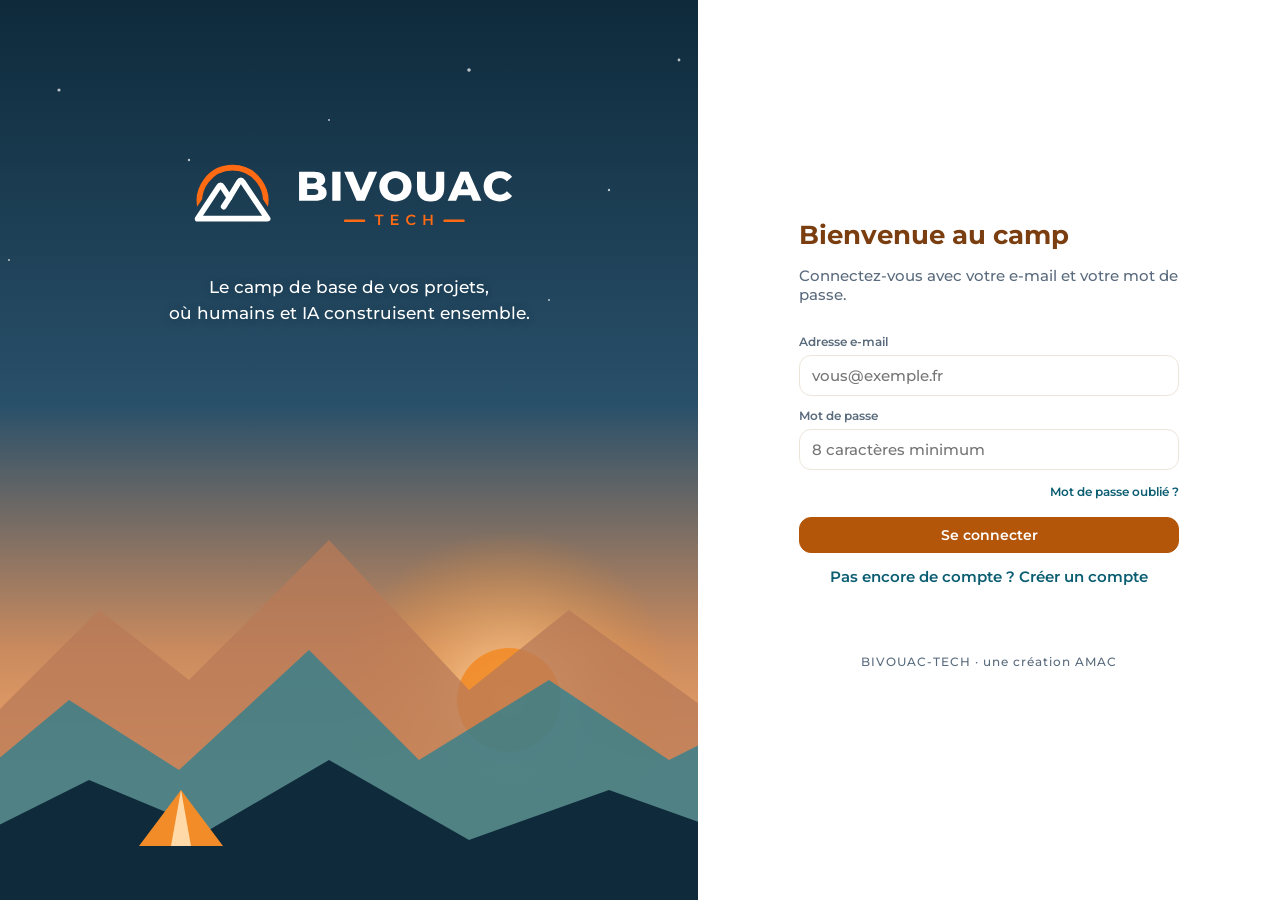
==== app/index.html @ 49c5eaec "Version web 0.8.63 (BIVOUAC-TECH 3acd7cf)" ====
<!doctype html>
<html lang="fr">
<head>
  <meta charset="utf-8" />
  <meta name="viewport" content="width=device-width, initial-scale=1, viewport-fit=cover" />
  <meta name="theme-color" content="#0E2A3B" />
  <meta name="apple-mobile-web-app-capable" content="yes" />
  <meta name="apple-mobile-web-app-status-bar-style" content="black-translucent" />
  <meta name="apple-mobile-web-app-title" content="BIVOUAC" />
  <link rel="manifest" href="manifest.webmanifest" />
  <link rel="icon" href="assets/icon-192.png" />
  <link rel="apple-touch-icon" href="assets/icon-192.png" />
  <meta http-equiv="Content-Security-Policy"
        content="default-src 'self'; script-src 'self'; style-src 'self' 'unsafe-inline'; img-src 'self' data: blob: https://*.supabase.co https://upload.wikimedia.org; font-src 'self'; connect-src https://*.supabase.co wss://*.supabase.co https://api.languagetool.org https://commons.wikimedia.org https://upload.wikimedia.org; worker-src 'self'; manifest-src 'self'" />
  <title>BIVOUAC-TECH</title>
  <link rel="stylesheet" href="styles.css" />
</head>
<body>

  <!-- ===================== CONNEXION ===================== -->
  <section id="login" class="hidden">
    <div class="login-art">
      <img class="login-banner" src="assets/login.svg" alt="" />
      <div class="login-brand">
        <img class="login-logo" src="assets/logo-blanc.svg" alt="BIVOUAC-TECH" width="360" height="127" />
        <p class="tagline">Le camp de base de vos projets,<br />où humains et IA construisent ensemble.</p>
      </div>
    </div>
    <div class="login-panel">
      <div class="login-card">
        <h1>Bienvenue au camp</h1>
        <p class="muted" id="login-sub">Connectez-vous avec votre e-mail et votre mot de passe.</p>
        <p class="login-invite hidden" id="login-invite"></p>

        <form id="email-form">
          <label for="email-input">Adresse e-mail</label>
          <input id="email-input" type="email" required placeholder="vous@exemple.fr" autocomplete="email" />
          <label for="pass-input">Mot de passe</label>
          <input id="pass-input" type="password" required minlength="8" placeholder="8 caractères minimum" autocomplete="current-password" />
          <button type="button" id="forgot" class="btn link small forgot">Mot de passe oublié ?</button>
          <div id="signup-fields" class="hidden">
            <label for="pass2-input">Confirmer le mot de passe</label>
            <input id="pass2-input" type="password" minlength="8" autocomplete="new-password" />
            <label for="su-birth">Date de naissance</label><input id="su-birth" type="date" autocomplete="bday" />
            <div class="form-row">
              <div><label for="su-first">Prénom</label><input id="su-first" maxlength="60" autocomplete="given-name" /></div>
              <div><label for="su-last">Nom</label><input id="su-last" maxlength="60" autocomplete="family-name" /></div>
            </div>
            <label for="su-phone">Téléphone <span class="muted">(facultatif)</span></label>
            <input id="su-phone" type="tel" maxlength="30" autocomplete="tel" />
            <label for="su-address">Adresse <span class="muted">(facultatif)</span></label>
            <input id="su-address" maxlength="300" autocomplete="street-address" />
            <p class="muted small">Ces informations restent privées : vous seul y avez accès. Les autres membres voient seulement votre prénom, votre nom et votre photo.</p>
            <div id="su-consent"></div>
          </div>
          <button type="submit" class="btn primary" id="auth-submit">Se connecter</button>
          <button type="button" id="auth-toggle" class="btn link">Pas encore de compte ? Créer un compte</button>
        </form>

        <p id="login-msg" class="msg"></p>
      </div>
      <p class="credits">BIVOUAC-TECH · une création AMAC</p>
    </div>
  </section>

  <!-- ===================== APPLICATION ===================== -->
  <section id="app" class="hidden">
    <aside id="sidebar">
      <a class="brand" href="#/home" data-tour="brand">
        <img class="brand-logo" src="assets/logo-blanc.svg" alt="BIVOUAC-TECH" width="210" height="74" />
      </a>

      <nav class="nav" data-tour="nav">
        <a href="#/home" data-nav="home"><i data-icon="home"></i>Aujourd'hui</a>
        <a href="#/messages" data-nav="messages"><i data-icon="chat"></i>Messages<span id="dm-badge" class="badge-count hidden"></span></a>
      </nav>

      <div class="nav-section" data-tour="spaces">
        <div class="nav-title"><a href="#/projects" class="nav-title-link" title="Tous les projets">Projets</a></div>
        <div id="space-list"></div>
        <button id="new-space" class="nav-add"><i data-icon="plus"></i>Nouveau projet</button>
        <div class="nav-title online-title"><span class="presence"></span><span class="online-label">En ligne</span><span id="online-scope" class="online-scope" translate="no"></span><span id="online-count" class="online-count"></span></div>
        <div id="online-list"></div>
      </div>

      <div id="voice-bar" class="voice-bar hidden"></div>
      <div class="me-row">
        <div id="me-card" class="me-card"></div>
        <a href="#/settings" id="me-gear" class="me-gear" data-nav="settings" title="Paramètres" aria-label="Paramètres"><i data-icon="settings"></i></a>
      </div>
    </aside>

    <div id="nav-scrim" class="nav-scrim" aria-hidden="true"></div>
    <div id="main">
      <header id="topbar">
        <button id="menu-btn" class="icon-btn menu-btn" type="button" title="Menu" aria-controls="sidebar" aria-expanded="false"><i data-icon="list"></i></button>
        <button id="search-btn" class="icon-btn search-btn" type="button" title="Rechercher" aria-label="Rechercher" aria-expanded="false"><i data-icon="search"></i></button>
        <div class="search" data-tour="search">
          <i data-icon="search"></i>
          <input id="search-input" placeholder="Rechercher…" autocomplete="off" />
          <div id="search-results" class="dropdown hidden"></div>
        </div>
        <div class="top-actions">
          <button id="create-btn" class="btn primary create-btn" type="button" data-tour="quick" title="Créer"><i data-icon="plus"></i><span>Créer</span></button>
          <button id="bell-btn" class="icon-btn bell" type="button" title="Notifications" aria-label="Notifications" aria-haspopup="dialog" aria-expanded="false"><i data-icon="bell"></i><span id="bell-dot" class="dot hidden"></span></button>
          <a href="#/settings" id="top-avatar" class="avatar-link" title="Paramètres"></a>
        </div>
      </header>
      <main id="view"></main>
      <!-- Téléphone seulement (phone.js) : « en vocal » partout, puis la barre du bas.
           Dans l'appli : Aujourd'hui · Projets · Messages · Moi. Dans un projet : ses 5 rubriques. -->
      <div id="voice-pill" class="voice-pill hidden"></div>
      <nav id="bottom-nav" class="bottom-nav" aria-label="Menu principal">
        <a href="#/home" data-bnav="home"><span class="bnav-ico"><i data-icon="home"></i></span><span>Aujourd'hui</span></a>
        <a href="#/projects" data-bnav="projects"><span class="bnav-ico"><i data-icon="folder"></i></span><span>Projets</span></a>
        <a href="#/messages" data-bnav="messages"><span class="bnav-ico"><i data-icon="chat"></i></span><span>Messages</span><span id="bnav-dm" class="badge-count hidden"></span></a>
        <a href="#/settings" data-bnav="settings"><span class="bnav-ico"><span id="bnav-me" class="bnav-me"></span></span><span>Moi</span></a>
      </nav>
      <nav id="project-nav" class="bottom-nav project-nav" aria-label="Rubriques du projet"></nav>
    </div>
  </section>

  <!-- ===================== COUCHES ===================== -->
  <div id="modal-backdrop" class="hidden"><div id="modal" role="dialog"></div></div>
  <div id="toasts"></div>
  <div id="tour" class="hidden"></div>

  <script src="config.js"></script>
  <script src="js/web.js"></script>
  <script src="vendor/supabase.js"></script>
  <script src="js/util.js"></script>
  <script src="js/logos.js"></script>
  <script src="js/i18n.js"></script>
  <script src="js/icons.js"></script>
  <script src="js/core.js"></script>
  <script src="js/ai.js"></script>
  <script src="js/ui.js"></script>
  <script src="js/templates.js"></script>
  <script src="js/media.js"></script>
  <script src="js/chat.js"></script>
  <script src="js/resume.js"></script>
  <script src="js/voice.js"></script>
  <script src="js/sounds.js"></script>
  <script src="js/push.js"></script>
  <script src="js/android.js"></script>
  <script src="js/grammar.js"></script>
  <script src="js/account.js"></script>
  <script src="js/connect.js"></script>
  <script src="js/pages/home.js"></script>
  <script src="js/pages/projects.js"></script>
  <script src="js/pages/project.js"></script>
  <script src="js/pages/hub.js"></script>
  <script src="js/pages/camp.js"></script>
  <script src="js/pages/tasks.js"></script>
  <script src="js/pages/calendar.js"></script>
  <script src="js/mytasks.js"></script>
  <script src="js/steps.js"></script>
  <script src="js/ambiance-scene.js"></script>
  <script src="js/scene-config.js"></script>
  <script src="js/scene-positions.js"></script>
  <script src="js/scene.js"></script>
  <script src="js/ambiance.js"></script>
  <script src="js/phone.js"></script>
  <script src="js/pages/docs.js"></script>
  <script src="js/pages/team.js"></script>
  <script src="js/pages/notifications.js"></script>
  <script src="js/pages/settings.js"></script>
  <script src="js/pages/admin.js"></script>
  <script src="js/messages.js"></script>
  <script src="js/onboarding.js"></script>
  <script src="js/app.js"></script>
  <script src="js/pwa.js"></script>
</body>
</html>
---- app/styles.css ----
/* =====================================================================
   BIVOUAC — feuille de style
   Charte : tous les jetons sont dans :root ci-dessous (voir REFONTE.md)
   Police : Montserrat (embarquée, licence OFL)
   ===================================================================== */

@font-face { font-family: 'Montserrat'; font-weight: 400; src: url(fonts/montserrat-latin-400-normal.woff2) format('woff2'); }
@font-face { font-family: 'Montserrat'; font-weight: 500; src: url(fonts/montserrat-latin-500-normal.woff2) format('woff2'); }
@font-face { font-family: 'Montserrat'; font-weight: 600; src: url(fonts/montserrat-latin-600-normal.woff2) format('woff2'); }
@font-face { font-family: 'Montserrat'; font-weight: 700; src: url(fonts/montserrat-latin-700-normal.woff2) format('woff2'); }
@font-face { font-family: 'Montserrat'; font-weight: 800; src: url(fonts/montserrat-latin-800-normal.woff2) format('woff2'); }

:root {
  /* ===== CHARTE (REFONTE.md, section 1) =====
     Toute couleur, taille de texte, graisse, arrondi et ombre de l'app vient d'ici.
     Ne jamais écrire une valeur en dur plus bas : ajouter ou réutiliser un jeton. */

  /* Marque */
  --navy: #0E2A3B;            /* colonne de gauche */
  --navy-2: #173B52;
  --navy-3: #21495F;
  --teal: #12809A;            /* liens, chemin parcouru (blanc dessus = 4,59) */
  --teal-dark: #0B5E72;       /* pétrole au survol */
  --mint: #5ECDB5;            /* présence en ligne */
  --orange: #F28C28;          /* DESSIN seulement : logo, icônes, traits. Jamais de texte ni de bouton. */
  --sand: #F7E1C0;
  --action: #B4560A;          /* boutons principaux et compteurs (blanc dessus = 4,91) */
  --action-hover: #9A4808;

  /* Règle C : la couleur d'un titre dit son rôle */
  --title-page: #7A3E10;      /* titre de page */
  --title-mine: #0B5E72;      /* ce que vous faites */
  --title-decide: #8A4A12;    /* ce qu'on décide ; texte sur fond orangé */
  --title-info: #33536A;      /* information */

  /* Texte et surfaces */
  --text: #12283A;
  --muted: #5A6B7D;           /* 4,66 au minimum sur --column */
  --bg: #FAF7F2;
  --card: #FFFFFF;
  --column: #F2ECE2;          /* colonnes de tâches, fonds neutres */
  --line: #ECE5DA;
  --line-strong: #D5CABB;     /* pointillés, contours de choix */
  --tint: #FFF8F0;            /* voile orangé très léger (messages d'IA, aujourd'hui, survols) */
  --wait-bg: #FFF1DC;         /* la seule carte teintée : ce qui vous attend */
  --wait-line: #F5D3A4;
  --teal-soft: #E3F3F6;
  --mint-soft: #E4F7F2;
  --orange-soft: #FDEBD8;
  --idea-soft: #FFF4CC;

  /* États */
  --done: #2E9C82;            /* terminé (coche) */
  --done-text: #1F7862;
  --late-bg: #FFE6B8;         /* « prévu hier » : jamais de rouge pour un retard */
  --late-text: #7A4E00;
  --danger: #B9403C;          /* supprimer, erreur (blanc dessus = 5,6) */
  --danger-hover: #A33733;
  --danger-soft: #FCE8E7;
  --danger-line: #F2C9C7;
  --check: #748393;           /* contour des ronds à cocher */
  --link: #0B5E72;            /* liens en texte (7,3 sur blanc) */
  --focus: var(--teal);       /* anneau de focus */

  /* Étiquettes */
  --tag-wait: #9A520C;
  --tag-mine: #0B5E72;
  --tag-done: #1F7862;
  --tag-idea: #8A6A00;
  --tag-neutral: #4A5868;

  /* Tâches dans le calendrier (violet) */
  --task: #7C6FE0;
  --task-text: #4B3FB0;
  --task-soft: #EEECFC;

  /* Sur fond nuit */
  --on-navy: #C9D6E0;
  --on-navy-muted: #8FA5B6;
  --on-navy-danger: #FF8F8A;
  --black: #000000;           /* fond d'un écran partagé */

  /* Correcteur (soulignés façon Word) */
  --gram-spell: #D93A35;
  --gram-grammar: #2F6FDB;
  --gram-style: #8B97A3;

  /* Voiles, halos, ombres */
  --overlay: rgba(14, 42, 59, .45);
  --overlay-strong: rgba(14, 42, 59, .6);
  --veil: rgba(255, 255, 255, .7);
  --teal-veil: rgba(18, 128, 154, .08);
  --teal-ring: rgba(18, 128, 154, .25);
  --mint-ring: rgba(94, 205, 181, .35);
  --orange-ring: rgba(242, 140, 40, .25);
  --orange-ring-0: rgba(242, 140, 40, 0);
  --shadow: 0 1px 2px rgba(14, 42, 59, .05), 0 6px 18px rgba(14, 42, 59, .06);  /* la seule ombre des cartes */
  --shadow-pop: 0 12px 32px rgba(14, 42, 59, .2);                                 /* ce qui flotte : menus, fenêtres */

  /* Texte : Montserrat seule */
  --fs-label: 12px;           /* étiquette, minimum absolu */
  --fs-small: 13.5px;         /* secondaire */
  --fs-text: 15px;            /* courant */
  --fs-strong: 17px;          /* contenu fort */
  --fs-title-sm: 22px;        /* titre de page, téléphone */
  --fs-title: 26px;           /* titre de page, ordinateur */
  --fs-touch: 16px;           /* champs sur téléphone (en dessous, l'iPhone zoome) */
  --fs-logo: 23px;
  --fs-logo-md: 34px;
  --fs-logo-xl: 60px;
  --fs-emoji-xl: 44px;
  --font: 'Montserrat', 'Segoe UI', system-ui, sans-serif;
  --font-code: Consolas, monospace;   /* seulement pour ce qu'on recopie : code d'invitation, adresse, code */
  --fw-text: 500;
  --fw-strong: 600;
  --fw-title: 700;
  --fw-label: 800;            /* étiquettes en MAJUSCULES et logo */
  --ls-label: .09em;

  /* Arrondis */
  --r-sm: 8px;
  --r-md: 12px;               /* boutons, champs, tâches */
  --r-lg: 16px;               /* cartes */
  --r-round: 999px;
  --r-ai: 30%;                /* pastille d'une IA */

  /* Espacements (pour toute nouvelle règle) */
  --s-1: 4px; --s-2: 8px; --s-3: 12px; --s-4: 16px; --s-5: 24px; --s-6: 32px;
  --touch: 44px;              /* zone à toucher minimale sur téléphone */

  /* Paysage du Camp de base (dessin seulement : jamais de texte dans ces couleurs, sauf --land-ink) */
  --land-sky-1: #F8D8B4;      /* ciel à l'aube, du haut vers l'horizon */
  --land-sky-2: #FDEBD3;
  --land-sky-3: #FFF6EA;
  --land-sun: #FFC46B;
  --land-far: #EAC9A9;        /* montagnes du fond */
  --land-mid: #AFC8BF;        /* collines vertes */
  --land-peak: #2D5D72;       /* haut du sommet (le bas est --navy) */
  --land-snow: #FBF3E8;
  --land-hill-1: #F7E3C4;     /* colline du chemin */
  --land-hill-2: #ECC892;
  --land-tree: #3E7A72;
  --land-tent-door: #0A4E5F;
  --land-ground: #B98A4E;
  --land-ink: #5A4A33;        /* noms des étapes posés sur la colline (5,3 sur --land-hill-2) */
  --land-halo: #F4D9B2;       /* liseré clair autour de ces noms */
  --land-far-shade: #D9AE8C;  /* faces à l'ombre des montagnes du fond */
  --land-mid-shade: #93B3A8;
  --land-peak-shade: #173F53; /* face à l'ombre du sommet */
  --land-snow-shade: #D7E2EA;
  --land-hill-light: #FFF1DC;
  --land-mist: #FFF4E6;
  --land-cloud: #FFFFFF;
  --land-pine: #2F6656; --land-pine-light: #4C8B6E; --land-trunk: #6E4A32;
  --land-grass: #8FB06A; --land-flower: #F2A35E;
  /* Ambiance d'Aujourd'hui et paysage du chemin : quelques couleurs encore utilisées (pastilles, étoiles, oiseaux) */
  --amb-d-snow: #FBFDFF; --amb-n-snow: #C9D8EE;  /* neige */
  --amb-d-pine: #2E6150; --amb-n-pine: #0F2A28;  /* sapins */
  --amb-d-trunk: #7A4B32; --amb-n-trunk: #3A2A26;  /* troncs */
  --amb-d-fore: #3E5A36; --amb-n-fore: #0E1714;  /* premier plan */
  --amb-d-bush: #3F7351; --amb-n-bush: #13281F;  /* buisson */
  --amb-d-rock: #A39C92; --amb-n-rock: #3E3D45;  /* rochers */
  --amb-d-stone: #8F8A84; --amb-n-stone: #57504C;  /* pierres du foyer */
  --amb-d-tent: #D8BD8E; --amb-n-tent: #6B5843;  /* tente */
  --amb-d-fur: #8C5A33; --amb-n-fur: #7A4F31;  /* ours */
  --amb-d-ink: #24170F;  /* yeux, nez */
  --amb-d-marmot: #9A6C44; --amb-n-marmot: #86603E;  /* marmotte */
  --amb-d-chamois: #9B7250; --amb-n-chamois: #5E4836;  /* chamois */
  --amb-d-fox: #D9772E; --amb-n-fox: #9A5428;  /* renard */
  --amb-d-owl: #8C7660; --amb-n-owl: #4E4438;  /* hibou */
  --amb-d-log: #7A5233; --amb-n-log: #5A3C28;  /* rondins */
  --amb-d-shadow: #2A1E14;  /* ombres portées */
  --amb-star: #FFFDF5;
  --scene-glow: #FF8A2A;      /* lueur du feu sur la scène peinte (nuit, mode écran) */
  --scene-spark: #FFB347;     /* étincelles quand il n'y a pas d'image d'étincelle */
  --scene-debug: #00E5FF;     /* page de test : cadres des calques et pivots */
  --amb-chip: rgba(255, 253, 248, .88);  /* pastille claire sous un titre posé sur le décor */
  --amb-chip-line: rgba(14, 42, 59, .12);
}

* { box-sizing: border-box; }
html, body { margin: 0; height: 100%; }
body {
  font-family: var(--font);
  font-weight: var(--fw-text);
  font-size: var(--fs-text);
  color: var(--text);
  background: var(--bg);
  -webkit-font-smoothing: antialiased;
}
.hidden { display: none !important; }
.muted { color: var(--muted); }
.small { font-size: var(--fs-label); }
.spacer { flex: 1; }
a { color: var(--link); text-decoration: none; }
h1, h2, h3, h4 { margin: 0; color: var(--title-info); }
h1 { font-size: var(--fs-title); font-weight: var(--fw-title); color: var(--title-page); }
h2 { font-size: var(--fs-strong); font-weight: var(--fw-title); }
h3 { font-size: var(--fs-text); font-weight: var(--fw-title); }
code { font-family: var(--font-code); font-size: var(--fs-label); background: var(--column); padding: 1px 6px; border-radius: var(--r-sm); }
.ico { flex: none; vertical-align: middle; }
hr { border: 0; border-top: 1px solid var(--line); margin: 18px 0; }

/* ---------- Formulaires & boutons ---------- */
label { display: block; font-size: var(--fs-label); font-weight: var(--fw-strong); color: var(--muted); margin: 12px 0 6px; }
input, textarea, select {
  font: inherit; color: var(--text);
  width: 100%;
  background: var(--card); border: 1px solid var(--line); border-radius: var(--r-md);
  padding: 10px 12px;
}
input:focus, textarea:focus, select:focus { border-color: var(--teal); }
input[type=checkbox], input[type=radio] { width: auto; }
input[type=color] { padding: 2px; height: 40px; width: 70px; }
textarea { resize: vertical; }

.btn {
  font: inherit; font-weight: var(--fw-strong); font-size: var(--fs-small);
  display: inline-flex; align-items: center; gap: 6px; justify-content: center;
  border: 1px solid var(--line); background: var(--card); color: var(--navy);
  border-radius: var(--r-md); padding: 9px 16px; cursor: pointer; white-space: nowrap;
}
.btn:hover { background: var(--bg); }
.btn:disabled { opacity: .55; cursor: wait; }
.btn.primary { background: var(--action); border-color: var(--action); color: var(--card); }
.btn.primary:hover { background: var(--action-hover); }
.btn.navy { background: var(--navy); border-color: var(--navy); color: var(--card); }
.btn.danger { background: var(--danger); border-color: var(--danger); color: var(--card); }
.btn.danger-ghost { color: var(--danger); border-color: var(--danger-line); }
.btn.small { padding: 6px 12px; font-size: var(--fs-label); }
.btn.tiny { padding: 2px 8px; font-size: var(--fs-label); border-radius: var(--r-sm); }
.btn.link, .link { background: none; border: 0; color: var(--link); padding: 0; font: inherit; font-weight: var(--fw-strong); cursor: pointer; display: inline-flex; align-items: center; gap: 4px; }
.icon-btn { background: none; border: 0; color: var(--muted); padding: 6px; border-radius: var(--r-sm); cursor: pointer; display: inline-flex; align-items: center; }
.icon-btn:hover { background: var(--column); color: var(--navy); }
.row { display: flex; gap: 8px; align-items: center; }
.row input { flex: 1; }
.form-row { display: grid; grid-template-columns: repeat(auto-fit, minmax(160px, 1fr)); gap: 12px; }
.actions { display: flex; flex-wrap: wrap; align-items: center; gap: 8px; margin-top: 18px; }
.msg { min-height: 1em; font-size: var(--fs-label); color: var(--muted); margin: 8px 0 0; }
.msg.error { color: var(--danger); }
.info { background: var(--teal-soft); color: var(--navy); border-radius: var(--r-md); padding: 10px 12px; font-size: var(--fs-small); }

/* ---------- Avatars & étiquettes ---------- */
.avatar {
  flex: none; display: inline-grid; place-items: center;
  border-radius: var(--r-round); color: var(--card); font-weight: var(--fw-title); vertical-align: middle;
  box-shadow: 0 0 0 2px var(--card);
}
.avatar.ai { border-radius: var(--r-ai); color: var(--card); display: inline-grid; place-items: center; }
.avatar.ai .ai-logo { display: block; }
/* IA + propriétaire : la pastille de la marque, la photo du propriétaire en petit en bas à droite */
.ai-duo { position: relative; display: inline-block; flex: none; }
.ai-duo > .avatar.ai { width: 100% !important; height: 100% !important; }
.ai-duo .ai-owner { position: absolute; right: -5px; bottom: -5px; display: flex; border-radius: var(--r-round); box-shadow: 0 0 0 2px var(--card); }
.ai-duo .ai-owner .avatar { box-shadow: none; }
.ai-status-info { display: flex; flex-direction: column; gap: 2px; flex: 1; min-width: 0; }
.ai-nick { display: flex; align-items: center; margin-top: 2px; }
.con-refresh { display: flex; align-items: center; gap: 4px; flex-wrap: wrap; margin-top: 2px; font-size: var(--fs-small); }
.con-refresh.stale { color: var(--action); font-weight: var(--fw-strong); }
.con-refresh .link svg { vertical-align: -2px; }
.cr-steps { margin: 10px 0 4px; padding-left: 22px; display: grid; gap: 8px; line-height: 1.45; }
.ai-nick [data-nick-edit] { display: inline-flex; align-items: center; gap: 4px; padding: 0; font-size: var(--fs-label); }
.ai-nick [data-nick-edit][hidden] { display: none; }
.ai-nick-form { display: flex; align-items: center; gap: 6px; flex-wrap: wrap; }
.ai-nick-form[hidden] { display: none; }
.ai-nick-form input { width: 160px; padding: 5px 8px; font-size: var(--fs-small); }
.tag { font-size: var(--fs-label); font-weight: var(--fw-title); padding: 2px 9px; border-radius: var(--r-sm); }
.tag.human { background: var(--teal-soft); color: var(--link); }
.tag.ai { background: var(--orange-soft); color: var(--tag-wait); }

/* =====================================================================
   CONNEXION
   ===================================================================== */
#login { display: grid; grid-template-columns: 1.2fr 1fr; height: 100%; }
.login-art { position: relative; overflow: hidden; background: var(--navy); }
.login-banner { position: absolute; inset: 0; width: 100%; height: 100%; object-fit: cover; }
.login-brand { position: relative; height: 100%; display: flex; flex-direction: column; align-items: center; justify-content: flex-start; text-align: center; padding: 14vh 40px 40px; }
.login-brand .wordmark { font-size: var(--fs-logo-xl); color: var(--card); }
.tagline { font-size: var(--fs-strong); color: var(--card); font-weight: var(--fw-text); margin-top: 22px; line-height: 1.5; text-shadow: 0 1px 8px var(--overlay); }
.wordmark { font-weight: var(--fw-label); letter-spacing: 1px; color: var(--navy); line-height: 1; display: inline-flex; flex-direction: column; align-items: center; }
/* « — tech — » sous BIVOUAC, comme sur les planches */
.wordmark .tech { font-size: .42em; font-weight: var(--fw-strong); letter-spacing: .32em; color: var(--orange); margin-top: .18em; display: flex; align-items: center; gap: .45em; padding-left: .32em; }
.wordmark .tech::before, .wordmark .tech::after { content: ''; width: 1.1em; height: 2px; background: var(--orange); border-radius: var(--r-sm); }
.login-panel { display: flex; flex-direction: column; align-items: center; justify-content: center; padding: 40px; background: var(--card); }
.login-card { width: 100%; max-width: 380px; }
.login-card h1 { margin-bottom: 6px; }
.login-card form { display: flex; flex-direction: column; margin-top: 18px; }
.login-card form .btn { margin-top: 14px; }
.credits { margin-top: 40px; color: var(--muted); font-size: var(--fs-label); letter-spacing: 1px; }

/* =====================================================================
   STRUCTURE : barre latérale + contenu
   ===================================================================== */
#app { display: grid; grid-template-columns: 250px 1fr; height: 100%; }

#sidebar { background: var(--navy); color: var(--on-navy); display: flex; flex-direction: column; padding: 18px 14px; min-height: 0; }
#sidebar .brand { display: flex; align-items: center; gap: 10px; padding: 4px 8px 22px; }
#sidebar .brand .wordmark { color: var(--card); font-size: var(--fs-logo); }
#sidebar .brand .brand-logo { display: block; width: 210px; height: auto; margin-left: -6px; } /* logo officiel (22/11), agrandi le 23/11 (Apo) */
.login-logo { display: block; width: min(360px, 80%); height: auto; }
.nav a, .space, .nav-add {
  display: flex; align-items: center; gap: 12px;
  padding: 10px 12px; border-radius: var(--r-md); color: var(--on-navy); font-weight: var(--fw-text); font-size: var(--fs-text);
}
.nav a:hover, .space:hover, .nav-add:hover { background: var(--navy-2); color: var(--card); }
.nav a.active { background: var(--action); color: var(--card); }
.nav a.active .ico { color: var(--card); }
.badge-count { margin-left: auto; background: var(--action); color: var(--card); font-size: var(--fs-label); font-weight: var(--fw-title); border-radius: var(--r-md); padding: 1px 7px; }
.nav a.active .badge-count { background: var(--card); color: var(--action); }
.nav-section { margin-top: 18px; padding-top: 16px; border-top: 1px solid var(--navy-3); flex: 1; overflow-y: auto; min-height: 0; }
.nav-title { font-size: var(--fs-label); font-weight: var(--fw-strong); color: var(--on-navy-muted); padding: 0 12px 8px; }
.space { padding: 8px 12px; font-size: var(--fs-small); }
.space.active { background: var(--navy-3); color: var(--card); }
.space-ico { width: 22px; height: 22px; border-radius: var(--r-sm); flex: none; display: grid; place-items: center; color: var(--card); }
.nav-add { background: none; border: 0; width: 100%; font: inherit; cursor: pointer; font-size: var(--fs-small); }
.nav-empty { font-size: var(--fs-label); color: var(--on-navy-muted); padding: 0 12px; }
/* Encart « En ligne » (colonne de gauche) : coéquipiers connectés, clic = message privé */
.online-title { display: flex; align-items: center; gap: 6px; margin-top: 18px; }
.online-title .presence { width: 7px; height: 7px; }
.online-label { flex: none; white-space: nowrap; }
.online-title { gap: 4px; }
.online-scope { min-width: 0; overflow: hidden; text-overflow: ellipsis; white-space: nowrap; }
.online-count { margin-left: auto; color: var(--on-navy); flex: none; }
.online-person { display: flex; align-items: center; gap: 10px; padding: 6px 12px; border-radius: var(--r-md); color: var(--on-navy);
  font-size: var(--fs-small); text-decoration: none; min-width: 0; }
.online-person:hover { background: var(--navy-2); color: var(--card); }
.online-av { position: relative; display: inline-flex; flex: none; }
.online-voice { display: inline-flex; color: var(--mint); flex: none; }
.online-dm { display: inline-flex; flex: none; margin-left: auto; color: var(--on-navy-muted); }
.online-person:hover .online-dm, .online-person:focus-visible .online-dm { color: var(--card); }
.online-voice + .online-dm { margin-left: 0; }
.team-extra .dm-btn { color: var(--link); }
/* Qui est en vocal, sous chaque salon de la Discussion (façon Discord) */
.ch-voice { display: flex; flex-direction: column; gap: 2px; margin: 0 0 4px 26px; }
.ch-voice.hidden { display: none; }
.ch-voice-person { display: flex; align-items: center; gap: 7px; padding: 3px 8px; border-radius: var(--r-sm); font-size: var(--fs-label);
  color: var(--text); text-decoration: none; min-width: 0; }
.ch-voice-person:hover { background: var(--bg); }
.ch-voice-person .voice-ring { flex: none; }
.ch-voice-name { min-width: 0; overflow: hidden; text-overflow: ellipsis; white-space: nowrap; }
.ch-voice-state { display: inline-flex; color: var(--muted); flex: none; }
.online-av .presence { position: absolute; right: -1px; bottom: -1px; width: 9px; height: 9px; border: 2px solid var(--navy); }

.me-card { display: flex; align-items: center; gap: 10px; padding: 12px 8px 0; border-top: 1px solid var(--navy-3); margin-top: 10px; }
.me-card { cursor: pointer; }
.me-card:hover strong { text-decoration: underline; }
.me-card > div { min-width: 0; }
.me-card > div span { display: block; overflow: hidden; text-overflow: ellipsis; white-space: nowrap; }
.me-card .online-av .presence { position: absolute; right: -1px; bottom: -1px; width: 11px; height: 11px; border: 2px solid var(--navy); }
.online-who { display: flex; flex-direction: column; min-width: 0; }
.online-status { font-size: var(--fs-label); color: var(--on-navy-muted); overflow: hidden; text-overflow: ellipsis; white-space: nowrap; }
.pop-item .presence { flex: none; }
.pop-hint { margin-left: auto; color: var(--muted); font-size: var(--fs-label); padding-left: 10px; }
.pop-status-text { display: flex; gap: 6px; padding: 0 10px 8px; }
.pop-status-text input { flex: 1; min-width: 0; }
.me-card .avatar { box-shadow: none; }
.me-card strong { display: block; color: var(--card); font-size: var(--fs-small); }
.me-card span { font-size: var(--fs-label); color: var(--on-navy-muted); }

#main { display: flex; flex-direction: column; min-width: 0; min-height: 0; }
#topbar { display: flex; align-items: center; gap: 16px; padding: 12px 28px; background: var(--navy); }
.search { position: relative; flex: 0 1 420px; margin-left: auto; display: flex; align-items: center; gap: 8px; background: var(--navy-2); border-radius: var(--r-md); padding: 0 12px; color: var(--on-navy-muted); }
.search input { background: none; border: 0; color: var(--card); padding: 9px 0; box-shadow: none; }
.search input::placeholder { color: var(--on-navy-muted); }
.top-actions { display: flex; align-items: center; gap: 14px; }
.top-actions .bell { color: var(--on-navy); position: relative; }
.top-actions .bell:hover { background: var(--navy-2); color: var(--card); }
.dot { position: absolute; top: 5px; right: 6px; width: 8px; height: 8px; border-radius: var(--r-round); background: var(--orange); }
.avatar-link .avatar { box-shadow: 0 0 0 2px var(--navy-3); }
#view { flex: 1; overflow-y: auto; min-height: 0; }

.dropdown { position: absolute; z-index: 30; background: var(--card); border-radius: var(--r-md); box-shadow: var(--shadow-pop); padding: 6px; }
#search-results { top: 44px; left: 0; right: 0; }
.result { display: flex; align-items: center; gap: 10px; padding: 9px 10px; border-radius: var(--r-sm); color: var(--text); }
.result span { flex: 1; overflow: hidden; text-overflow: ellipsis; white-space: nowrap; }
.result small { color: var(--muted); }
.result:hover { background: var(--bg); }
.result.empty { color: var(--muted); }

/* ---------- Pages ---------- */
.page { padding: 28px 32px 40px; max-width: 1240px; margin: 0 auto; }
.page.narrow { max-width: 860px; }
.page-head { display: flex; align-items: flex-end; justify-content: space-between; gap: 16px; margin-bottom: 20px; }
.card { background: var(--card); border-radius: var(--r-lg); box-shadow: var(--shadow); padding: 20px 22px; margin-bottom: 18px; }
.card-head { display: flex; align-items: center; justify-content: space-between; gap: 12px; margin-bottom: 12px; }
.card-head h2 { display: flex; align-items: center; gap: 10px; }
.empty { text-align: center; color: var(--muted); padding: 30px 10px; display: flex; flex-direction: column; align-items: center; gap: 10px; }
.empty p { margin: 0; line-height: 1.5; }
.loading { color: var(--muted); padding: 20px; text-align: center; }
.bar { display: block; height: 7px; background: var(--column); border-radius: var(--r-sm); overflow: hidden; }
.bar > span { display: block; height: 100%; border-radius: var(--r-sm); }

/* ---------- Accueil ---------- */
/* Fenêtre moyenne (ex. web app installée, fenêtre réduite) : une seule colonne, sinon les cartes s'écrasent */
.activity .act { display: grid; grid-template-columns: 30px 1fr auto; gap: 12px; align-items: center; padding: 9px 4px; color: var(--text); border-radius: var(--r-sm); }
.activity .act:hover { background: var(--bg); }
.act-ico { width: 30px; height: 30px; border-radius: var(--r-round); display: grid; place-items: center; background: var(--teal-soft); color: var(--link); }
.act-ico.ai { background: var(--orange-soft); color: var(--action); }
.act-ico.done { background: var(--mint-soft); color: var(--done); }
.act-ico.idea { background: var(--idea-soft); color: var(--tag-idea); }
.act-text { font-size: var(--fs-small); line-height: 1.35; }
.act-text small { display: block; color: var(--muted); font-size: var(--fs-label); }
.act-time { font-size: var(--fs-label); color: var(--muted); white-space: nowrap; }

/* ---------- Mes projets ---------- */
.proj-grid { display: grid; grid-template-columns: repeat(auto-fill, minmax(280px, 1fr)); gap: 18px; }
.proj-card { background: var(--card); border-radius: var(--r-lg); box-shadow: var(--shadow); padding: 20px; color: var(--text); display: flex; flex-direction: column; gap: 10px; border-top: 4px solid var(--c); }
.proj-card:hover { transform: translateY(-2px); transition: transform .12s; }
.proj-card-top { display: flex; align-items: center; gap: 10px; }
.proj-sq { width: 32px; height: 32px; border-radius: var(--r-md); flex: none; display: grid; place-items: center; color: var(--card); }
.proj-card p { margin: 0; color: var(--muted); font-size: var(--fs-small); min-height: 36px; }
.proj-meta { display: flex; gap: 16px; font-size: var(--fs-label); color: var(--muted); }
.proj-meta span { display: flex; align-items: center; gap: 5px; }
.proj-card.add { border: 2px dashed var(--line); box-shadow: none; background: none; align-items: center; justify-content: center; font: inherit; font-weight: var(--fw-strong); color: var(--muted); cursor: pointer; min-height: 180px; }

/* ---------- Projet ---------- */
.project { display: flex; flex-direction: column; height: 100%; }
.project-head { display: flex; align-items: center; gap: 14px; padding: 18px 28px 10px; background: var(--card); }
.proj-icon { width: 42px; height: 42px; border-radius: var(--r-md); display: grid; place-items: center; color: var(--card); }

/* Réglages du projet : icône (à gauche) et couleur ; grille des icônes = PROJECT_ICONS (icons.js) */
.pj-look { display: flex; gap: 20px; align-items: flex-end; }
.pj-icon-btn { width: 56px; height: 44px; border: 1px solid var(--line); border-radius: var(--r-md); display: grid; place-items: center; color: var(--card); cursor: pointer; padding: 0; }
.pj-icon-btn[aria-expanded="true"] { outline: 2px solid var(--link); outline-offset: 2px; }
.pj-look input[type=color] { height: 44px; }
.pj-icons { display: grid; grid-template-columns: repeat(8, 44px); gap: 8px; margin-top: 12px; padding: 12px; border: 1px solid var(--line); border-radius: var(--r-md); background: var(--bg); width: max-content; max-width: 100%; }
.pj-icon-opt { width: 44px; height: 44px; border: 1px solid var(--line); border-radius: var(--r-md); background: var(--card); color: var(--navy); display: grid; place-items: center; cursor: pointer; padding: 0; }
.pj-icon-opt:hover { border-color: var(--link); }
.pj-icon-opt[aria-checked="true"] { background: var(--c); border-color: var(--c); color: var(--card); }
@media (max-width: 760px) { .pj-icons { grid-template-columns: repeat(4, 44px); gap: 12px; } }
.project-title { flex: 1; }
.project-title h1 { font-size: var(--fs-title-sm); }
.project-title p { margin: 2px 0 0; color: var(--muted); font-size: var(--fs-label); }
.tabs { display: flex; gap: 4px; padding: 0 22px; background: var(--card); border-bottom: 1px solid var(--line); overflow-x: auto; scrollbar-width: thin; }
.tabs a { display: flex; align-items: center; gap: 7px; padding: 12px 14px; white-space: nowrap; flex: none; color: var(--muted); font-weight: var(--fw-strong); font-size: var(--fs-small); border-bottom: 3px solid transparent; }
.tabs a:hover { color: var(--navy); }
.tabs a.on { color: var(--navy); border-bottom-color: var(--orange); }
.tab { flex: 1; min-height: 0; overflow-y: auto; }
.tab-discussion, .tab-atelier { overflow: hidden; }
.tab-projet, .tab-taches, .tab-tout, .tab-documents, .tab-equipe { padding: 22px 28px 40px; }

.guide { display: flex; align-items: center; gap: 14px; margin: 14px 28px 0; padding: 12px 16px; border-radius: var(--r-md); background: linear-gradient(90deg, var(--wait-bg), var(--card)); border: 1px solid var(--wait-line); }
.guide-ico { width: 36px; height: 36px; border-radius: var(--r-round); background: var(--action); color: var(--card); display: grid; place-items: center; flex: none; }
.guide div { flex: 1; }
.guide strong { color: var(--navy); font-size: var(--fs-small); }
.guide p { margin: 2px 0 0; font-size: var(--fs-small); color: var(--muted); }

/* Discussion d'équipe */
.discussion { display: grid; grid-template-columns: 230px 1fr; height: 100%; }
.channels { background: var(--navy); padding: 16px 10px; display: flex; flex-direction: column; gap: 2px; overflow-y: auto; }
.channels-title { color: var(--on-navy-muted); font-size: var(--fs-label); font-weight: var(--fw-strong); padding: 0 10px 8px; }
.channels a, .add-channel { display: flex; align-items: center; gap: 8px; padding: 9px 10px; border-radius: var(--r-sm); color: var(--on-navy); font-weight: var(--fw-text); font-size: var(--fs-small); }
.channels a:hover, .add-channel:hover { background: var(--navy-2); color: var(--card); }
.channels a.on { background: var(--navy-3); color: var(--card); }
.add-channel { background: none; border: 0; font: inherit; cursor: pointer; margin-top: 6px; }
.channels-note { margin-top: auto; font-size: var(--fs-label); color: var(--on-navy-muted); padding: 10px; line-height: 1.4; display: flex; gap: 6px; }
.channel-main { display: flex; flex-direction: column; min-height: 0; background: var(--card); }
.channel-head { padding: 14px 22px; border-bottom: 1px solid var(--line); position: relative; }
.channel-tools { position: absolute; top: 10px; right: 14px; display: flex; gap: 2px; }
.channel-head p { margin: 2px 0 0; color: var(--muted); font-size: var(--fs-label); }
.chat-slot { flex: 1; min-height: 0; display: flex; flex-direction: column; }

/* Atelier IA */
.our-ico { width: 28px; height: 28px; border-radius: var(--r-sm); display: inline-grid; place-items: center; flex: none; }
.our-ico.yellow { background: var(--idea-soft); color: var(--tag-idea); }
.our-ico.red { background: var(--danger-soft); color: var(--danger); }
.our-ico.teal { background: var(--teal-soft); color: var(--link); }
.our-ico.violet { background: var(--task-soft); color: var(--task); }
.our-ico.green { background: var(--mint-soft); color: var(--done); }
.our-ico.orange { background: var(--orange-soft); color: var(--action); }
.my-ai { display: flex; align-items: center; gap: 8px; padding: 4px 0; font-size: var(--fs-small); }

/* ---------- Fil de discussion ---------- */
.chat { display: flex; flex-direction: column; flex: 1; min-height: 0; position: relative; }
.chat-filters { display: flex; gap: 8px; padding: 14px 22px 0; }
/* « Préparer pour mon IA » (connect.js) : texte tout prêt à coller dans un projet de son IA */
.brief-ais { display: flex; flex-wrap: wrap; gap: var(--s-2) var(--s-4); margin: var(--s-2) 0; }
.brief-ai { display: inline-flex; align-items: center; gap: var(--s-2); }
.brief-text { width: 100%; font-size: var(--fs-small); line-height: 1.45; resize: vertical; }
.brief-steps { margin: var(--s-2) 0; padding-left: 1.3em; display: grid; gap: var(--s-1); }
.pill { font: inherit; font-weight: var(--fw-strong); font-size: var(--fs-label); border: 0; background: var(--column); color: var(--navy); padding: 7px 18px; border-radius: var(--r-lg); cursor: pointer; }
.pill.on { background: var(--task-soft); color: var(--task-text); }
.pending-requests { padding: 0 22px; }
.pending { display: flex; gap: 8px; align-items: center; margin-top: 10px; padding: 8px 12px; border-radius: var(--r-md); background: var(--orange-soft); color: var(--title-decide); font-size: var(--fs-label); }
.messages { flex: 1; overflow-y: auto; padding: 16px 22px; min-height: 0; }
.msg { position: relative; display: flex; gap: 12px; padding: 10px 10px; border-radius: var(--r-md); }
.msg:hover { background: var(--bg); }
.msg.ai { background: linear-gradient(90deg, var(--tint), transparent); box-shadow: inset 3px 0 0 var(--owner, transparent); }
.msg-body { flex: 1; min-width: 0; }
.msg-head { display: flex; align-items: baseline; gap: 8px; flex-wrap: wrap; }
.msg-head .name { font-weight: var(--fw-title); color: var(--navy); }
.msg-head .owner { font-weight: var(--fw-text); color: var(--muted); }
.msg-head .time { font-size: var(--fs-label); color: var(--muted); }
/* Longs messages : le début exact, puis « Afficher le message complet » / « Réduire » (jamais de résumé) */
.msg-text.folded { max-height: 15em; overflow: hidden; -webkit-mask-image: linear-gradient(to bottom, black 70%, transparent); mask-image: linear-gradient(to bottom, black 70%, transparent); }
.msg-more { display: inline-flex; align-items: center; gap: 4px; min-height: var(--touch); margin-top: var(--s-1); padding: 0; border: 0; background: none;
  font: inherit; font-size: var(--fs-small); font-weight: var(--fw-strong); color: var(--link); cursor: pointer; }
/* Nom du projet sous le titre d'une conversation (plein écran sur téléphone seulement) */
.conv-name { display: inline-flex; flex-direction: column; min-width: 0; }
.conv-sub { display: none; font-size: var(--fs-label); font-weight: var(--fw-text); color: var(--muted); }
.msg-head .edited { font-size: var(--fs-label); color: var(--muted); font-style: italic; cursor: default; }
.msg-edit { margin-top: 4px; }
.msg-edit textarea { width: 100%; box-sizing: border-box; font: inherit; line-height: 1.55; resize: none; padding: 8px 10px; border: 1px solid var(--teal); border-radius: var(--r-md); background: var(--card); color: var(--text); }
.msg-edit-actions { display: flex; align-items: center; justify-content: flex-end; gap: 8px; margin-top: 6px; }
.msg-edit-actions small { margin-right: auto; font-size: var(--fs-label); }
.msg-text { margin-top: 3px; line-height: 1.55; white-space: pre-wrap; word-wrap: break-word; }
.msg-text pre { background: var(--navy); color: var(--on-navy); padding: 12px; border-radius: var(--r-md); overflow-x: auto; white-space: pre; }
.msg-text pre code { background: none; color: inherit; padding: 0; }
.msg-text .md-li { display: block; padding-left: 14px; position: relative; }
.msg-text .md-li::before { content: '•'; position: absolute; left: 2px; color: var(--orange); }
.msg-text .md-li.num { padding-left: 20px; }
.msg-text .md-li.num::before { content: attr(data-n) '.'; font-weight: var(--fw-title); }
.msg-text .md-h { display: block; margin-top: 4px; }
.mention { background: var(--teal-soft); color: var(--link); font-weight: var(--fw-strong); padding: 0 4px; border-radius: var(--r-sm); }
.msg-files { display: flex; flex-wrap: wrap; gap: 8px; margin-top: 8px; }
.file-card { font: inherit; display: flex; align-items: center; gap: 10px; padding: 9px 14px; border: 1px solid var(--line); border-radius: var(--r-md); background: var(--card); cursor: pointer; text-align: left; color: var(--text); }
.file-card:hover { border-color: var(--teal); }
.file-card strong { display: block; font-size: var(--fs-small); }
.file-card small { color: var(--muted); font-size: var(--fs-label); }
.file-ico { color: var(--link); }
.reactions { display: flex; gap: 6px; margin-top: 6px; flex-wrap: wrap; }
.reaction { font: inherit; font-size: var(--fs-label); border: 1px solid var(--line); background: var(--card); border-radius: var(--r-lg); padding: 2px 9px; cursor: pointer; }
.reaction.mine { border-color: var(--teal); background: var(--teal-soft); }
.msg-tools { position: absolute; top: 4px; right: 8px; display: none; background: var(--card); border-radius: var(--r-md); box-shadow: var(--shadow); }
.msg:hover .msg-tools, .msg:focus-within .msg-tools { display: flex; }
.emoji-picker { position: absolute; right: 8px; top: 38px; z-index: 5; display: flex; gap: 2px; background: var(--card); border-radius: var(--r-md); box-shadow: var(--shadow-pop); padding: 4px; }
.emoji-picker button { font-size: var(--fs-strong); background: none; border: 0; cursor: pointer; padding: 4px 6px; border-radius: var(--r-sm); }
.emoji-picker button:hover { background: var(--bg); }
.typing { color: var(--action); font-style: italic; font-size: var(--fs-small); padding: 8px 12px; display: flex; align-items: center; gap: 6px; }
.empty-chat { text-align: center; color: var(--muted); max-width: 520px; margin: 40px auto; display: flex; flex-direction: column; align-items: center; gap: 8px; }
.empty-chat .ico { color: var(--orange); }
.empty-chat code { display: block; margin: 2px 0; }

.composer { position: relative; padding: 10px 22px 18px; }
.composer-row { display: flex; align-items: flex-end; gap: 8px; background: var(--bg); border: 1px solid var(--line); border-radius: var(--r-lg); padding: 6px 8px; }
.composer-row:focus-within { border-color: var(--teal); background: var(--card); }
.composer textarea { border: 0; background: none; box-shadow: none; resize: none; padding: 8px 4px; max-height: 220px; }
.composer .send { background: var(--teal); color: var(--card); border: 0; border-radius: var(--r-md); width: 38px; height: 38px; display: grid; place-items: center; cursor: pointer; flex: none; }
.composer .send:hover { background: var(--teal-dark); }
.attach-chips { display: flex; flex-wrap: wrap; gap: 6px; margin-bottom: 6px; }
.chip { display: inline-flex; align-items: center; gap: 4px; background: var(--teal-soft); color: var(--navy); border-radius: var(--r-sm); padding: 4px 8px; font-size: var(--fs-label); }
.chip button { background: none; border: 0; cursor: pointer; color: var(--muted); display: flex; }
.ac { bottom: 74px; left: 22px; width: 400px; max-height: 300px; overflow-y: auto; }
.ac-item { font: inherit; display: flex; align-items: center; gap: 10px; width: 100%; padding: 8px 10px; border: 0; background: none; border-radius: var(--r-sm); cursor: pointer; text-align: left; color: var(--text); }
.ac-item.on { background: var(--bg); }
.ac-item.disabled { cursor: default; opacity: .7; }
.ac-item strong { display: block; font-size: var(--fs-small); }
.ac-item small { color: var(--muted); font-size: var(--fs-label); }
.ac-space { width: 24px; height: 24px; border-radius: var(--r-sm); background: var(--column); display: inline-grid; place-items: center; color: var(--muted); flex: none; }

/* ---------- Notre projet ---------- */
.hub-wrap { display: grid; grid-template-columns: minmax(0, 1fr) 320px; gap: 18px; align-items: start; }
@media (max-width: 1180px) { .hub-wrap { grid-template-columns: 1fr; } }
.hub-activity { margin: 0; position: sticky; top: 0; max-height: calc(100vh - 220px); overflow-y: auto; }
.hub-activity .act { grid-template-columns: 30px 1fr; }
.hub-activity .act-time { grid-column: 2; margin-top: -6px; }
.hub { display: grid; grid-template-columns: 1fr 1fr; gap: 18px; }
.hub .card { margin: 0; }
.items { list-style: none; margin: 10px 0; padding: 0; }
.item { display: flex; align-items: center; gap: 10px; padding: 8px 6px; border-bottom: 1px solid var(--line); }
.item:last-child { border-bottom: 0; }
.item .bullet { width: 8px; height: 8px; border-radius: var(--r-round); background: var(--tag-idea); flex: none; margin: 0 4px; }
.item-title { flex: 1; cursor: pointer; font-weight: var(--fw-text); }
.item-title small { display: block; color: var(--muted); font-weight: var(--fw-text); font-size: var(--fs-label); }
.item.done .item-title { color: var(--muted); text-decoration: line-through; }
.item .due { font-size: var(--fs-label); color: var(--muted); display: flex; align-items: center; gap: 4px; }
.empty-item { color: var(--muted); font-size: var(--fs-small); }
.add-item { display: flex; gap: 8px; flex-wrap: wrap; }
.add-item input { padding: 8px 10px; min-width: 0; flex: 1 1 140px; }
.add-item .date { flex: 0 0 150px; }

/* ---------- Tâches ---------- */
.tasks-head { display: flex; align-items: center; gap: 16px; margin-bottom: 18px; }
.tasks-head h2 { flex: 1; }
.who-filter[hidden] { display: none; }
.team-overview { background: var(--card); border-radius: var(--r-lg); box-shadow: var(--shadow); padding: 16px; margin-bottom: 16px; }
.to-head { display: flex; flex-wrap: wrap; align-items: baseline; gap: 6px 14px; }
.to-head .counts { display: flex; flex-wrap: wrap; gap: 4px 10px; font-size: var(--fs-label); color: var(--muted); flex: 1; }
.to-pct { font-weight: var(--fw-title); color: var(--navy); font-variant-numeric: tabular-nums; }
.to-progress { height: 8px; border-radius: var(--r-sm); background: var(--column); margin: 10px 0 12px; overflow: hidden; }
.to-progress span { display: block; height: 100%; background: var(--done); border-radius: var(--r-sm); }
.to-rows { display: flex; flex-direction: column; gap: 2px; }
.to-row { font: inherit; display: grid; grid-template-columns: minmax(120px, 200px) 1fr auto; align-items: center; gap: 12px; border: 0; background: none; padding: 6px; border-radius: var(--r-sm); cursor: pointer; text-align: left; color: inherit; }
.to-row:hover { background: var(--bg); }
.to-name { display: flex; align-items: center; gap: 8px; min-width: 0; font-weight: var(--fw-strong); }
.to-name > span:last-child { overflow: hidden; text-overflow: ellipsis; white-space: nowrap; }
.to-bar { display: flex; height: 10px; border-radius: var(--r-sm); background: var(--bg); overflow: hidden; }
.to-num { font-size: var(--fs-label); color: var(--muted); font-variant-numeric: tabular-nums; white-space: nowrap; }
.b-todo { background: var(--line-strong); } .b-doing { background: var(--teal); } .b-done { background: var(--mint); }
.to-legend { display: flex; align-items: center; gap: 6px; margin: 8px 0 0; }
.to-legend i { display: inline-block; width: 10px; height: 10px; border-radius: var(--r-sm); margin-left: 8px; }
.to-legend i:first-child { margin-left: 0; }
.avatar.none.sm { width: 22px; height: 22px; border-radius: var(--r-round); background: var(--column); color: var(--muted); display: inline-grid; place-items: center; flex: none; }
.people-board { display: grid; grid-template-columns: repeat(auto-fill, minmax(300px, 1fr)); gap: 16px; align-items: start; }
.person-tasks { background: var(--card); border-radius: var(--r-lg); box-shadow: var(--shadow); padding: 14px; }
.person-tasks header { display: flex; align-items: center; gap: 10px; margin-bottom: 10px; }
.person-tasks .who { flex: 1; min-width: 0; display: flex; flex-direction: column; gap: 3px; }
.person-tasks .avatar.none { width: 32px; height: 32px; border-radius: var(--r-round); background: var(--column); color: var(--muted); display: grid; place-items: center; flex: none; }
.person-tasks .counts { display: flex; flex-wrap: wrap; gap: 4px 10px; font-size: var(--fs-label); color: var(--muted); }
.person-tasks .c-doing { color: var(--link); }
.person-tasks .c-late { color: var(--late-text); font-weight: var(--fw-strong); }
.person-tasks .c-done { color: var(--done); }
.person-tasks ul { list-style: none; margin: 0; padding: 0; display: flex; flex-direction: column; }
.person-tasks li { display: flex; align-items: center; gap: 10px; padding: 8px 4px; border-top: 1px solid var(--line); cursor: pointer; flex-wrap: wrap; }
.person-tasks li:hover { background: var(--bg); }
.person-tasks li .task-title { min-width: 0; overflow-wrap: anywhere; }
.seg { display: flex; background: var(--card); border-radius: var(--r-md); box-shadow: var(--shadow); padding: 3px; }
.seg button { font: inherit; font-weight: var(--fw-strong); font-size: var(--fs-small); display: flex; gap: 6px; align-items: center; border: 0; background: none; padding: 7px 14px; border-radius: var(--r-sm); color: var(--muted); cursor: pointer; }
.seg button.on { background: var(--orange-soft); color: var(--navy); box-shadow: inset 0 -2px 0 var(--orange); }
.kanban { display: grid; grid-template-columns: repeat(3, 1fr); gap: 16px; align-items: start; }
.col { border-radius: var(--r-lg); padding: 12px; background: var(--column); min-height: 200px; }
.col.over { outline: 2px dashed var(--teal); }
.col-head { font-weight: var(--fw-title); color: var(--title-info); padding: 4px 6px 12px; }
.col-doing .col-head { color: var(--title-mine); }
.col-done .col-head { color: var(--done-text); }
.col-cards { display: flex; flex-direction: column; gap: 10px; min-height: 20px; }
.task-card { background: var(--card); border-radius: var(--r-md); padding: 12px; box-shadow: var(--shadow); display: flex; align-items: flex-start; gap: 10px; cursor: grab; flex-wrap: wrap; }
.task-card.dragging { opacity: .4; }
.task-title { flex: 1; font-weight: var(--fw-text); line-height: 1.4; }
.task-card.done .task-title { color: var(--muted); }
.task-meta { width: 100%; display: flex; justify-content: flex-end; align-items: center; gap: 8px; padding-left: 30px; }
.task-meta:empty { display: none; }
.due { font-size: var(--fs-label); color: var(--muted); display: inline-flex; align-items: center; gap: 4px; }
.due.late { color: var(--late-text); font-weight: var(--fw-strong); }
.tick { margin: 0; position: relative; width: 20px; height: 20px; flex: none; cursor: pointer; }
.tick input { position: absolute; opacity: 0; inset: 0; margin: 0; cursor: pointer; }
.tick .ico { width: 20px; height: 20px; border: 2px solid var(--check); border-radius: var(--r-round); padding: 2px; color: transparent; }
.tick input:checked + .ico { background: var(--done); border-color: var(--done); color: var(--card); }
.col-add { font: inherit; width: 100%; margin-top: 10px; border: 0; background: none; color: var(--muted); padding: 8px; border-radius: var(--r-sm); cursor: pointer; display: flex; align-items: center; gap: 6px; }
.col-add:hover { background: var(--veil); color: var(--navy); }
.task-table, .doc-table { width: 100%; border-collapse: collapse; }
.task-table { background: var(--card); border-radius: var(--r-lg); box-shadow: var(--shadow); overflow: hidden; }
.task-table th, .doc-table th { text-align: left; font-size: var(--fs-label); color: var(--muted); font-weight: var(--fw-strong); padding: 10px 12px; border-bottom: 1px solid var(--line); }
.task-table td, .doc-table td { padding: 10px 12px; border-bottom: 1px solid var(--line); }
.task-table tr { cursor: pointer; }
.task-table tr:hover td { background: var(--bg); }
.task-table tr.done .task-title { color: var(--muted); text-decoration: line-through; }
.status { font-size: var(--fs-label); font-weight: var(--fw-strong); padding: 3px 10px; border-radius: var(--r-md); }
.s-todo { background: var(--column); }
.s-doing { background: var(--teal-soft); color: var(--link); }
.s-done { background: var(--mint-soft); color: var(--done); }

/* ---------- Documents ---------- */
.drop-zone { border: 2px dashed var(--line-strong); border-radius: var(--r-lg); padding: 26px; text-align: center; color: var(--muted); margin-bottom: 18px; background: var(--card); }
.drop-zone.over { border-color: var(--teal); background: var(--teal-soft); }
.drop-zone p { margin: 8px 0 0; }
.file-link { font: inherit; font-weight: var(--fw-strong); background: none; border: 0; color: var(--navy); cursor: pointer; display: flex; align-items: center; gap: 8px; }
.file-link:hover { color: var(--link); }

/* ---------- Équipe ---------- */
.team-list { margin: 6px 0 12px; }
.team-row { display: grid; grid-template-columns: 10px 36px minmax(150px, 1fr) 80px minmax(160px, 1.3fr) minmax(120px, 1fr); align-items: center; gap: 14px; padding: 12px 6px; border-bottom: 1px solid var(--line); }
.presence { width: 9px; height: 9px; border-radius: var(--r-round); background: var(--done); }
.presence.ai { background: var(--orange); }
.presence.off { background: var(--line-strong); }
.presence.busy { background: var(--danger); }
.presence.away { background: var(--orange); }
.team-name { font-weight: var(--fw-title); color: var(--navy); }
.team-name small { display: block; font-weight: var(--fw-text); color: var(--muted); font-size: var(--fs-label); }
.team-role { color: var(--muted); font-size: var(--fs-small); }
.team-extra { font-size: var(--fs-label); color: var(--muted); justify-self: end; display: flex; align-items: center; gap: 6px; }
.role-badge { font-size: var(--fs-label); font-weight: var(--fw-title); padding: 3px 10px; border-radius: var(--r-md); background: var(--column); color: var(--navy); }
.role-badge.owner { background: var(--orange-soft); color: var(--title-decide); }
.role-badge.admin { background: var(--teal-soft); color: var(--link); }
.role-select { font: inherit; font-size: var(--fs-label); font-weight: var(--fw-strong); width: auto; padding: 4px 8px; border: 1px solid var(--line); border-radius: var(--r-sm); background: var(--card); color: var(--navy); }
.team-row .tag { justify-self: start; }

/* ---------- Notifications ---------- */
.notif-list { padding: 6px 12px; }
.notif { display: flex; gap: 12px; padding: 14px 6px; border-bottom: 1px solid var(--line); }
.notif.unread { background: linear-gradient(90deg, var(--tint), transparent); border-radius: var(--r-md); }
.notif-body { flex: 1; }
.notif-body p { margin: 0 0 4px; line-height: 1.45; }
.notif-body small { color: var(--muted); }
.notif-actions { display: flex; gap: 8px; margin-top: 10px; }
.notif-status { display: inline-block; margin: 6px 0 0 8px; font-size: var(--fs-label); font-weight: var(--fw-strong); color: var(--link); }

/* ---------- Paramètres ---------- */
.ai-status { display: flex; flex-direction: column; gap: 8px; margin-top: 12px; }
.ai-status-row { display: flex; align-items: flex-start; gap: 12px; padding: 12px; border: 1px solid var(--line); border-radius: var(--r-md); }
.ai-status-row > .ai-duo, .ai-status-row > .avatar { margin-top: 2px; }
.ai-status-row > span:nth-child(2) { display: flex; flex-direction: column; flex: 1; }
.ai-status-row .state { display: inline-flex; align-items: center; gap: 4px; font-size: var(--fs-label); color: var(--done); font-weight: var(--fw-strong); }
.link.danger { color: var(--danger); }
details.advanced { margin-top: 18px; border-top: 1px solid var(--line); padding-top: 12px; }
details.advanced summary { cursor: pointer; font-weight: var(--fw-strong); color: var(--navy); font-size: var(--fs-small); }
details.advanced[open] summary { margin-bottom: 10px; }

/* ---------- Assistant « Brancher mon IA » (connect.js) ---------- */
.cw-dots { display: flex; gap: 6px; margin-bottom: 14px; }
.cw-dots span { width: 24px; height: 24px; border-radius: var(--r-round); display: grid; place-items: center; font-size: var(--fs-label); font-weight: var(--fw-title); background: var(--line); color: var(--muted); }
.cw-dots span.on { background: var(--orange); color: var(--card); }
.cw-dots span.done { background: var(--mint); color: var(--card); }
.cw-choices { display: flex; flex-direction: column; gap: 10px; margin-top: 14px; }
.cw-choice { font: inherit; text-align: left; cursor: pointer; display: flex; align-items: center; gap: 14px; padding: 14px; border: 2px solid var(--line); border-radius: var(--r-md); background: var(--card); color: var(--text); }
.cw-choice:hover { border-color: var(--orange); background: var(--tint); }
.cw-choice > span:not(.avatar) { flex: 1; display: flex; flex-direction: column; gap: 3px; }
.cw-choice strong { color: var(--navy); font-size: var(--fs-text); }
.cw-shot { border: 1px solid var(--line); border-radius: var(--r-md); overflow: hidden; margin: 14px 0; background: var(--bg); }
/* Vraies captures de Claude / ChatGPT dans l'assistant : cadre sable, zones à cliquer encadrées en orange */
.cw-real { margin: 14px 0; padding: 12px 14px 10px; border-radius: var(--r-lg);
  background: linear-gradient(160deg, var(--tint) 0%, var(--sand) 100%); border: 1px solid var(--orange-ring); }
.cw-real-head { display: flex; align-items: center; gap: 8px; margin-bottom: 10px; font-size: var(--fs-label); font-weight: var(--fw-title);
  letter-spacing: .02em; color: var(--navy); }
.cw-real-frame { position: relative; display: block; margin: 0 auto; padding: 0; border: 0; border-radius: var(--r-md);
  background: var(--card); cursor: zoom-in; transition: width .25s ease;
  box-shadow: var(--shadow-pop); }
.cw-real-frame img { display: block; width: 100%; height: auto; border-radius: var(--r-md); }
.cw-real-frame:focus-visible { outline: 3px solid var(--teal); outline-offset: 3px; }
.cw-real.big .cw-real-frame { width: 100% !important; cursor: zoom-out; }
.cw-mark { position: absolute; border: 2.5px solid var(--orange); border-radius: var(--r-sm); pointer-events: none;
  background: var(--orange-ring); animation: cw-glow 1.8s ease-in-out infinite;
  animation-delay: calc(var(--i) * .3s); }
.cw-mark b { position: absolute; left: -10px; top: -10px; width: 20px; height: 20px; border-radius: var(--r-round);
  background: var(--action); color: var(--card); border: 1.5px solid var(--card); font: var(--fw-title) var(--fs-label)/20px var(--font);
  text-align: center; box-shadow: var(--shadow-pop); }
.cw-mark.pill { border-radius: var(--r-round); }
@keyframes cw-glow {
  0%, 100% { box-shadow: 0 0 0 2px var(--orange-ring), 0 0 10px 2px var(--orange-ring); }
  50% { box-shadow: 0 0 0 5px var(--orange-ring), 0 0 18px 6px var(--orange-ring); } }
@media (prefers-reduced-motion: reduce) { .cw-mark { animation: none; box-shadow: 0 0 0 3px var(--orange-ring); } }
.cw-real-foot { margin: 9px 0 0; font-size: var(--fs-label); text-align: center; color: var(--title-decide); }
.cw-shot-bar { display: flex; align-items: center; gap: 5px; padding: 7px 10px; background: var(--card); border-bottom: 1px solid var(--line); font-size: var(--fs-label); color: var(--muted); }
.cw-shot-bar i { width: 8px; height: 8px; border-radius: var(--r-round); background: var(--line); }
.cw-shot-bar span { margin-left: 8px; }
.cw-shot-body { display: flex; min-height: 110px; }
.cw-shot-side { width: 130px; padding: 12px; border-right: 1px solid var(--line); display: flex; flex-direction: column; gap: 8px; font-size: var(--fs-label); color: var(--muted); }
.cw-shot-side .on { color: var(--navy); font-weight: var(--fw-title); }
.cw-shot-main { flex: 1; padding: 14px; display: flex; flex-direction: column; gap: 9px; align-items: flex-start; font-size: var(--fs-label); color: var(--navy); }
.cw-shot-main.center { align-items: center; text-align: center; }
.cw-line { display: block; height: 7px; width: 70%; border-radius: var(--r-sm); background: var(--line); }
.cw-line.short { width: 40%; }
.cw-field { display: block; width: 100%; padding: 6px 9px; border: 1px solid var(--line); border-radius: var(--r-sm); background: var(--card); font-family: var(--font-code); font-size: var(--fs-label); overflow: hidden; text-overflow: ellipsis; white-space: nowrap; }
.cw-shot-btn { padding: 6px 12px; border-radius: var(--r-sm); background: var(--navy); color: var(--card); font-weight: var(--fw-strong); font-size: var(--fs-label); }
.cw-shot-btn.pulse { box-shadow: 0 0 0 0 var(--orange-ring); animation: cw-pulse 1.8s infinite; }
@keyframes cw-pulse { 70% { box-shadow: 0 0 0 9px var(--orange-ring-0); } 100% { box-shadow: 0 0 0 0 var(--orange-ring-0); } }
.cw-copy { margin-top: 10px; }
.cw-copy .row { display: flex; align-items: center; gap: 8px; }
.cw-copy code { flex: 1; padding: 8px 10px; word-break: break-all; }
.cw-copy .btn.ok { border-color: var(--mint); color: var(--done); }
.cw-wait { display: flex; align-items: center; gap: 10px; padding: 12px; border-radius: var(--r-md); background: var(--teal-soft); color: var(--navy); font-weight: var(--fw-strong); margin: 12px 0; }
.spinner { width: 18px; height: 18px; border-radius: var(--r-round); border: 3px solid var(--teal-ring); border-top-color: var(--teal); animation: spin .9s linear infinite; }
@keyframes spin { to { transform: rotate(360deg); } }
.cw-help { margin-top: 14px; }
.cw-success { width: 54px; height: 54px; border-radius: var(--r-round); background: var(--mint-soft); color: var(--done); display: grid; place-items: center; margin-bottom: 10px; }
.cw-examples { margin: 6px 0 0; padding-left: 20px; line-height: 1.8; color: var(--navy); }
.providers { display: grid; grid-template-columns: 1fr 1fr; gap: 14px; margin-top: 14px; }
.provider { border: 1px solid var(--line); border-radius: var(--r-md); padding: 14px; display: flex; flex-direction: column; gap: 10px; }
.provider-head { display: flex; align-items: center; gap: 10px; }
.provider-head .state { margin-left: auto; font-size: var(--fs-label); color: var(--muted); }
.provider-head .state.ok { color: var(--done); font-weight: var(--fw-strong); }
.provider label { margin-top: 0; }
.levels { display: grid; grid-template-columns: 1fr 1fr; gap: 12px; }
.level { font: inherit; text-align: left; cursor: pointer; border: 2px solid var(--line); border-radius: var(--r-md); padding: 14px; display: flex; flex-direction: column; gap: 4px; background: var(--card); margin: 0; color: var(--text); }
.level input { display: none; }
.level strong { color: var(--navy); font-size: var(--fs-text); }
.level span { font-size: var(--fs-label); color: var(--muted); font-weight: var(--fw-text); }
.level.on { border-color: var(--orange); background: var(--tint); }
.levels.big .level { padding: 20px; gap: 8px; }
.levels.big .level .ico { color: var(--orange); }

/* =====================================================================
   COUCHES : fenêtres, toasts, visite guidée
   ===================================================================== */
#modal-backdrop { position: fixed; inset: 0; background: var(--overlay); display: grid; place-items: center; z-index: 50; }
#modal { width: 480px; max-width: calc(100vw - 32px); max-height: 88vh; overflow-y: auto; background: var(--card); border-radius: var(--r-lg); padding: 26px; box-shadow: var(--shadow-pop); }
#modal.wide { width: 640px; }
#modal textarea.long-text { min-height: 200px; resize: vertical; line-height: 1.5; }  /* description d'une tâche, détails d'un objectif */
#modal h2 { margin-bottom: 6px; }
#modal h3 { margin-bottom: 8px; }
#modal p { line-height: 1.5; }
.invite-code { font-family: var(--font-code); font-size: var(--fs-title); letter-spacing: 3px; text-align: center; background: var(--bg); border-radius: var(--r-md); padding: 16px; user-select: all; color: var(--navy); font-weight: var(--fw-title); }
.invite-link { font: inherit; width: 100%; display: flex; align-items: center; gap: 10px; text-align: left; background: var(--bg); border: 1px dashed var(--teal); border-radius: var(--r-md); padding: 14px 16px; cursor: pointer; color: var(--navy); }
.invite-link:hover { background: var(--teal-soft); }
.invite-link .url { flex: 1; min-width: 0; font-family: var(--font-code); font-size: var(--fs-text); font-weight: var(--fw-strong); overflow-wrap: anywhere; }
.invite-link .hint { display: inline-flex; align-items: center; gap: 4px; color: var(--link); font-size: var(--fs-label); font-weight: var(--fw-strong); white-space: nowrap; }
.invite-meta { margin: 6px 2px 0; }
.invite-mail { margin: 14px 0 6px; }
.invite-mail label { display: block; font-weight: var(--fw-strong); margin-bottom: 6px; }
.invite-mail-row { display: flex; gap: 8px; flex-wrap: wrap; }
.invite-mail-row input { flex: 1 1 220px; min-width: 0; }
.invite-mail-row .btn { flex: 0 0 auto; }
.invite-mail p { margin: 6px 2px 0; }
#modal h3.invite-or { margin: 18px 0 4px; }
.error-text { color: var(--danger); }
.ok-text { color: var(--link); font-weight: var(--fw-strong); }
.login-invite { background: var(--mint-soft); color: var(--navy); border-radius: var(--r-md); padding: 10px 12px; font-size: var(--fs-small); font-weight: var(--fw-strong); }
.invite-actions { display: flex; align-items: center; gap: 8px; margin-top: 14px; flex-wrap: wrap; }
.btn.copied { border-color: var(--mint); color: var(--link); }
.share-menu { display: flex; gap: 8px; flex-wrap: wrap; margin-top: 10px; }
.share-menu.hidden { display: none; }
#inv-pending h3 { margin: 18px 0 8px; }
.pending-invites { display: flex; flex-direction: column; gap: 4px; }
.pending-invite { display: flex; align-items: center; gap: 10px; padding: 6px 8px; border-radius: var(--r-sm); background: var(--bg); }
.pending-invite code { font-weight: var(--fw-title); }
.color-pick { display: flex; gap: 8px; }
.swatch { width: 30px; height: 30px; border-radius: var(--r-sm); border: 3px solid transparent; cursor: pointer; }
.swatch.on { border-color: var(--card); box-shadow: 0 0 0 2px var(--navy); }
/* ---------- Modèles de projet (v0.8.6) ---------- */
.tpl-grid { display: grid; grid-template-columns: repeat(4, minmax(0, 1fr)); gap: 10px; margin: 12px 0 4px; }
.tpl-card { font: inherit; text-align: left; background: var(--card); border: 1px solid var(--line); border-radius: var(--r-lg); padding: 14px 12px; cursor: pointer;
  display: flex; flex-direction: column; gap: 4px; transition: transform .1s, box-shadow .1s, border-color .1s; min-width: 0; }
.tpl-card:hover { transform: translateY(-2px); box-shadow: var(--shadow); border-color: var(--teal-soft); }
.tpl-card strong { color: var(--navy); font-size: var(--fs-small); }
.tpl-card span:last-child { font-size: var(--fs-label); color: var(--muted); line-height: 1.35; }
.tpl-card.empty { background: var(--bg); border-style: dashed; }
.tpl-emoji { font-size: var(--fs-title); line-height: 1; margin-bottom: 4px; }
.tpl-emoji.big { font-size: var(--fs-emoji-xl); }
.np-back { margin-bottom: 6px; }
.np-date-row { display: flex; align-items: center; gap: 14px; flex-wrap: wrap; }
.np-date-row input[type=date] { max-width: 200px; }
.np-date-row label.check { margin: 0; }
.tpl-summary { display: flex; align-items: center; gap: 6px; background: var(--teal-soft); color: var(--title-mine); border-radius: var(--r-md); padding: 8px 12px; font-size: var(--fs-label); margin: 14px 0 0; }
.tpl-ready { text-align: center; padding: 6px 0 4px; }
.tpl-ready h2 { margin: 8px 0 6px; }
.tpl-more { margin: 14px 0 0; border-top: 1px solid var(--line); padding-top: 10px; }
.tpl-more summary { cursor: pointer; color: var(--link); font-weight: var(--fw-strong); font-size: var(--fs-small); }
.tpl-more-list { display: flex; flex-direction: column; gap: 4px; margin-top: 8px; }
.tpl-more-row { display: flex; align-items: center; justify-content: space-between; gap: 10px; padding: 5px 8px; border-radius: var(--r-sm); font-size: var(--fs-small); }
.tpl-more-row:hover { background: var(--bg); }
@media (max-width: 1100px) { .tpl-grid { grid-template-columns: repeat(2, minmax(0, 1fr)); } }

.pick-list { display: flex; flex-direction: column; gap: 6px; margin-top: 10px; }
.pick { font: inherit; font-weight: var(--fw-strong); display: flex; align-items: center; gap: 10px; padding: 12px; border: 1px solid var(--line); border-radius: var(--r-md); background: var(--card); cursor: pointer; text-align: left; color: var(--navy); }
.pick:hover { border-color: var(--teal); }
.onb { text-align: left; }
.onb img { display: block; margin-bottom: 10px; }

#toasts { position: fixed; right: 20px; bottom: 20px; z-index: 60; display: flex; flex-direction: column; gap: 10px; width: 380px; }
.toast { position: relative; background: var(--navy); color: var(--on-navy); border-radius: var(--r-lg); padding: 14px 40px 14px 16px; box-shadow: var(--shadow-pop); font-size: var(--fs-small); line-height: 1.45; animation: up .2s ease-out; }
.toast a { color: var(--mint); font-weight: var(--fw-strong); }
.toast.error { background: var(--danger-hover); }
.toast.success { background: var(--done-text); }
.toast.request { background: var(--card); color: var(--text); border-left: 5px solid var(--orange); }
.toast.request em { color: var(--navy); }
.toast.request small { color: var(--muted); }
.toast-actions { display: flex; gap: 8px; justify-content: flex-end; margin-top: 10px; }
.toast-close { position: absolute; top: 10px; right: 10px; background: none; border: 0; color: inherit; opacity: .6; cursor: pointer; }
@keyframes up { from { transform: translateY(10px); opacity: 0; } }

#tour { position: fixed; inset: 0; z-index: 70; }
.tour-hole { position: fixed; border-radius: var(--r-md); outline: 3px solid var(--orange); outline-offset: 2px; box-shadow: 0 0 0 9999px var(--overlay-strong); pointer-events: none; transition: all .25s; }
.tour-tip { position: fixed; width: 320px; background: var(--card); border-radius: var(--r-lg); padding: 16px 18px; box-shadow: var(--shadow-pop); }
.tour-tip small { color: var(--tag-wait); font-weight: var(--fw-title); }
.tour-tip h3 { margin: 4px 0 6px; }
.tour-tip p { margin: 0; color: var(--muted); line-height: 1.5; font-size: var(--fs-small); }
.tour-tip .actions { margin-top: 14px; }

/* ---------- Vocal (v0.4) ---------- */
.voice-strip { display: flex; align-items: center; gap: 12px; padding: 8px 22px; border-bottom: 1px solid var(--line); background: var(--bg); flex-wrap: wrap; }
.voice-strip-title { display: inline-flex; align-items: center; gap: 6px; font-size: var(--fs-label); font-weight: var(--fw-title); color: var(--navy); }
.voice-ring { display: inline-flex; border-radius: var(--r-round); box-shadow: 0 0 0 2px transparent; transition: box-shadow .12s; }
.voice-ring.speaking { box-shadow: 0 0 0 2px var(--mint), 0 0 0 4px var(--mint-ring); }
.voice-ring .avatar { box-shadow: none; }
.voice-state { display: inline-flex; color: var(--danger); }

.voice-bar { margin-top: 10px; padding: 10px; border-radius: var(--r-md); background: var(--navy-2); border: 1px solid var(--navy-3); }
.voice-bar .voice-where { display: block; color: var(--on-navy); }
.voice-bar .voice-where strong { display: inline-flex; align-items: center; gap: 6px; font-size: var(--fs-label); color: var(--orange); }
.voice-bar .voice-where strong.ok { color: var(--mint); }
.voice-bar .voice-where span { display: block; font-size: var(--fs-label); color: var(--on-navy-muted); margin-top: 2px; overflow: hidden; text-overflow: ellipsis; white-space: nowrap; }
.voice-bar .voice-state { margin-left: -10px; background: var(--navy-2); border-radius: var(--r-round); }
.voice-controls { display: flex; gap: 4px; justify-content: space-between; margin-top: 6px; }
.voice-controls .icon-btn { color: var(--on-navy); flex: 1; justify-content: center; }
.voice-controls .icon-btn:hover { background: var(--navy-3); color: var(--card); }
.voice-controls .icon-btn.off { color: var(--on-navy-danger); }
.voice-controls .icon-btn.leave { color: var(--card); background: var(--danger); }
.voice-controls .icon-btn.leave:hover { background: var(--danger-hover); }

/* ---------- Calendrier (refait façon Notion le 23/11 : vues Mois / Semaine, cartes, filtres, Sans date) ---------- */
.cal2 { padding: 0 0 var(--s-5); }
.cal-bar { display: flex; align-items: center; justify-content: space-between; gap: var(--s-3); flex-wrap: wrap; margin-bottom: var(--s-3); }
.cal-nav, .cal-tools { display: flex; align-items: center; gap: var(--s-2); flex-wrap: wrap; min-width: 0; }
.cal-title { margin: 0 var(--s-2); min-width: 170px; font-size: var(--fs-strong); color: var(--title-info); }
.cal-title::first-letter { text-transform: uppercase; }
.cal-tools .seg { margin: 0; }
.cal-tools .btn.on { border-color: var(--teal); background: var(--teal-soft); color: var(--link); }
.cal-count { font-size: var(--fs-label); font-weight: var(--fw-strong); }
/* Filtres derrière le bouton « Filtres » (23/11) : panneau sous la barre, aligné à droite, refermé d'un clic ailleurs */
.cal-filters { display: none; align-items: center; gap: var(--s-2) var(--s-4); flex-wrap: wrap; margin: 0 0 var(--s-3) auto; width: fit-content; max-width: 100%;
  background: var(--card); border: 1px solid var(--line); border-radius: var(--r-lg); box-shadow: var(--shadow); padding: var(--s-3) var(--s-4); }
.cal2.filters-open .cal-filters { display: flex; }
.cal-reset[hidden] { display: none; }
.cal-filters label { display: inline-flex; align-items: center; gap: var(--s-2); margin: 0; font-size: var(--fs-small); color: var(--muted); font-weight: var(--fw-strong); }
.cal-filters select { width: auto; min-width: 0; padding: 6px 10px; font-size: var(--fs-small); }
.cal-kinds { display: inline-flex; gap: var(--s-1); flex-wrap: wrap; }
.cal-kind { font: inherit; font-size: var(--fs-small); font-weight: var(--fw-strong); display: inline-flex; align-items: center; gap: 6px; padding: 5px 10px;
  border-radius: var(--r-round); border: 1px solid var(--line); background: var(--card); color: var(--muted); cursor: pointer; }
.cal-kind i { width: 10px; height: 10px; border-radius: var(--r-round); border: 2px solid currentColor; }
.cal-kind.on { color: var(--text); border-color: var(--line-strong); }
.cal-kind.task.on i { background: var(--task); border-color: var(--task); }
.cal-kind.event.on i { background: var(--teal); border-color: var(--teal); }
.cal-kind.milestone.on i { background: var(--orange); border-color: var(--orange); }
.cal-main > * { min-width: 0; }
.cal-main { display: grid; grid-template-columns: minmax(0, 1fr); gap: var(--s-4); align-items: start; }
.cal2.side-open .cal-main { grid-template-columns: minmax(0, 1fr) 260px; }
/* Moins de 1500 px : « Sans date » passe au-dessus de la grille (sinon les colonnes de la semaine deviennent trop étroites) */
@media (max-width: 1500px) {
  .cal2.side-open .cal-main { grid-template-columns: minmax(0, 1fr); }
  .cal2 .cal-nodate { position: static; order: -1; }
  .cal2:not(.is-phone) .cal-nodate-list { flex-direction: row; flex-wrap: wrap; }
  .cal2:not(.is-phone) .cal-nodate-list .cal-card { width: auto; max-width: 260px; }
}
.cal-nodate { display: none; background: var(--card); border: 1px solid var(--line); border-radius: var(--r-lg); padding: var(--s-3); position: sticky; top: 0; min-width: 0; }
.cal2.side-open .cal-nodate { display: block; }
.cal-nodate h4 { margin: 0 0 var(--s-1); font-size: var(--fs-text); color: var(--title-info); }
.cal-nodate p { margin: 0 0 var(--s-2); }
.cal-nodate-list { display: flex; flex-direction: column; gap: var(--s-1); }

/* Grille du mois et colonnes de la semaine */
.cal-month, .cal-week { display: grid; grid-template-columns: repeat(7, minmax(0, 1fr)); background: var(--card); border: 1px solid var(--line); border-radius: var(--r-lg); overflow: clip; }
.cal-dow { font-size: var(--fs-label); font-weight: var(--fw-label); color: var(--muted); padding: var(--s-2) var(--s-2) 6px; text-transform: uppercase; letter-spacing: .05em; border-bottom: 1px solid var(--line); }
.cal-cell { container-type: inline-size; position: relative; min-height: 100px; padding: 6px; border-right: 1px solid var(--line); border-bottom: 1px solid var(--line); min-width: 0; cursor: pointer; transition: background .12s; }
.cal-month .cal-cell:nth-child(7n), .cal-week .cal-cell:nth-child(7n) { border-right: 0; }
.cal-cell.weekend { background: var(--bg); }
.cal-cell.other { background: var(--bg); }
.cal-cell.other .cal-day { color: var(--muted); font-weight: var(--fw-text); }
.cal-cell:hover { background: var(--tint); }
.cal-cell.week { min-height: 420px; }
.cal-cell-head { display: flex; align-items: center; gap: 6px; min-height: 26px; margin-bottom: 2px; }
.cal-day { white-space: nowrap; font-size: var(--fs-small); color: var(--text); font-weight: var(--fw-title); min-width: 26px; height: 26px; padding: 0 4px; display: inline-grid; place-items: center; border-radius: var(--r-round); }
.cal-dow-name { font-size: var(--fs-label); font-weight: var(--fw-label); text-transform: uppercase; letter-spacing: .05em; color: var(--muted); }
.cal-week .cal-day { font-size: var(--fs-strong); }
.cal-cell.today .cal-day { background: var(--action); color: var(--card); }
.cal-new { position: absolute; top: 6px; right: 6px; font: inherit; font-size: var(--fs-label); font-weight: var(--fw-title); color: var(--link); background: var(--card);
  border: 1px dashed var(--teal); border-radius: var(--r-sm); padding: 2px 6px; display: inline-flex; align-items: center; gap: 3px; cursor: pointer; opacity: 0; transition: opacity .12s; }
.cal-cell:hover .cal-new, .cal-new:focus-visible { opacity: 1; }
.cal-items { display: flex; flex-direction: column; gap: 4px; min-width: 0; }
.cal-more { font: inherit; font-size: var(--fs-label); color: var(--link); background: none; border: 0; padding: 2px 4px; cursor: pointer; font-weight: var(--fw-strong); text-align: left; }

/* Carte d'un élément : titre sur deux lignes, rond d'état, photo du responsable */
.cal-card { display: flex; align-items: flex-start; gap: 6px; width: 100%; min-width: 0; font: inherit; font-size: var(--fs-label); font-weight: var(--fw-strong); line-height: 1.3;
  text-align: left; color: var(--text); background: var(--card); border: 1px solid var(--line); border-radius: var(--r-sm); padding: 5px 6px; cursor: pointer;
  box-shadow: var(--shadow); user-select: none; -webkit-user-select: none; -webkit-touch-callout: none; }
.cal-card:hover { border-color: var(--line-strong); }
.cal-card-t { flex: 1; min-width: 0; display: -webkit-box; -webkit-line-clamp: 2; -webkit-box-orient: vertical; overflow: hidden; overflow-wrap: break-word; hyphens: auto; }
.cal-card-t b { color: var(--link); font-weight: var(--fw-title); }
.cal-card-t .t-code { display: inline; margin-right: 4px; padding: 0 4px; }
.cal-card .ico { flex: none; margin-top: 1px; }
.cal-who { flex: none; display: inline-flex; }
.cal-dot { flex: none; width: 10px; height: 10px; margin-top: 2px; border-radius: var(--r-round); border: 2px solid var(--check); }
.cal-dot.doing { background: var(--task); border-color: var(--task); }
.cal-dot.done { background: var(--done); border-color: var(--done); }
.cal-card.event { border-left: 3px solid var(--teal); }
.cal-card.milestone { background: var(--orange-soft); border-color: var(--wait-line); border-left: 3px solid var(--orange); color: var(--title-decide); }
.cal-card.done { color: var(--muted); box-shadow: none; }
.cal-card.done .cal-card-t > span:last-child { text-decoration: line-through; }
.cal-card.late { background: var(--late-bg); border-color: var(--wait-line); color: var(--late-text); }
.cal-card.big { font-size: var(--fs-text); padding: 10px 12px; border-radius: var(--r-md); min-height: var(--touch); align-items: center; }
.cal-card.big .cal-card-t { -webkit-line-clamp: 3; }
.cal-card.big .cal-dot { margin-top: 0; }
.cal-card-t small { display: block; font-size: var(--fs-label); font-weight: var(--fw-text); color: var(--muted); margin-top: 2px; }
.cal-card.late .cal-card-t small, .cal-card.milestone .cal-card-t small { color: inherit; }
.cal-day-list { display: flex; flex-direction: column; gap: 6px; margin: var(--s-3) 0; }

/* Case étroite (semaine avec « Sans date » ouvert, petite fenêtre) : la photo cède sa place au titre */
@container (max-width: 150px) { .cal-card .cal-who { display: none; } .cal-week .cal-card-t { -webkit-line-clamp: 3; } }

/* Création rapide dans une case */
.cal-quick { display: flex; flex-direction: column; gap: 2px; margin: 0; }
.cal-quick input { font-size: var(--fs-label); padding: 5px 6px; border-radius: var(--r-sm); }
.cal-quick .link { font-size: var(--fs-label); text-align: left; padding: 2px; }

/* Glisser-déposer */
.cal2.drag-on .cal-cell { transition: none; }
.cal-card.dragging { opacity: .4; }
.cal2.is-phone ~ .cal-ghost, body > .cal-ghost.big { max-width: 70vw; }
.cal-ghost { position: fixed; left: 0; top: 0; z-index: 1000; pointer-events: none; box-shadow: var(--shadow-pop); outline: 2px solid var(--teal); }
.drop-here, .cal-cell.drop-here { background: var(--teal-soft); box-shadow: inset 0 0 0 2px var(--teal); }

/* Téléphone : petit mois + liste du jour, ou semaine en agenda */
.cal2.is-phone .cal-bar { gap: var(--s-2); }
.cal2.is-phone .cal-title { min-width: 0; flex: 1; margin: 0; font-size: var(--fs-strong); }
.cal2.is-phone .cal-nav { width: 100%; flex-wrap: nowrap; }
.cal2.is-phone .cal-prev { order: 0; } .cal2.is-phone .cal-title { order: 1; } .cal2.is-phone .cal-next { order: 2; } .cal2.is-phone .cal-today { order: 3; }
.cal2.is-phone .cal-filters { display: none; }
.cal2.is-phone .cal-add { display: none; } /* sur téléphone : « Ajouter ce jour-là » sous le jour choisi */
.cal2.is-phone .cal-tools { width: 100%; flex-wrap: nowrap; }
.cal2.is-phone .cal-tools .seg { flex: none; }
.cal2.is-phone .cal-tools .btn { min-height: var(--touch); white-space: nowrap; }
.cal2.is-phone.filters-open .cal-filters { display: flex; flex-direction: column; align-items: stretch; width: auto; margin-left: 0; box-shadow: none; padding: var(--s-3); }
.cal2.is-phone .cal-filters label { justify-content: space-between; }
.cal2.is-phone .cal-filters select { flex: 1; max-width: 70%; }
.cal2.is-phone .cal-main, .cal2.is-phone.side-open .cal-main { grid-template-columns: minmax(0, 1fr); }
.cal2.is-phone .cal-nodate { position: static; order: -1; }
.cal-mini { display: grid; grid-template-columns: repeat(7, minmax(0, 1fr)); gap: 2px; background: var(--card); border: 1px solid var(--line); border-radius: var(--r-lg); padding: 6px; }
.cal-mini .cal-dow { border: 0; text-align: center; padding: 4px 0; }
.cal-mday { font: inherit; font-size: var(--fs-text); font-weight: var(--fw-strong); color: var(--text); background: none; border: 0; border-radius: var(--r-md);
  height: 46px; display: flex; flex-direction: column; align-items: center; justify-content: center; gap: 3px; cursor: pointer; min-width: 0; padding: 0; }
.cal-mday.other { color: var(--muted); font-weight: var(--fw-text); }
.cal-mday.today { box-shadow: inset 0 0 0 2px var(--orange); }
.cal-mday.sel { background: var(--action); color: var(--card); }
.cal-dots { display: flex; gap: 2px; height: 6px; }
.cal-dots i { width: 6px; height: 6px; border-radius: var(--r-round); background: var(--task); }
.cal-dots i.event { background: var(--teal); } .cal-dots i.milestone { background: var(--orange); } .cal-dots i.late { background: var(--late-text); }
.cal-mday.sel .cal-dots i { background: var(--card); }
.cal-agenda { display: flex; flex-direction: column; gap: var(--s-4); }
.cal-phone-month { display: flex; flex-direction: column; gap: var(--s-4); }
.cal-agenda-day { display: flex; flex-direction: column; gap: 6px; border-radius: var(--r-md); }
.cal-agenda-day h4 { margin: 0; font-size: var(--fs-text); color: var(--title-info); }
.cal-agenda-day h4::first-letter { text-transform: uppercase; }
.cal-agenda-day.today h4 { color: var(--title-mine); }
.cal-add-day { font: inherit; font-size: var(--fs-small); font-weight: var(--fw-strong); color: var(--link); background: none; border: 1px dashed var(--line-strong);
  border-radius: var(--r-md); min-height: var(--touch); display: flex; align-items: center; justify-content: center; gap: 6px; cursor: pointer; }
.cal-agenda-day header { display: flex; align-items: center; justify-content: space-between; gap: var(--s-2); }
.cal-agenda .cal-add-day { width: var(--touch); flex: none; border-color: transparent; }

/* Pastilles « À venir » (Aujourd'hui) */
.cal-chip { display: flex; align-items: center; gap: 4px; width: 100%; font: inherit; font-size: var(--fs-label); text-align: left; border: 0; border-left: 3px solid; border-radius: var(--r-sm); padding: 3px 6px; margin-top: 3px; cursor: pointer; white-space: nowrap; overflow: hidden; min-width: 0; }
.cal-chip span { overflow: hidden; text-overflow: ellipsis; }
.cal-chip b { font-weight: var(--fw-title); }
.cal-chip .chip-who { margin-left: auto; flex: none; display: inline-flex; }
.cal-chip .chip-who + .chip-proj { margin-left: 4px; }
.cal-chip .ico { flex: none; }
.cal-chip.event { background: var(--teal-soft); border-color: var(--teal); color: var(--title-mine); }
.cal-chip.task { background: var(--task-soft); border-color: var(--task); color: var(--task-text); }
/* tâche en cours : reste violette (l'orange est réservé aux étapes), un peu plus soutenue */
.cal-chip.task.doing { background: color-mix(in srgb, var(--task) 28%, var(--card)); border-color: var(--task-text); color: var(--task-text); font-weight: var(--fw-strong); }
.cal-chip.milestone { background: var(--orange-soft); border-color: var(--orange); color: var(--title-decide); font-weight: var(--fw-strong); }
.cal-chip.done { background: var(--mint-soft); border-color: var(--mint); color: var(--muted); text-decoration: line-through; }
.cal-chip.late { background: var(--late-bg); border-color: var(--late-text); color: var(--late-text); }
.cal-chip:hover { filter: brightness(.96); }
.chip-proj { width: 8px; height: 8px; border-radius: var(--r-round); flex: none; margin-left: auto; }
.lg { width: 10px; height: 10px; border-radius: var(--r-sm); display: inline-block; }
.lg.event { background: var(--teal); } .lg.task { background: var(--task); } .lg.milestone { background: var(--orange); } .lg.late { background: var(--late-text); }
.notice { background: var(--orange-soft); color: var(--title-decide); border-radius: var(--r-md); padding: 8px 12px; font-size: var(--fs-label); margin: 0 0 10px; display: flex; gap: 6px; align-items: center; }

/* À venir (calendrier + accueil) */
.upcoming { display: flex; flex-direction: column; gap: 12px; }
.up-day { display: flex; gap: 10px; align-items: flex-start; }
.up-day > div { min-width: 0; flex: 1; }
.up-label { font-size: var(--fs-label); font-weight: var(--fw-title); color: var(--navy); margin-bottom: 2px; }
.up-label::first-letter { text-transform: uppercase; }
.up-day.late .up-label { color: var(--late-text); }
.up-chips { display: flex; flex-direction: column; gap: 0; }
.up-chips.column { margin: 8px 0; }
.day-badge { flex: none; width: 46px; border-radius: var(--r-md); background: var(--column); display: flex; flex-direction: column; align-items: center; padding: 4px 0; line-height: 1.15; }
.day-badge strong { font-size: var(--fs-strong); color: var(--navy); }
.day-badge small { font-size: var(--fs-label); text-transform: uppercase; color: var(--muted); letter-spacing: .03em; }
.day-badge.today { background: var(--action); }
.day-badge.today strong, .day-badge.today small { color: var(--card); }
.day-badge.late { background: var(--late-bg); color: var(--late-text); height: 46px; justify-content: center; }

/* Choix « Ajouter le … » */
.add-choices { display: grid; grid-template-columns: repeat(3, 1fr); gap: 10px; margin: 14px 0 4px; }
.add-choice { font: inherit; border: 1px solid var(--line); background: var(--card); border-radius: var(--r-lg); padding: 16px 12px; cursor: pointer; display: flex; flex-direction: column; align-items: center; gap: 6px; text-align: center; transition: transform .1s, box-shadow .1s; }
.add-choice:hover:not([disabled]) { transform: translateY(-2px); box-shadow: var(--shadow); }
.add-choice[disabled] { opacity: .45; cursor: not-allowed; }
.add-choice span { font-size: var(--fs-label); color: var(--muted); }
.add-choice.event { color: var(--link); } .add-choice.task { color: var(--task); } .add-choice.milestone { color: var(--action); }
.add-choice strong { color: var(--navy); }
.act-ico.event { background: var(--teal-soft); color: var(--link); }
label.check { display: flex; align-items: center; gap: 8px; color: var(--text); font-size: var(--fs-small); }
label.check input { width: auto; }


/* ---------- Messages non lus ---------- */
.unread-badge { margin-left: auto; min-width: 20px; height: 20px; padding: 0 6px; border-radius: var(--r-md); background: var(--action); color: var(--card);
  font-size: var(--fs-label); font-weight: var(--fw-title); display: inline-flex; align-items: center; justify-content: center; line-height: 1; flex: none; }
.unread-badge.hidden { display: none; }
.space { display: flex; align-items: center; gap: 10px; }
.space-name { min-width: 0; overflow: hidden; text-overflow: ellipsis; white-space: nowrap; }
.tabs a .unread-badge { margin-left: 2px; }
.channels a .channel-name { min-width: 0; overflow: hidden; text-overflow: ellipsis; white-space: nowrap; }
.proj-name .unread-badge { margin-left: 6px; vertical-align: 1px; }

/* ---------- « Qu'est-ce que j'ai raté ? » ---------- */
.missed-btn { display: inline-flex; align-items: center; gap: 6px; margin-left: auto; }
.missed-btn + .btn { margin-left: 0; }
.missed-btn .unread-badge { margin-left: 2px; }
.missed-text { font-size: var(--fs-text); line-height: 1.6; color: var(--text); margin: 6px 0 10px; }
.missed-text.small { font-size: var(--fs-small); color: var(--muted); }
.missed-text.typing { color: var(--action); font-style: italic; display: flex; align-items: center; gap: 6px; }
.missed-hint { font-size: var(--fs-label); color: var(--muted); margin: 0 0 12px; }
.missed-hint.error { color: var(--danger); }
.act-ico.me { background: var(--action); color: var(--card); }
.act-ico.vote { background: var(--orange-soft); color: var(--action); }
.missed-ai { background: var(--teal-soft); border-radius: var(--r-md); padding: 10px 14px; margin: 10px 0 12px; }
.missed-ai .missed-text { margin: 0 0 6px; }
.missed-hint { display: flex; align-items: center; gap: 5px; flex-wrap: wrap; }
.missed-details { margin-top: 6px; border-top: 1px solid var(--line); padding-top: 10px; }
.missed-details summary { cursor: pointer; font-weight: var(--fw-strong); color: var(--navy); font-size: var(--fs-small); }
.missed-details .activity { margin-top: 8px; max-height: 260px; overflow-y: auto; }
.summary-options { display: flex; flex-direction: column; gap: 6px; margin-top: 10px; }
.summary-option { display: flex; align-items: center; gap: 10px; padding: 10px 12px; border: 1px solid var(--line); border-radius: var(--r-md); cursor: pointer; margin: 0; color: var(--text); font-size: var(--fs-small); }
.summary-option.on { border-color: var(--teal); background: var(--teal-soft); }
.summary-option input { width: auto; margin: 0; }
.summary-none { width: 22px; height: 22px; border-radius: var(--r-round); display: grid; place-items: center; background: var(--bg); color: var(--muted); }

/* ---------- Paramètres en bas de la colonne ---------- */

/* ---------- Vocal sans micro ---------- */
.voice-warning { display: flex; align-items: center; gap: 6px; background: var(--orange-soft); color: var(--title-decide);
  border-radius: var(--r-sm); padding: 6px 10px; font-size: var(--fs-label); font-weight: var(--fw-strong); line-height: 1.35; }
.voice-bar .voice-warning { margin: 6px 0 2px; font-size: var(--fs-label); }

/* ---------- Mes tâches / Mes tâches du jour (v0.8.5) ---------- */
.mytasks { display: flex; flex-direction: column; gap: 12px; }
.mytask-group { display: flex; flex-direction: column; gap: 2px; }
.mytask-label { font-size: var(--fs-label); font-weight: var(--fw-title); text-transform: uppercase; letter-spacing: .04em; color: var(--muted); margin-bottom: 2px; display: flex; align-items: center; gap: 6px; }
.mytask-label span { background: var(--column); color: var(--navy); border-radius: var(--r-md); padding: 0 7px; font-size: var(--fs-label); }
.mytask-group.late .mytask-label { color: var(--late-text); }
.mytask-group.late .mytask-label span { background: var(--late-bg); color: var(--late-text); }
.mytask-group.today .mytask-label { color: var(--tag-wait); }
.mytask { display: flex; align-items: center; gap: 10px; padding: 7px 8px; border-radius: var(--r-md); transition: background .12s, opacity .3s; min-width: 0; }
.mytask:hover { background: var(--bg); }
.mytask.done { opacity: .35; }
.mytask.done .mytask-title { text-decoration: line-through; }
.mytask-title { font: inherit; font-size: var(--fs-small); color: var(--text); background: none; border: 0; padding: 0; text-align: left; cursor: pointer; flex: 1; min-width: 0; overflow: hidden; text-overflow: ellipsis; white-space: nowrap; }
.mytask-title:hover { color: var(--link); }
.mytask .status { padding: 2px 8px; font-size: var(--fs-label); flex: none; }
.mytask .due { flex: none; }
.mytask-proj { display: inline-flex; align-items: center; gap: 5px; font-size: var(--fs-label); color: var(--muted); max-width: 130px; flex: none; }
.mytask-proj span { overflow: hidden; text-overflow: ellipsis; white-space: nowrap; }
.mytask-proj i { width: 8px; height: 8px; border-radius: var(--r-round); flex: none; }
.today-head { display: flex; align-items: center; gap: 12px; margin-bottom: 14px; }
.today-ico { width: 44px; height: 44px; border-radius: var(--r-md); background: var(--orange-soft); color: var(--action); display: grid; place-items: center; flex: none; }
.today-date::first-letter { text-transform: uppercase; }
label.check.small { font-size: var(--fs-label); color: var(--muted); }

/* ---------- Messages épinglés + suppression en direct (v0.8.5) ---------- */
/* Bouton « Messages épinglés » (en haut à droite du salon) et sa fenêtre (v0.8.54) */
.channel-tools { align-items: center; }
.pins-slot { display: inline-flex; }
.pins-btn { position: relative; gap: 2px; }
.pins-btn.has-pins { color: var(--action); }
.pins-count:empty { display: none; }
.pins-count { font-size: var(--fs-label); font-weight: var(--fw-strong); line-height: 1; }
.pins-pop { position: fixed; z-index: 45; width: 380px; max-width: calc(100vw - 16px); max-height: min(70vh, 560px); overflow-y: auto;
  background: var(--card); border: 1px solid var(--line); border-radius: var(--r-lg); box-shadow: var(--shadow-pop); padding: 12px; }
.pins-head { display: flex; align-items: center; gap: 8px; margin-bottom: 8px; }
.pins-head h3 { flex: 1; margin: 0; font-size: var(--fs-text); display: flex; align-items: center; gap: 6px; }
.pins-list { display: flex; flex-direction: column; gap: 10px; }
.pin-text { max-height: 7.5em; overflow: hidden; }
.pin-actions { display: flex; gap: 6px; flex-wrap: wrap; margin-top: 8px; }
.pins-empty { margin: 4px 2px 8px; line-height: 1.5; }

/* Menu d'un message : clic droit (ordinateur), appui long (téléphone), ou bouton ⋯ (v0.8.54) */
.msg-ctx { position: fixed; z-index: 46; min-width: 230px; background: var(--card); border: 1px solid var(--line); border-radius: var(--r-md);
  box-shadow: var(--shadow-pop); padding: 6px; display: flex; flex-direction: column; }
.ctx-emojis { display: flex; gap: 2px; padding: 2px 2px 6px; margin-bottom: 4px; border-bottom: 1px solid var(--line); }
.ctx-emoji { font: inherit; font-size: var(--fs-strong); width: 34px; height: 34px; border: 0; background: none; border-radius: var(--r-round); cursor: pointer;
  display: inline-grid; place-items: center; color: var(--muted); }
.ctx-emoji:hover, .ctx-emoji:focus-visible { background: var(--tint); }
.ctx-emoji.on { background: var(--orange-soft); }
.ctx-item { font: inherit; display: flex; align-items: center; gap: 10px; padding: 8px 10px; border: 0; background: none; border-radius: var(--r-sm);
  cursor: pointer; color: var(--text); text-align: left; }
.ctx-item:hover, .ctx-item:focus-visible { background: var(--tint); }
.ctx-item svg { color: var(--muted); flex: none; }
.ctx-item.danger, .ctx-item.danger svg { color: var(--danger); }
.msg-ctx.sheet { left: 0; right: 0; bottom: 0; top: auto; border-radius: var(--r-lg) var(--r-lg) 0 0; padding: 10px 10px max(12px, env(safe-area-inset-bottom)); }
.msg-ctx.sheet .ctx-emojis { justify-content: space-around; }
.msg-ctx.sheet .ctx-emoji { width: var(--touch); height: var(--touch); }
.msg-ctx.sheet .ctx-item { min-height: var(--touch); font-size: var(--fs-touch); }
.msg-ctx-back { position: fixed; inset: 0; z-index: 45; background: var(--overlay); }
.msg.ctx-on { background: var(--tint); }
/* Répondre et Réagir n'apparaissent qu'au survol (ou au clavier) ; ⋯ reste visible */
.msg-tools [data-quick] { display: none; }
.msg:hover .msg-tools [data-quick], .msg:focus-within .msg-tools [data-quick] { display: inline-flex; }
.copy-tmp { position: fixed; left: -9999px; top: 0; opacity: 0; }

/* Répondre à un message : citation au-dessus de la réponse, barre au-dessus de la zone de saisie (v0.8.54) */
.msg-reply { font: inherit; font-size: var(--fs-label); display: flex; align-items: center; gap: 6px; min-width: 0; max-width: 100%;
  margin: 2px 0 4px; padding: 3px 8px; border: 0; border-left: 3px solid var(--line-strong); border-radius: var(--r-sm);
  background: var(--tint); color: var(--muted); cursor: pointer; text-align: left; }
.msg-reply strong { color: var(--text); flex: none; }
.msg-reply span { overflow: hidden; text-overflow: ellipsis; white-space: nowrap; min-width: 0; }
.msg-reply svg { flex: none; }
.msg-reply:hover { color: var(--text); }
.msg-reply.gone { cursor: default; font-style: italic; }
.reply-bar { display: flex; align-items: center; gap: 8px; padding: 6px 10px; margin-bottom: 6px; background: var(--tint);
  border-left: 3px solid var(--action); border-radius: var(--r-sm); font-size: var(--fs-label); min-width: 0; }
.reply-bar.hidden { display: none; }
.reply-text { flex: 1; min-width: 0; overflow: hidden; text-overflow: ellipsis; white-space: nowrap; }
.reply-text .muted { margin-left: 4px; }
@media (hover: none) {
  /* Au doigt : l'appui long ouvre le menu du message, pas la sélection du texte ni la bulle de l'iPhone */
  .messages .msg { -webkit-touch-callout: none; -webkit-user-select: none; user-select: none; }
  .messages .msg-edit textarea { -webkit-user-select: text; user-select: text; }
}
@media (max-width: 760px), (hover: none) {
  .msg-tools [data-quick], .msg:hover .msg-tools [data-quick] { display: none; }
}
@media (max-width: 760px) {
  .pins-pop { left: 8px !important; right: 8px; width: auto; }
}
.pin-tag { display: inline-flex; align-items: center; gap: 3px; font-size: var(--fs-label); font-weight: var(--fw-strong); color: var(--tag-wait); background: var(--orange-soft); border-radius: var(--r-sm); padding: 1px 7px; margin-left: 6px; }
.msg.pinned { box-shadow: inset 3px 0 0 var(--orange); }
.msg-tools .icon-btn.on { color: var(--action); }
.msg.flash { animation: msg-flash 1.6s ease; }
@keyframes msg-flash { 0%, 30% { background: var(--orange-soft); } 100% { background: transparent; } }
.msg.vanish { opacity: 0; transform: translateX(8px); transition: opacity .25s, transform .25s; }
.pin-item { border: 1px solid var(--line); border-radius: var(--r-md); padding: 10px 12px; }
.pin-item-head { display: flex; gap: 8px; align-items: baseline; margin-bottom: 4px; }

/* ---------- Paramètres → Sons ---------- */
.sound-list { display: flex; flex-direction: column; gap: 4px; margin-bottom: 10px; }
.sound-row { display: flex; align-items: center; justify-content: space-between; gap: 10px; }
.sound-row .check { margin: 0; }
.sound-vol { display: flex; align-items: center; gap: 10px; max-width: 360px; }
.sound-vol input[type="range"] { flex: 1; accent-color: var(--teal); border: 0; padding: 0; background: none; box-shadow: none; height: auto; margin: 0; }
.sound-vol span { min-width: 44px; font-size: var(--fs-small); color: var(--muted); }

/* ---------- Documents : versions ---------- */
.docs-hint { display: flex; align-items: center; gap: 6px; margin: 4px 2px 10px; }
.version-badge { display: inline-block; margin-left: 6px; font-size: var(--fs-label); font-weight: var(--fw-title); color: var(--link); background: var(--teal-soft); border-radius: var(--r-sm); padding: 1px 6px; vertical-align: 1px; }
.doc-actions { white-space: nowrap; text-align: right; }

/* ---------- Documents : dossiers (migration 022) ---------- */
.docs-bar { display: flex; align-items: center; justify-content: space-between; gap: 10px; margin: 0 2px 10px; flex-wrap: wrap; }
.crumbs { display: flex; align-items: center; flex-wrap: wrap; gap: 2px; min-width: 0; }
.crumb { display: inline-flex; align-items: center; gap: 6px; border: 0; background: none; font: inherit; font-weight: var(--fw-strong); color: var(--link); padding: 4px 6px; border-radius: var(--r-sm); cursor: pointer; max-width: 220px; overflow: hidden; text-overflow: ellipsis; white-space: nowrap; }
.crumb:last-child { color: inherit; cursor: default; }
.crumb:hover:not(:last-child) { background: var(--teal-soft); }
.crumb-sep { color: var(--muted); }
.folder-row .file-link { font-weight: var(--fw-strong); }
.folder-row .file-link svg { color: var(--orange); }
.drop-over, tr.drop-over td { background: var(--teal-soft) !important; outline: 2px dashed var(--teal); outline-offset: -2px; }
.folder-tree { display: flex; flex-direction: column; max-height: 50vh; overflow: auto; border: 1px solid var(--line); border-radius: var(--r-md); margin: 6px 0 4px; }
.folder-pick { display: flex; align-items: center; gap: 8px; text-align: left; border: 0; border-bottom: 1px solid var(--line); background: none; font: inherit; padding: 10px 12px; cursor: pointer; }
.folder-pick:last-child { border-bottom: 0; }
.folder-pick:hover { background: var(--teal-soft); }
.folder-pick svg { color: var(--orange); flex: none; }
.version-list { display: flex; flex-direction: column; gap: 6px; margin: 12px 0; max-height: 50vh; overflow: auto; }
.version-row { display: flex; align-items: center; gap: 8px; flex-wrap: wrap; padding: 8px 10px; border-radius: var(--r-sm); background: var(--bg); }
.version-row .muted { display: inline-flex; align-items: center; gap: 5px; }
.version-actions { margin-left: auto; display: flex; align-items: center; gap: 8px; }

/* ---------- Vote sur les décisions ---------- */
.new-vote { display: inline-flex; align-items: center; gap: 5px; margin-top: 8px; }
.vote { margin-top: 8px; display: flex; flex-direction: column; gap: 5px; cursor: default; }
.vote-head { font-size: var(--fs-label); color: var(--muted); display: flex; align-items: center; gap: 6px; flex-wrap: wrap; }
.vote-state { font-weight: var(--fw-title); font-size: var(--fs-label); text-transform: uppercase; letter-spacing: .03em; border-radius: var(--r-sm); padding: 1px 6px; background: var(--column); color: var(--muted); }
.vote-state.open { background: var(--mint-soft); color: var(--done-text); }
.vote-opt { position: relative; display: flex; align-items: center; gap: 8px; width: 100%; font: inherit; font-size: var(--fs-small); text-align: left;
  border: 1px solid var(--line); border-radius: var(--r-sm); padding: 6px 10px; background: var(--card); cursor: pointer; overflow: hidden; }
.vote-opt:hover:not([disabled]) { border-color: var(--teal); }
.vote-opt[disabled] { cursor: default; color: var(--navy); opacity: 1; }
.vote-bar { position: absolute; inset: 0 auto 0 0; background: var(--teal-soft); z-index: 0; transition: width .2s; }
.vote-label, .vote-count { position: relative; z-index: 1; }
.vote-label { flex: 1; }
.vote-count { font-weight: var(--fw-title); color: var(--navy); }
.vote-opt.mine { border-color: var(--teal); box-shadow: inset 3px 0 0 var(--teal); font-weight: var(--fw-strong); }
.vote-opt.win { border-color: var(--mint); }
.vote-opt.win .vote-bar { background: var(--mint-soft); }
.vote-inputs { display: flex; flex-direction: column; gap: 6px; }
.vote-inputs .link { align-self: flex-start; display: inline-flex; align-items: center; gap: 4px; }

/* ---------- Photo de profil ---------- */
img.avatar.photo { object-fit: cover; background: var(--card); padding: 0; }
.photo-row { display: flex; align-items: center; gap: 16px; margin-bottom: 12px; }
.photo-row .btn { display: inline-flex; align-items: center; gap: 6px; }
.photo-row p { margin: 6px 0 0; }

/* ---------- Historique des salons ---------- */
.older { display: flex; justify-content: center; padding: 8px 0 14px; }
.older .btn { display: inline-flex; align-items: center; gap: 6px; }
.join-mark { display: flex; align-items: center; gap: 10px; margin: 14px 0; font-size: var(--fs-label); font-weight: var(--fw-strong); color: var(--link); }
.join-mark::before, .join-mark::after { content: ''; flex: 1; height: 1px; background: var(--teal-soft); }

/* ---------- Ranger les idées ---------- */
.hub-card .card-head .tidy { display: inline-flex; align-items: center; gap: 5px; margin-left: auto; }
.item .tiny-ico { opacity: 0; transition: opacity .12s; padding: 3px; }
.item:hover .tiny-ico { opacity: 1; }
.archived { margin-top: 8px; font-size: var(--fs-label); }
.archived summary { cursor: pointer; color: var(--muted); font-weight: var(--fw-strong); padding: 4px 0; }
.archived .item { opacity: .75; }

/* ---------- Petit menu flottant (clic droit) ---------- */
.pop-menu { position: fixed; z-index: 1000; min-width: 220px; max-width: 320px; background: var(--card); border-radius: var(--r-md);
  box-shadow: var(--shadow-pop); padding: 6px; font-size: var(--fs-small); color: var(--navy); }
.pop-title { display: flex; align-items: center; gap: 6px; font-weight: var(--fw-title); padding: 6px 8px 8px; border-bottom: 1px solid var(--line); margin-bottom: 4px; }
.pop-item { display: flex; align-items: center; gap: 8px; width: 100%; font: inherit; text-align: left; background: none; border: 0;
  border-radius: var(--r-sm); padding: 6px 8px; cursor: pointer; color: inherit; }
.pop-item:hover { background: var(--teal-soft); }
.pop-item.on { font-weight: var(--fw-strong); color: var(--link); }
.pop-item span { overflow: hidden; text-overflow: ellipsis; white-space: nowrap; }
.pop-space { display: inline-block; width: 14px; }
.pop-label { display: block; font-size: var(--fs-label); color: var(--muted); font-weight: var(--fw-strong); margin: 8px 8px 2px; }
.pop-range { display: flex; align-items: center; gap: 8px; padding: 0 8px 6px; }
.pop-range input[type="range"] { flex: 1; accent-color: var(--teal); border: 0; padding: 0; background: none; box-shadow: none; height: auto; margin: 0; }
.pop-range span { min-width: 42px; font-size: var(--fs-label); color: var(--muted); text-align: right; }
.pop-note { margin: 4px 8px; color: var(--muted); font-size: var(--fs-label); }
.ch-voice-person[data-person] { cursor: context-menu; }

/* ---------- Décisions : choix multiple, donner suite ---------- */
.vote-kind { font-size: var(--fs-label); color: var(--title-decide); font-weight: var(--fw-strong); }
.vote-box { position: relative; z-index: 1; width: 15px; height: 15px; border: 1.5px solid var(--check); border-radius: var(--r-sm); display: inline-grid; place-items: center; background: var(--card); color: var(--link); flex: none; }
.vote-opt.mine .vote-box { border-color: var(--teal); }
.follow-btn { align-self: flex-start; display: inline-flex; align-items: center; gap: 5px; margin-top: 2px; }
.follow-done { font-size: var(--fs-label); color: var(--done-text); display: inline-flex; align-items: center; gap: 5px; }
.follow-actions { display: flex; flex-wrap: wrap; gap: 6px; }
.no-follow-btn { color: var(--muted); }
/* Décision classée sans suite (migration 039) : reste dans la liste, atténuée, avec son état */
.follow-none { display: inline-flex; align-items: center; gap: 8px; flex-wrap: wrap; }
.follow-none-tag { display: inline-flex; align-items: center; gap: 4px; font-weight: var(--fw-title); font-size: var(--fs-label); text-transform: uppercase; letter-spacing: .03em; border-radius: var(--r-sm); padding: 1px 6px; background: var(--column); color: var(--muted); }
.item.no-follow > .item-title { color: var(--muted); }
.item.no-follow .vote-opt.win { opacity: .75; }
.follow-types { display: grid; grid-template-columns: 1fr 1fr; gap: 6px; margin-bottom: 4px; }
.follow-type { display: flex; align-items: center; gap: 6px; border: 1px solid var(--line); border-radius: var(--r-sm); padding: 7px 10px; cursor: pointer; font-size: var(--fs-small); margin: 0; }
.follow-type input { display: none; }
.follow-type.on { border-color: var(--teal); background: var(--teal-soft); color: var(--title-mine); font-weight: var(--fw-strong); }

/* ---------- Tâches : filtre par personne ---------- */
.who-filter { display: flex; flex-wrap: wrap; gap: 6px; margin: -4px 0 14px; }
.who-chip { display: inline-flex; align-items: center; gap: 6px; font: inherit; font-size: var(--fs-label); font-weight: var(--fw-strong); color: var(--muted);
  background: var(--card); border: 1px solid var(--line); border-radius: var(--r-round); padding: 4px 10px 4px 6px; cursor: pointer; }
.who-chip:first-child, .who-chip:last-child { padding-left: 10px; }
.who-chip small { font-size: var(--fs-label); background: var(--column); color: var(--muted); border-radius: var(--r-round); padding: 0 6px; }
.who-chip:hover { border-color: var(--teal); }
.who-chip.on { border-color: var(--teal); background: var(--teal-soft); color: var(--title-mine); }
.who-chip.on small { background: var(--card); color: var(--title-mine); }
.who-chip .avatar { box-shadow: none; }

/* ---------- Correcteur façon Word ---------- */
.gram-layer { position: absolute; pointer-events: none; overflow: hidden; color: transparent; background: none; border-color: transparent;
  border-style: solid; white-space: pre-wrap; overflow-wrap: break-word; word-wrap: break-word; z-index: 1; }
.gram-layer mark { background: none; color: transparent; text-decoration-line: underline; text-decoration-style: wavy;
  text-decoration-thickness: 1.5px; text-underline-offset: 3px; text-decoration-skip-ink: none; }
.gram-layer mark.gram-spell { text-decoration-color: var(--gram-spell); }
.gram-layer mark.gram-grammar { text-decoration-color: var(--gram-grammar); }
.gram-layer mark.gram-style { text-decoration-color: var(--gram-style); }
.gram-title { gap: 8px; }
.gram-dot { width: 9px; height: 9px; border-radius: var(--r-round); display: inline-block; }
.gram-dot.gram-spell { background: var(--gram-spell); } .gram-dot.gram-grammar { background: var(--gram-grammar); } .gram-dot.gram-style { background: var(--gram-style); }
.gram-msg { color: var(--navy); line-height: 1.4; }
.gram-fix strong { color: var(--link); }
.pop-sep { height: 1px; background: var(--line); margin: 4px 0; }

/* ---------- Visio ---------- */
.voice-quota { display: flex; gap: 10px; font-size: var(--fs-label); color: var(--on-navy-muted); margin-top: 6px; justify-content: center; }
.voice-quota span { display: inline-flex; align-items: center; gap: 4px; }
.voice-quota.light { color: var(--muted); margin-top: 0; }
.voice-controls .icon-btn.on { color: var(--mint); }
.video-stage { flex-basis: 100%; display: grid; gap: 8px; grid-template-columns: repeat(auto-fill, minmax(260px, 1fr)); max-height: 46vh; overflow: auto; padding: 4px 0 2px; }
.video-stage[data-n="1"] { grid-template-columns: minmax(260px, 560px); }
.video-stage[data-n="2"] { grid-template-columns: repeat(2, minmax(220px, 1fr)); }
.video-tile { position: relative; background: var(--navy); border-radius: var(--r-md); overflow: hidden; aspect-ratio: 16 / 9; }
.video-tile video { width: 100%; height: 100%; object-fit: cover; display: block; }
video.mirror { transform: scaleX(-1); }
/* Partage d'écran (09/11) : toute la largeur, image entière (pas rognée), plein écran au double-clic */
.video-tile.screen { grid-column: 1 / -1; background: var(--black); cursor: zoom-in; }
.video-tile.screen video { object-fit: contain; }
.video-tile.screen:fullscreen { border-radius: 0; cursor: zoom-out; }
.video-name .icon { vertical-align: -2px; }
.screen-tabs { display: flex; gap: 8px; margin: 4px 0 12px; }
.screen-grid { display: grid; grid-template-columns: repeat(auto-fill, minmax(min(100%, 180px), 1fr)); gap: 10px; max-height: 52vh; overflow: auto; }
.screen-tile { display: flex; flex-direction: column; gap: 6px; min-width: 0; padding: 8px; border: 2px solid var(--line); border-radius: var(--r-md);
  background: none; cursor: pointer; text-align: left; font: inherit; color: inherit; }
.screen-tile:hover, .screen-tile:focus-visible { border-color: var(--teal); }
.screen-tile img, .screen-thumb { width: 100%; aspect-ratio: 16 / 9; object-fit: contain; background: var(--navy); border-radius: var(--r-sm); display: flex; align-items: center; justify-content: center; color: var(--on-navy-muted); }
.screen-tile span[translate] { overflow: hidden; text-overflow: ellipsis; white-space: nowrap; font-size: var(--fs-small); }
.screen-audio { display: flex; align-items: center; gap: 8px; margin-top: 14px; font-weight: var(--fw-strong); }
.screen-audio + .muted { margin: 4px 0 0 24px; }
.video-name { position: absolute; left: 8px; bottom: 6px; font-size: var(--fs-label); font-weight: var(--fw-strong); color: var(--card); background: var(--overlay-strong); padding: 2px 8px; border-radius: var(--r-sm); z-index: 1; }
.cam-row #v-cam-test { margin-top: 8px; display: inline-flex; align-items: center; gap: 6px; }
.cam-preview video { width: 100%; max-width: 320px; border-radius: var(--r-md); background: var(--navy); aspect-ratio: 16 / 9; object-fit: cover; }

/* ---------- Compte personnel ---------- */
.login-card { max-height: calc(100vh - 80px); overflow-y: auto; }
.login-card .forgot { align-self: flex-end; margin: -2px 0 4px; font-size: var(--fs-label); }
#signup-fields .form-row { margin: 0; }
#signup-fields p { margin: 8px 0 4px; }
.complete-screen { position: fixed; inset: 0; z-index: 2000; background: var(--navy); display: grid; place-items: center; padding: 24px; overflow: auto; }
.complete-card { background: var(--card); border-radius: var(--r-lg); padding: 28px 30px; width: min(560px, 100%); box-shadow: var(--shadow-pop); }
.complete-card h1 { margin: 10px 0 6px; font-size: var(--fs-title-sm); }
.sub-h { font-size: var(--fs-text); margin: 16px 0 4px; }
.msg.error { color: var(--danger); }

/* =====================================================================
   PETIT ÉCRAN (téléphone, version web) — v0.8.13
   La colonne de gauche devient un tiroir (bouton ☰), les grilles passent sur une colonne,
   les salons défilent en bandeau. Rien ne change au-dessus de 760 px.
   ===================================================================== */
.menu-btn { display: none; color: var(--on-navy); }
.menu-btn:hover { background: var(--navy-2); color: var(--card); }
.nav-scrim { display: none; }
@media (max-width: 760px) {
  html, body { overscroll-behavior: none; }
  #app { grid-template-columns: 1fr; }
  #sidebar { position: fixed; inset: 0 auto 0 0; width: min(84vw, 300px); z-index: 45; transform: translateX(-102%);
    transition: transform .2s ease; overflow-y: auto; padding-top: max(18px, env(safe-area-inset-top));
    padding-bottom: max(14px, env(safe-area-inset-bottom)); box-shadow: var(--shadow-pop); }
  body.nav-open #sidebar { transform: none; }
  .nav-scrim { display: block; position: fixed; inset: 0; background: var(--overlay); z-index: 44; opacity: 0; pointer-events: none; transition: opacity .2s; }
  body.nav-open .nav-scrim { opacity: 1; pointer-events: auto; }
  .menu-btn { display: inline-flex; }
  #topbar { gap: 8px; padding: max(8px, env(safe-area-inset-top)) 10px 8px; }
  .search { flex: 1 1 auto; margin-left: 0; min-width: 0; }
  .top-actions { gap: 4px; }
  #view { padding-bottom: env(safe-area-inset-bottom); }

  /* Connexion : une seule colonne, l'illustration devient un bandeau */
  #login { grid-template-columns: 1fr; grid-template-rows: auto 1fr; overflow-y: auto; }
  .login-art { min-height: 150px; }
  .login-brand { padding: 22px 16px; }
  .login-brand .wordmark { font-size: var(--fs-logo-md); }
  .login-brand .login-logo { width: 220px; }
  .login-brand .tagline { display: none; }
  .login-panel { padding: 20px 16px 32px; justify-content: flex-start; }
  .login-card { max-height: none; }

  /* Pages */
  .page { padding: 16px 14px 28px; }
  .page-head { flex-wrap: wrap; align-items: flex-start; }
  .card { padding: 16px 14px; }
  .hub-wrap, .hub { grid-template-columns: minmax(0, 1fr); }
  .hub-wrap { padding: 12px; }
  .add-item { flex-wrap: wrap; }
  .add-item input { min-width: 0; flex: 1 1 140px; }
  .hub-activity { position: static; max-height: none; }
  .kanban { grid-template-columns: 1fr; }
  .people-board { grid-template-columns: 1fr; }
  .tasks-head { flex-wrap: wrap; gap: 10px; }
  .tasks-head h2 { flex-basis: 100%; }
  .task-table, .doc-table { display: block; overflow-x: auto; }

  /* Projet : onglets qui défilent */
  .project-head { padding: 12px 14px 8px; flex-wrap: wrap; }
  .tabs { padding: 0 6px; overflow-x: auto; scrollbar-width: none; }
  .tabs::-webkit-scrollbar { display: none; }
  .tabs a { padding: 10px 10px; white-space: nowrap; flex: none; }

  /* Discussion : les salons en bandeau défilant au-dessus du fil */
  .discussion { grid-template-columns: minmax(0, 1fr); grid-template-rows: auto minmax(0, 1fr); }
  .channel-main, .chat, .messages, .msg-body { min-width: 0; }
  .msg-text { overflow-wrap: anywhere; }
  .channels { flex-direction: row; align-items: center; gap: 4px; padding: 8px; overflow-x: auto; overflow-y: hidden; }
  .channels-title, .channels-note { display: none; }
  .channels a, .add-channel { flex: none; white-space: nowrap; padding: 7px 10px; }
  .channel-head { padding: 10px 14px; }
  .messages { padding: 10px 10px; }
  .msg { gap: 8px; padding: 8px 6px; }
  .msg-tools { display: flex; position: static; box-shadow: none; background: none; margin-left: auto; }
  .chat-filters { padding: 10px 12px 0; flex-wrap: wrap; }
  .composer { padding: 8px 10px max(12px, env(safe-area-inset-bottom)); }
  .composer textarea { font-size: var(--fs-touch); } /* évite le zoom automatique de l'iPhone */
  input, select, textarea { font-size: var(--fs-touch); }

  /* Équipe : une fiche par personne */
  .team-row { grid-template-columns: 10px 36px minmax(0, 1fr); row-gap: 4px; }
  .team-row > .tag, .team-row > .team-role, .team-row > .team-extra { grid-column: 3; justify-self: start; }

  /* Fenêtres : plein écran ou presque */
  #modal, #modal.wide { width: 100%; max-width: calc(100vw - 16px); max-height: 92vh; padding: 18px 16px; border-radius: var(--r-lg); }
  .actions { flex-wrap: wrap; }
  .voice-strip { padding: 8px 12px; }

  /* Mes tâches (accueil et fenêtre du jour) : le titre sur sa propre ligne */
  .mytask { flex-wrap: wrap; row-gap: 2px; }
  .mytask-title { flex-basis: calc(100% - 40px); white-space: normal; }
  .mytask-proj { margin-left: 30px; }
}

/* Téléphone : boutons rapides de l'accueil en 2 × 2, ligne de projet sans débordement (09/11) */
@media (max-width: 760px) {
  .proj-name { min-width: 0; overflow: hidden; text-overflow: ellipsis; white-space: nowrap; }
}

/* Messages privés */
.dm { display: grid; grid-template-columns: 280px minmax(0, 1fr); height: calc(100vh - 230px); min-height: 380px; padding: 0; overflow: hidden; }
.dm-list { border-right: 1px solid var(--line); overflow-y: auto; min-width: 0; padding: 6px; }
.dm-person { display: flex; align-items: center; gap: 10px; padding: 8px 10px; border-radius: var(--r-md); color: var(--navy); text-decoration: none; min-width: 0; }
.dm-person:hover { background: var(--teal-soft); }
.dm-person.on { background: var(--teal-soft); }
.dm-person.unread strong { color: var(--navy); font-weight: var(--fw-label); }
.dm-person.unread small { color: var(--text); font-weight: var(--fw-strong); }
/* Pastille « messages privés non lus » posée sur la photo (en haut à droite), partout où elle apparaît */
.av-badge { position: absolute; top: -7px; right: -10px; min-width: 16px; height: 16px; padding: 0 3px; border-radius: var(--r-round);
  background: var(--action); color: var(--card); font-size: var(--fs-label); font-weight: var(--fw-label); line-height: 16px; text-align: center;
  border: 2px solid var(--card); box-sizing: content-box; pointer-events: none; animation: av-pop .25s ease-out; }
.av-badge.hidden { display: none; }
#sidebar .av-badge { border-color: var(--navy); }
@keyframes av-pop { from { transform: scale(.4); } to { transform: scale(1); } }
.online-person.offline { opacity: .75; }
.online-waiting { font-size: var(--fs-label); color: var(--on-navy-muted); padding: 8px 12px 2px; }
.dm-person .online-av .presence { border-color: var(--card); }
.dm-person-text { display: flex; flex-direction: column; min-width: 0; flex: 1; }
.dm-person-text small { color: var(--muted); overflow: hidden; text-overflow: ellipsis; white-space: nowrap; }
.dm-conv { display: flex; flex-direction: column; min-width: 0; min-height: 0; }
.dm-conv > .empty { margin: auto; }
.dm-head { display: flex; align-items: center; gap: 10px; padding: 12px 16px; border-bottom: 1px solid var(--line); }
.dm-head div { display: flex; flex-direction: column; }
.dm-head small { color: var(--muted); font-size: var(--fs-label); }
.dm-back { display: none; transform: scaleX(-1); }
.dm-msgs { flex: 1; overflow-y: auto; padding: 16px; display: flex; flex-direction: column; gap: 8px; min-height: 0; }
.dm-msg { display: flex; flex-direction: column; align-items: flex-start; max-width: 78%; }
.dm-msg.mine { align-self: flex-end; align-items: flex-end; }
.dm-bubble { background: var(--column); border-radius: var(--r-lg) var(--r-lg) var(--r-lg) var(--r-sm); padding: 8px 12px; line-height: 1.45; overflow-wrap: anywhere; white-space: pre-wrap; }
.dm-msg.mine .dm-bubble { background: var(--teal); color: var(--card); border-radius: var(--r-lg) var(--r-lg) var(--r-sm) var(--r-lg); }
.dm-msg.mine .dm-bubble a { color: var(--card); }
.dm-msg small { color: var(--muted); font-size: var(--fs-label); margin-top: 2px; }
.dm-compose { display: flex; flex-direction: column; gap: 8px; padding: 10px 12px; border-top: 1px solid var(--line); }
.dm-compose textarea { flex: 1; resize: none; min-width: 0; }
.dm-pad { padding: 12px; }
.dm-note { display: flex; align-items: center; gap: 6px; margin-top: 10px; }
@media (max-width: 760px) {
  .dm { grid-template-columns: minmax(0, 1fr); height: calc(100vh - 190px); }
  .dm-page.has-conv .dm-list { display: none; }
  .dm-page:not(.has-conv) .dm-conv { display: none; }
  .dm-back { display: inline-flex; }
  .dm-page.has-conv .page-head { display: none; }
}

/* Documents des messages privés, y compris les noms longs sur téléphone. */
.dm-compose-row { display: flex; align-items: flex-end; gap: 8px; width: 100%; }
.dm-pending { display: flex; flex-wrap: wrap; gap: 6px; max-width: 100%; }
.dm-pending:empty { display: none; }
.dm-pending .attach-chip { max-width: 100%; overflow-wrap: anywhere; }
.dm-msg { min-width: 0; }
.dm-file { max-width: 100%; margin-top: 4px; text-align: left; }
.dm-file > span { min-width: 0; }
.dm-file strong { display: block; overflow-wrap: anywhere; white-space: normal; }

/* Lectures : petit repère visuel, détails au clavier, au clic et au survol. */
.read-indicator { display: inline-flex; align-items: center; justify-content: center; gap: 3px;
  min-width: 28px; min-height: 28px; padding: 3px 5px; border: 0; border-radius: var(--r-sm);
  background: transparent; color: var(--muted); font: inherit; font-size: var(--fs-label); vertical-align: middle; cursor: pointer; }
.read-indicator.is-seen { color: var(--link); }
.read-indicator:hover { background: var(--teal-veil); }
.msg-read { display: block; margin-top: 2px; }
.read-details { overflow-wrap: anywhere; }


/* Messagerie : commandes au toucher / clavier, médias et sélecteur partagé. */
.msg-tools { display: flex; }
.msg-tools .msg-actions:not([hidden]) { display: flex; flex-wrap: wrap; }
.msg-tools .msg-actions[hidden], .dm-actions[hidden] { display: none; }
.msg-tools { align-items: center; }
.msg-actions { background: var(--card); border-radius: var(--r-md); box-shadow: var(--shadow); }
.dm-tools { display: flex; align-items: center; gap: 4px; }
.dm-actions { display: flex; gap: 4px; flex-wrap: wrap; }
.dm-msg .msg-edit { max-width: 100%; width: 340px; }
.dm-msg .msg-edit textarea { width: 100%; }
.media-compose { flex: none; }
.media-head { display: flex; justify-content: space-between; align-items: center; gap: 8px; }
.media-head h2 { font-size: var(--fs-strong); margin: 0; }
.media-picker { display: flex; flex-direction: column; gap: 12px; min-width: 0; }
.media-tabs, .media-categories { display: flex; gap: 6px; flex-wrap: wrap; }
.media-categories[hidden] { display: none; }
.media-categories .pill { font-size: var(--fs-label); }
.media-search { display: flex; gap: 6px; }
.media-search input { min-width: 0; flex: 1; }
.media-results { overflow-y: auto; max-height: min(42vh, 340px); min-height: 120px; }
.emoji-grid { display: grid; grid-template-columns: repeat(auto-fill, minmax(40px, 1fr)); gap: 3px; }
.emoji-grid button { border: 0; border-radius: var(--r-sm); background: var(--bg); font-size: var(--fs-title); padding: 5px; min-height: 44px; cursor: pointer; }
.emoji-grid button:hover, .emoji-grid button:focus-visible { background: var(--sand); }
.media-grid { display: grid; grid-template-columns: repeat(3, minmax(0, 1fr)); gap: 8px; }
.media-grid button { padding: 4px; border: 1px solid var(--line); border-radius: var(--r-md); background: var(--bg); cursor: pointer; min-width: 0; }
.media-grid img { width: 100%; height: 90px; object-fit: contain; }
.media-grid span { display: block; font-size: var(--fs-label); overflow-wrap: anywhere; }
.media-preview { min-width: 0; }
.media-preview img { max-width: 100%; max-height: 140px; display: block; margin: auto; }
.media-preview p { font-size: var(--fs-label); overflow-wrap: anywhere; margin: 6px 0; }
.message-image { display: block; max-width: 220px; max-height: 200px; object-fit: contain; border-radius: var(--r-sm); }
.message-image:not([src]), .message-image[hidden] { display: none; }
.file-card:has(.message-image) { flex-wrap: wrap; max-width: 100%; }
.file-card .message-image { flex-basis: 100%; }
.pending-image { width: 54px; height: 44px; object-fit: contain; border-radius: var(--r-sm); }
.dm-compose-row textarea { min-width: 0; }
@media (max-width: 600px) {
  .msg { flex-wrap: wrap; }
  .msg-body { flex: 1; }
  .msg-tools { position: static; margin-left: auto; max-width: 100%; }
  .msg-actions { max-width: 240px; }
  .media-grid { grid-template-columns: repeat(2, minmax(0, 1fr)); }
  .dm-compose-row { gap: 3px; }
  .dm-compose-row .icon-btn { width: 30px; min-width: 30px; padding: 4px; }
  .message-image { max-width: min(220px, 60vw); }
}

/* =====================================================================
   CHARTE, règles communes (refonte, livraison 1)
   ===================================================================== */

/* Focus : le même anneau sur tout ce qui se clique ou se remplit */
:focus-visible { outline: 2px solid var(--focus); outline-offset: 2px; }
#sidebar :focus-visible, .voice-bar :focus-visible, .toast :focus-visible { outline-color: var(--mint); }
.composer textarea:focus-visible { outline: 0; } /* l'anneau est porté par le cadre autour */
.composer-row:has(textarea:focus-visible) { outline: 2px solid var(--focus); outline-offset: 2px; }

/* Règle C : titres qui parlent de vos tâches / de ce qu'on décide */
.t-mine { color: var(--title-mine); }
.t-decide { color: var(--title-decide); }
input[type="checkbox"], input[type="radio"] { accent-color: var(--teal); }

/* Téléphone : zones à toucher de 44 px. Les grands éléments grandissent ;
   les petits (icônes, coches, liens) gardent leur taille et reçoivent une zone invisible autour. */
@media (max-width: 760px) {
  .btn:not(.tiny):not(.link), .tabs a, .nav a, .space, .nav-add, .seg button, .pop-item, .channels a, .add-channel,
  .col-add, .composer .send,
  select, textarea, input:not([type="checkbox"]):not([type="radio"]):not([type="range"]):not([type="color"]):not([type="file"]) { min-height: var(--touch); }
  .btn:not(.tiny):not(.link), .composer .send { min-width: var(--touch); }
  h1 { font-size: var(--fs-title-sm); }
  :where(.icon-btn, .tick, .btn.tiny, .link, .toast-close, .read-indicator, .menu-btn, .avatar-link, .pill, .who-chip, .cal-chip, .crumb, .mytask-title, .team-row > a, .reaction, .notif small a, .summit-title, .major-check) { position: relative; }
  :where(.icon-btn, .tick, .btn.tiny, .link, .toast-close, .read-indicator, .menu-btn, .avatar-link, .pill, .who-chip, .cal-chip, .crumb, .mytask-title, .team-row > a, .reaction, .notif small a, .summit-title, .major-check)::after {
    content: ''; position: absolute; left: 50%; top: 50%; transform: translate(-50%, -50%);
    width: max(100%, var(--touch)); height: max(100%, var(--touch));
  }
}

/* =====================================================================
   Refonte, livraison 2 : « Aujourd'hui » et « Camp de base » (REFONTE.md, sections 2 et 3)
   Une seule carte principale par écran (.main-card), une seule carte teintée (.card.wait).
   ===================================================================== */

/* Étiquette de carte : petite, MAJUSCULES, couleur du rôle, trait fin dessous */
.eyebrow { font-size: var(--fs-label); font-weight: var(--fw-label); letter-spacing: var(--ls-label); text-transform: uppercase; color: var(--title-decide); }
.card-label { display: flex; align-items: center; gap: var(--s-2); font-size: var(--fs-label); font-weight: var(--fw-label); letter-spacing: var(--ls-label);
  text-transform: uppercase; color: var(--title-info); padding-bottom: var(--s-3); margin-bottom: var(--s-3); border-bottom: 1px solid var(--line); flex-wrap: wrap; }
.card-label.mine { color: var(--title-mine); }
.card-label.decide-label { color: var(--title-decide); }
.card-label.idea-label { color: var(--tag-idea); }
.card-label.wait-label { border-bottom-color: var(--wait-line); }   /* carte teintée : titre neutre */
.label-ico { width: 26px; height: 26px; border-radius: var(--r-sm); display: inline-grid; place-items: center; flex: none; background: var(--column); }
.card-label.mine .label-ico { background: var(--teal-soft); }
.decide-label .label-ico { background: var(--orange-soft); color: var(--action); }
.idea-label .label-ico { background: var(--idea-soft); }
.wait-label .label-ico { background: var(--card); color: var(--action); }
.card-label .n { background: var(--action); color: var(--card); border-radius: var(--r-round); padding: 1px 8px; font-weight: var(--fw-title); letter-spacing: 0; }
.card-label .n.soft { background: var(--column); color: var(--tag-neutral); }
.card-label .see-all { margin-left: auto; text-transform: none; letter-spacing: 0; font-size: var(--fs-small); }
.main-card { border: 1.5px solid var(--title-mine); box-shadow: none; }
.main-card .card-label { border-bottom: 0; padding-bottom: 0; } /* le titre et le bouton suffisent : moins de traits */
.main-card .more-link { border-top: 0; padding-top: 0; }
.calm { margin: var(--s-2) 0 var(--s-3); line-height: 1.5; }
.meta { color: var(--muted); font-size: var(--fs-small); display: flex; flex-wrap: wrap; align-items: center; gap: 2px 6px; }
.meta .dot { position: static; width: 9px; height: 9px; border-radius: var(--r-sm); display: inline-block; flex: none; }
.chip-late { background: var(--late-bg); color: var(--late-text); font-weight: var(--fw-strong); font-size: var(--fs-label); border-radius: var(--r-round); padding: 3px 10px; white-space: nowrap; }
.chip-date { background: var(--column); color: var(--tag-neutral); font-weight: var(--fw-strong); font-size: var(--fs-label); border-radius: var(--r-round); padding: 3px 10px; white-space: nowrap; display: inline-flex; align-items: center; gap: 4px; }
.btn.teal { background: var(--teal); border-color: var(--teal); color: var(--card); }
.btn.teal:hover { background: var(--teal-dark); }
.pop-hint { margin-left: auto; color: var(--muted); }
.create-btn { flex: none; }
.todo-title, .then-title, .big-title { background: none; border: 0; padding: 0; font: inherit; text-align: left; cursor: pointer; color: var(--title-mine); font-weight: var(--fw-strong); }
.todo-title:hover, .then-title:hover, .big-title:hover { text-decoration: underline; }

/* Listes de progrès : sans cadre */
.plist { padding: var(--s-2) var(--s-2) var(--s-4); }
.plist-t { display: flex; align-items: center; gap: var(--s-2); font-size: var(--fs-label); font-weight: var(--fw-label); letter-spacing: var(--ls-label); text-transform: uppercase; color: var(--done-text); }
.plist ul { list-style: none; margin: var(--s-3) 0 0; padding: 0; display: flex; flex-direction: column; gap: var(--s-3); }
.win { display: flex; gap: var(--s-3); align-items: flex-start; line-height: 1.4; }
.win-tick { width: 22px; height: 22px; border-radius: var(--r-round); background: var(--done); color: var(--card); display: grid; place-items: center; flex: none; }
.win b { font-weight: var(--fw-strong); color: var(--title-info); }

/* ---------- Aujourd'hui ---------- */
.today-hero { display: flex; align-items: center; justify-content: space-between; gap: var(--s-5); padding: var(--s-5) var(--s-6); border-radius: var(--r-lg);
  border: 1px solid var(--wait-line); background: linear-gradient(100deg, var(--tint), var(--land-sky-2)); margin-bottom: 18px; }
.today-hello { min-width: 0; }
.today-hero h1 { margin: var(--s-1) 0; }
.today-sum { margin: 0; color: var(--text); }
.today-week { display: flex; align-items: center; gap: var(--s-4); background: var(--card); border-radius: var(--r-lg); padding: var(--s-3) var(--s-5); box-shadow: var(--shadow); flex: none; }
.week-bars { display: flex; align-items: flex-end; gap: 5px; height: 34px; }
.week-bars i { width: 9px; border-radius: var(--r-sm); background: var(--done); }
.week-bars i.none { background: var(--line); }
.week-text { display: flex; flex-direction: column; }
.week-text b { font-size: var(--fs-strong); font-weight: var(--fw-title); color: var(--title-info); }
.week-text span { color: var(--muted); font-size: var(--fs-small); }
.today-grid { display: grid; grid-template-columns: minmax(0, 1.5fr) minmax(0, 1fr); gap: 18px; align-items: start; }
.today-main, .today-side { min-width: 0; }
.card.wait { background: var(--wait-bg); border: 1px solid var(--wait-line); box-shadow: none; }
.wait-row { display: flex; align-items: center; gap: var(--s-4); padding: var(--s-3) 0; }
.wait-row + .wait-row { border-top: 1px solid var(--wait-line); }
.wait-ico { width: 38px; height: 38px; border-radius: var(--r-md); background: var(--card); border: 1px solid var(--wait-line); display: grid; place-items: center; color: var(--action); flex: none; }
.wait-text { flex: 1; min-width: 0; display: flex; flex-direction: column; gap: 2px; }
.wait-text b { color: var(--title-info); font-weight: var(--fw-strong); overflow-wrap: anywhere; }
.todo-row { display: flex; align-items: center; gap: var(--s-3); padding: var(--s-3) 0; }
.todo-row + .todo-row { border-top: 1px solid var(--line); }
.todo-row.done { opacity: .5; }
.todo-n { width: 28px; height: 28px; border-radius: var(--r-round); background: var(--teal-soft); color: var(--title-mine); font-weight: var(--fw-title); font-size: var(--fs-small); display: grid; place-items: center; flex: none; }
.todo-row:first-of-type .todo-n { background: var(--title-mine); color: var(--card); }
.todo-text { flex: 1; min-width: 0; display: flex; flex-direction: column; gap: 2px; align-items: flex-start; }
.todo-title { font-size: var(--fs-strong); overflow-wrap: anywhere; }
.tproj { display: flex; flex-direction: column; gap: var(--s-2); padding: var(--s-3) 0; color: var(--text); }
.tproj + .tproj { border-top: 1px solid var(--line); }
.tproj-top { display: flex; align-items: center; gap: var(--s-2); min-width: 0; }
.tproj-top b { color: var(--title-info); font-size: var(--fs-strong); font-weight: var(--fw-strong); min-width: 0; overflow: hidden; text-overflow: ellipsis; white-space: nowrap; }
.tproj:hover .tproj-top b { text-decoration: underline; }
.tproj .sq { width: 14px; height: 14px; border-radius: var(--r-sm); flex: none; }
.tproj-count { margin-left: auto; color: var(--muted); font-size: var(--fs-small); white-space: nowrap; }
.tproj-next { display: flex; gap: var(--s-2); color: var(--muted); font-size: var(--fs-small); line-height: 1.4; }
.tproj-next .ico { color: var(--orange); flex: none; margin-top: 2px; }
.tproj-next b { color: var(--text); font-weight: var(--fw-strong); }

/* ---------- Camp de base : le paysage ---------- */
.camp { max-width: 1240px; margin: 0 auto; }
.landcard { padding: 0; overflow: hidden; }
.land { position: relative; overflow: hidden; }
.land-svg { position: absolute; inset: 0; width: 100%; height: 100%; display: block; }
.land-head { position: relative; padding: var(--s-5) var(--s-6) 0; max-width: 62%; display: flex; flex-direction: column; gap: var(--s-2); align-items: flex-start; }
.land-title { font-size: var(--fs-title); font-weight: var(--fw-title); color: var(--title-page); line-height: 1.2; display: -webkit-box; -webkit-line-clamp: 2; -webkit-box-orient: vertical; overflow: hidden; }
.land-over { position: absolute; inset: 0; pointer-events: none; }
.land-lab { position: absolute; transform: translateX(-50%); white-space: nowrap; max-width: 280px; display: flex; gap: 4px; font-size: var(--fs-small); font-weight: var(--fw-strong); color: var(--land-ink);
  text-shadow: 0 0 3px var(--land-halo), 0 0 3px var(--land-halo), 0 0 6px var(--land-halo); }
.land-lab i { font-style: normal; flex: none; }
.land-lab > span { min-width: 0; overflow: hidden; text-overflow: ellipsis; }
.land-lab.next { color: var(--navy); font-weight: var(--fw-title); }
.land-lab.l { transform: none; margin-left: -14px; }
.land-lab.r { transform: translateX(-100%); margin-left: 14px; }
.land-lab.up { transform: translate(-50%, -100%); }
.land-lab.to-l { transform: translate(-100%, -50%); }
.land-lab.to-r { transform: translateY(-50%); }
.land-here { position: absolute; transform: translate(-50%, -100%); background: var(--navy); color: var(--card); font-weight: var(--fw-title); font-size: var(--fs-small); border-radius: var(--r-round); padding: 5px 14px; white-space: nowrap; }
.land-here i { position: absolute; top: 100%; width: 10px; height: 10px; background: var(--navy); transform: translate(-50%, -6px) rotate(45deg); }
.land-here.down { transform: translateX(-50%); }
.land-here.down i { top: auto; bottom: 100%; transform: translate(-50%, 6px) rotate(45deg); }
.l-sky-1 { stop-color: var(--land-sky-1); } .l-sky-2 { stop-color: var(--land-sky-2); } .l-sky-3 { stop-color: var(--land-sky-3); }
.l-sun { fill: var(--land-sun); stop-color: var(--land-sun); }
.l-peak-1 { stop-color: var(--land-peak); } .l-peak-2 { stop-color: var(--navy); }
.l-hill-1 { stop-color: var(--land-hill-1); } .l-hill-2 { stop-color: var(--land-hill-2); }
.l-far { fill: var(--land-far); } .l-mid { fill: var(--land-mid); } .l-snow { fill: var(--land-snow); } .l-tree { fill: var(--land-tree); }
.l-far-shade { fill: var(--land-far-shade); opacity: .7; } .l-mid-shade { fill: var(--land-mid-shade); opacity: .7; }
.l-peak-shade { fill: var(--land-peak-shade); opacity: .55; } .l-snow-shade { fill: var(--land-snow-shade); } .l-snow.far { opacity: .85; }
.l-couloir { fill: none; stroke: var(--land-snow); stroke-width: 2.2; stroke-linecap: round; opacity: .6; }
.l-mist-band { fill: var(--land-mist); opacity: .45; } .l-hill-light { fill: var(--land-hill-light); opacity: .7; }
.l-cloud { fill: var(--land-cloud); opacity: .75; animation: l-cloud var(--d) linear var(--dl) infinite alternate; }
@keyframes l-cloud { from { transform: translateX(-60px); } to { transform: translateX(80px); } }
.l-forest .amb-pine { fill: var(--land-pine); } .l-forest .amb-pine-light { fill: var(--land-pine-light); } .l-forest .amb-trunk { fill: var(--land-trunk); }
.l-grass { fill: none; stroke: var(--land-grass); stroke-width: 1.6; stroke-linecap: round; } .l-flower { fill: var(--land-flower); }
.l-pole { fill: none; stroke: var(--navy); stroke-width: 2.5; stroke-linecap: round; }
.l-flag { transform-box: fill-box; transform-origin: 0% 50%; animation: l-flag 1.4s ease-in-out infinite alternate; }
@keyframes l-flag { from { transform: skewY(-6deg) scaleX(.92); } to { transform: skewY(6deg) scaleX(1.04); } }
.land.photo { background: var(--navy); }
/* Sur les images (22/11) : titre et noms des étapes sur une pastille claire, lisibles de jour comme de nuit */
.land.photo:not(.stacked) .land-head { margin: var(--s-4) 0 0 var(--s-4); padding: var(--s-3) var(--s-4); border-radius: var(--r-lg);
  background: var(--amb-chip); border: 1px solid var(--amb-chip-line); backdrop-filter: blur(6px); max-width: 56%; }
.land.photo .land-lab { background: var(--amb-chip); border-radius: var(--r-round); padding: 2px var(--s-2); text-shadow: none; }
@keyframes amb-twinkle { 50% { opacity: .25; } }
.lp-star { fill: var(--amb-star); animation: amb-twinkle 3s ease-in-out var(--dl) infinite; }
.lp-tent-glow { fill: url(#land-tent-glow); animation: lp-glow 2.4s ease-in-out infinite alternate; }
@keyframes lp-glow { from { opacity: .55; } to { opacity: .9; } }
.lp-bird { fill: none; stroke: var(--amb-d-ink); stroke-width: 1.8; stroke-linecap: round; }
.lp-birds { animation: lp-birds 40s linear infinite; }
@keyframes lp-birds { from { transform: translate(-60px, 60px); } to { transform: translate(var(--w), 20px); } }
.no-anim .l-cloud, .no-anim .l-flag, .no-anim .lp-star, .no-anim .lp-tent-glow, .no-anim .lp-birds { animation: none; }
@media (prefers-reduced-motion: reduce) { .lp-star, .lp-tent-glow, .lp-birds { animation: none; } }
@media (prefers-reduced-motion: reduce) { .l-cloud, .l-flag { animation: none; } }
.l-dots { fill: none; stroke: var(--navy); stroke-width: 3; stroke-dasharray: 1 9; stroke-linecap: round; opacity: .55; }
.l-dots.up { stroke: var(--card); opacity: .9; }
.l-walk-under { fill: none; stroke: var(--card); stroke-width: 10; stroke-linecap: round; opacity: .85; }
.l-walk { fill: none; stroke: var(--teal); stroke-width: 5; stroke-linecap: round; }
.l-tent { fill: var(--teal); } .l-tent-door { fill: var(--land-tent-door); }
.l-ground { stroke: var(--land-ground); stroke-width: 2; stroke-linecap: round; }
.l-step { fill: var(--card); stroke: var(--navy); stroke-width: 2.6; opacity: .75; }
.l-start { fill: var(--orange); stroke: var(--card); stroke-width: 3; } /* point de départ du chemin (dessin) */
.l-step.next { stroke-width: 3.5; opacity: 1; }
.l-flag { fill: var(--orange); stroke: var(--orange); stroke-width: 2.5; stroke-linejoin: round; stroke-linecap: round; }
.l-here-ring { fill: var(--navy); }
.l-here-dot { fill: var(--orange); stroke: var(--card); stroke-width: 3; }
.l-here-wave { fill: var(--orange); opacity: .2; transform-box: fill-box; transform-origin: center; animation: here-wave 2.8s ease-out infinite; }
/* Mouvement : le chemin parcouru se dessine une fois à l'ouverture ; l'onde de « Vous êtes ici » est lente et permanente */
.land.draw .l-walk, .land.draw .l-walk-under { stroke-dasharray: 1; animation: land-draw 1.6s ease-out both; }
@keyframes land-draw { from { stroke-dashoffset: 1; } to { stroke-dashoffset: 0; } }
@keyframes here-wave { 0% { transform: scale(.55); opacity: .45; } 100% { transform: scale(1.3); opacity: 0; } }
.no-anim .l-here-wave, .no-anim .land.draw .l-walk, .no-anim .land.draw .l-walk-under { animation: none; }
@media (prefers-reduced-motion: reduce) { .l-here-wave, .land.draw .l-walk, .land.draw .l-walk-under { animation: none; } }

.where { display: grid; grid-template-columns: minmax(0, 1fr) minmax(0, 1fr); border-top: 1px solid var(--line); }
.wrow { display: flex; align-items: center; gap: var(--s-3); padding: var(--s-3) var(--s-5); min-width: 0; }
.wrow + .wrow { border-left: 1px solid var(--line); }
.wrow > div { display: flex; flex-direction: column; min-width: 0; flex: 1; }
.wrow b { color: var(--title-info); font-size: var(--fs-strong); font-weight: var(--fw-strong); overflow-wrap: break-word; }
.wrow > div > span { color: var(--muted); font-size: var(--fs-small); }
.wdot { width: 18px; height: 18px; border-radius: var(--r-round); flex: none; }
.wdot.me { background: var(--orange); box-shadow: 0 0 0 4px var(--orange-ring); }
.wdot.next { border: 3px solid var(--navy); background: var(--card); }

/* ---------- Camp de base : les blocs ---------- */
.camp-grid { display: grid; grid-template-columns: minmax(0, 1.55fr) minmax(0, 1fr); gap: 18px; align-items: start; margin-bottom: 18px; }
.camp-grid .card { margin: 0; }
.camp-side { display: flex; flex-direction: column; gap: 18px; min-width: 0; }
.big-task { display: flex; gap: var(--s-4); align-items: flex-start; }
.tick.big { width: 28px; height: 28px; margin-top: 2px; }
.tick.big .ico { width: 28px; height: 28px; padding: 4px; }
.big-text { min-width: 0; flex: 1; display: flex; flex-direction: column; gap: var(--s-2); align-items: flex-start; }
.big-title { font-size: var(--fs-title-sm); font-weight: var(--fw-title); line-height: 1.25; overflow-wrap: anywhere; }
.prep { display: flex; align-items: center; gap: 6px; color: var(--title-mine); font-weight: var(--fw-strong); font-size: var(--fs-small); }
.big-actions { display: flex; flex-wrap: wrap; align-items: center; gap: var(--s-3); margin-top: var(--s-2); }
.then { border-top: 1px solid var(--line); margin-top: var(--s-5); padding-top: var(--s-3); display: flex; flex-direction: column; gap: var(--s-2); align-items: flex-start; }
.then-t { font-size: var(--fs-small); font-weight: var(--fw-title); color: var(--muted); }
.then-r { display: flex; align-items: center; gap: var(--s-3); width: 100%; }
.then-title { flex: 1; min-width: 0; color: var(--text); overflow-wrap: anywhere; }
.vote-q { display: block; color: var(--title-decide); font-size: var(--fs-strong); font-weight: var(--fw-strong); margin-bottom: var(--s-3); overflow-wrap: anywhere; }
.vote-row { display: flex; gap: var(--s-2); flex-wrap: wrap; }
.vote-b { flex: 1 1 0; min-width: 0; white-space: normal; }
.vote-b.on { border-color: var(--teal); background: var(--teal-soft); color: var(--link); }
.vote-note { margin: var(--s-3) 0 var(--s-1); color: var(--title-decide); font-weight: var(--fw-strong); font-size: var(--fs-small); }
.ideas-row { display: flex; flex-wrap: wrap; align-items: center; gap: var(--s-2) var(--s-3); padding: var(--s-3) var(--s-5); }
.ideas-row .card-label { border: 0; margin: 0; padding: 0; }
.idea-chip { font: inherit; font-size: var(--fs-small); font-weight: var(--fw-strong); color: var(--text); background: var(--column); border: 0; border-radius: var(--r-round); padding: 6px 14px; cursor: pointer;
  max-width: 260px; overflow: hidden; text-overflow: ellipsis; white-space: nowrap; display: inline-block; }
.idea-chip:hover { background: var(--idea-soft); }
.idea-chip.add { background: none; border: 1.5px dashed var(--line-strong); color: var(--tag-idea); display: inline-flex; align-items: center; gap: 4px; }
.ideas-hint { margin-left: auto; color: var(--muted); font-size: var(--fs-small); }
.camp-all > summary { cursor: pointer; font-weight: var(--fw-strong); color: var(--link); display: flex; align-items: center; gap: var(--s-2); padding: var(--s-3) var(--s-2); list-style: none; }
.camp-all > summary::-webkit-details-marker { display: none; }
.camp-all[open] > summary { margin-bottom: var(--s-2); }

@media (max-width: 1100px) {
  .today-grid, .camp-grid, .where { grid-template-columns: minmax(0, 1fr); }
  .wrow + .wrow { border-left: 0; border-top: 1px solid var(--line); }
}
@media (max-width: 760px) {
  .today-hero { flex-direction: column; align-items: stretch; padding: var(--s-4); gap: var(--s-3); }
  .todo-n, .ideas-hint { display: none; }
  .wait-row { gap: var(--s-3); }
  .wait-ico { display: none; }
  .wait-text b { display: -webkit-box; -webkit-line-clamp: 2; -webkit-box-orient: vertical; overflow: hidden; }
  .wait-text .meta { white-space: nowrap; overflow: hidden; text-overflow: ellipsis; }
  .wrow { padding: var(--s-3) var(--s-4); flex-wrap: wrap; }
  .land-head { max-width: 76%; padding: var(--s-4) var(--s-4) 0; }
  .land-title { font-size: var(--fs-title-sm); -webkit-line-clamp: 3; }
  .wrow > div { flex-basis: calc(100% - 40px); }
  .wrow .btn { margin-left: 30px; }
  .todo-title, .then-title, .big-title, .idea-chip, .camp-all > summary { min-height: var(--touch); }
  .idea-chip { min-width: var(--touch); }
}

/* =====================================================================
   Refonte, livraison 3 : menus et onglets (REFONTE.md, section 2)
   Menu : Aujourd'hui + Messages, projets dessous, roue des Paramètres sur la carte « moi ».
   Projet : 5 onglets. Cloche = panneau. Téléphone : barre du bas.
   ===================================================================== */
.nav-title { text-transform: uppercase; letter-spacing: var(--ls-label); font-weight: var(--fw-label); }
.nav-title-link { color: inherit; }
.nav-title-link:hover { color: var(--card); text-decoration: underline; }
.me-row { display: flex; align-items: center; gap: var(--s-2); border-top: 1px solid var(--navy-3); margin-top: 10px; padding-top: 12px; }
.me-row .me-card { flex: 1; min-width: 0; border-top: 0; margin-top: 0; padding: 0 8px; }
.me-gear { color: var(--on-navy); padding: 8px; border-radius: var(--r-sm); display: inline-flex; flex: none; }
.me-gear:hover, .me-gear.active { background: var(--navy-2); color: var(--card); }

/* La cloche : un panneau sous le bouton, plus une page */
.bell-panel { position: fixed; top: 58px; right: 20px; z-index: 48; width: min(420px, calc(100vw - 24px)); max-height: min(70vh, 620px); display: flex; flex-direction: column;
  background: var(--card); border-radius: var(--r-lg); box-shadow: var(--shadow-pop); overflow: hidden; }
.bell-head { display: flex; align-items: center; gap: var(--s-3); padding: var(--s-3) var(--s-4); border-bottom: 1px solid var(--line); }
.bell-head h2 { flex: 1; }
.bell-head .link { white-space: nowrap; font-size: var(--fs-small); }
.bell-panel .notif-list { overflow-y: auto; }

/* Discussion : « Entre humains » (salons) et « Avec les IA » (Atelier) */
.channels-title { text-transform: uppercase; letter-spacing: var(--ls-label); }
.channels-title.with-ai { margin-top: var(--s-4); }
.chan-ai .ico { color: var(--orange); }
.atelier-head h2 { display: flex; align-items: center; gap: var(--s-2); }
.atelier-head h2 .ico { color: var(--action); }
.my-ais-line { display: inline-flex; flex-wrap: wrap; align-items: center; gap: 4px 10px; vertical-align: middle; }
.my-ais-line .my-ai { padding: 0; display: inline-flex; font-size: var(--fs-label); }

/* Tâches : le Calendrier est une vue */
.seg { max-width: 100%; overflow-x: auto; }
.seg button { white-space: nowrap; flex: none; }
.tasks.on-calendar #who-toggle { display: none; }

/* Téléphone : barre du bas (cachée sur ordinateur) */
.bottom-nav { display: none; }
@media (max-width: 760px) {
  .bottom-nav { display: grid; grid-template-columns: repeat(5, minmax(0, 1fr)); align-items: center; flex: none; background: var(--card); border-top: 1px solid var(--line);
    padding: 4px 4px max(4px, env(safe-area-inset-bottom)); }
  .bottom-nav a { position: relative; display: flex; flex-direction: column; align-items: center; justify-content: center; gap: 2px; min-height: 52px; color: var(--muted); font-size: var(--fs-label); font-weight: var(--fw-strong); }
  .bottom-nav a.active { color: var(--action); }
  .bottom-create { justify-self: center; width: 52px; height: 52px; border-radius: var(--r-lg); border: 0; background: var(--action); color: var(--card); display: grid; place-items: center; cursor: pointer; box-shadow: var(--shadow); }
  .bottom-nav .badge-count { position: absolute; top: 2px; left: calc(50% + 6px); margin: 0; }
  .bnav-me { display: inline-flex; }
  .bnav-me .avatar { box-shadow: none; }
  .create-btn, #top-avatar { display: none; }      /* « + » et « Moi » sont dans la barre du bas */
  #view { padding-bottom: 0; }
  .bell-panel { top: 56px; left: 8px; right: 8px; width: auto; max-height: calc(100dvh - 150px); }
  .seg .ico { display: none; }
  .tasks-head h2 { display: none; }              /* le nom du projet est déjà en haut de l'écran */
  .bell-head h2 { font-size: var(--fs-strong); }
  .seg button { padding: 7px 10px; }
}

/* =====================================================================
   Refonte téléphone (16/11) : clarté et navigation en 3 niveaux (phone.js)
   Règles : un écran = une question ; les accueils tiennent sans défiler ; les listes sont derrière des portes.
   ===================================================================== */
.sr-only { position: absolute; width: 1px; height: 1px; overflow: hidden; clip: rect(0 0 0 0); white-space: nowrap; }
.search-btn, .proj-back, .proj-more, .conv-back, .voice-toggle, .tasks-phone-bar, .fab, .project-nav, .voice-pill { display: none; }
.sec-title { font-size: var(--fs-strong); font-weight: var(--fw-title); color: var(--title-info); margin: 0 0 var(--s-3); }

/* Portes : une icône, un titre, une ligne. Une seule teintée par écran (celle qui demande d'agir). */
.doors { display: grid; grid-template-columns: repeat(2, minmax(0, 1fr)); gap: var(--s-3); }
.door { position: relative; display: flex; flex-direction: column; justify-content: space-between; gap: var(--s-3); min-height: 104px;
  padding: var(--s-4); border-radius: var(--r-lg); background: var(--card); border: 1px solid var(--line); color: var(--text); }
.door:hover { border-color: var(--line-strong); }
.door.tint { background: var(--wait-bg); border-color: var(--wait-line); }
.door-ico { width: 38px; height: 38px; border-radius: var(--r-md); display: grid; place-items: center; background: var(--column); color: var(--action); }
.door.tint .door-ico { background: var(--card); }
.door.tproj .door-ico { color: var(--card); }
.door-text { display: flex; flex-direction: column; min-width: 0; }
.door-text b { font-weight: var(--fw-title); color: var(--title-info); line-height: 1.25; overflow-wrap: anywhere; }
.door-text > span { font-size: var(--fs-small); color: var(--muted); display: -webkit-box; -webkit-line-clamp: 2; -webkit-box-orient: vertical; overflow: hidden; }
.door.tint .door-text > span { color: var(--title-info); }
.door .n, .door .unread-badge { position: absolute; top: var(--s-3); right: var(--s-3); }
.door .n { background: var(--action); color: var(--card); border-radius: var(--r-round); padding: 1px 8px; font-size: var(--fs-label); font-weight: var(--fw-title); }
.more-link { display: flex; align-items: center; justify-content: space-between; gap: var(--s-2); min-height: var(--touch); width: 100%;
  margin-top: var(--s-3); padding: var(--s-2) 0 0; border: 0; border-top: 1px solid var(--line); background: none; font: inherit;
  font-weight: var(--fw-strong); font-size: var(--fs-small); color: var(--link); cursor: pointer; text-align: left; }

/* Camp de base : le lien vers le chemin sous le paysage, puis le prochain pas et les portes */
.where-link { display: flex; align-items: center; gap: var(--s-3); padding: var(--s-3) var(--s-5); border-top: 1px solid var(--line); color: var(--text); min-height: 60px; }
.where-link:hover { background: var(--column); }
.where-text { flex: 1; min-width: 0; display: flex; flex-direction: column; gap: 2px; }
.where-text .eyebrow { color: var(--title-info); }
.ns-title { font-weight: var(--fw-strong); color: var(--text); overflow-wrap: anywhere; } /* la prochaine étape en entier */
.ns-when { color: var(--muted); font-size: var(--fs-small); }
/* Avancement de l'équipe (sous le dessin), distinct de « Votre prochain pas » */
.land-progress { display: flex; align-items: center; gap: var(--s-3); padding: var(--s-4) var(--s-5) var(--s-3); color: var(--title-info); }
.land-progress b { font-weight: var(--fw-strong); }
/* Le dessin : derrière le titre sur ordinateur, sous le titre sur téléphone (.stacked) */
.land-art { position: absolute; inset: 0; }
.land:not(.stacked) { height: 300px; }
.land.stacked .land-art { position: relative; inset: auto; }
.land.stacked .land-head { max-width: none; background: var(--land-sky-1); padding: var(--s-4) var(--s-5) var(--s-2); }
.land.stacked .land-title { -webkit-line-clamp: unset; display: block; }
/* Portes en lignes (Camp de base) : icône, titre, une ligne, chevron */
.doors.door-rows { display: flex; flex-direction: column; gap: 0; background: var(--card); border: 1px solid var(--line); border-radius: var(--r-lg); overflow: hidden; }
.door-rows .door { flex-direction: row; align-items: center; justify-content: flex-start; min-height: 60px; padding: var(--s-2) var(--s-4);
  border: 0; border-radius: 0; gap: var(--s-3); }
.door-rows .door + .door { border-top: 1px solid var(--line); }
.door-rows .door-ico { width: 36px; height: 36px; }
.door-rows .door-text { flex: 1; }
.door-rows .door .n { position: static; }
.door-go { color: var(--muted); display: inline-flex; flex: none; }
.doors:not(.door-rows) .door-go { display: none; }
.where-go { display: inline-flex; align-items: center; gap: 2px; color: var(--link); font-weight: var(--fw-strong); font-size: var(--fs-small); white-space: nowrap; }
.camp-grid .doors { align-content: start; }

/* Sous-pages du Camp de base (Le chemin, À décider, Idées, Tout le projet) */
.subpage { max-width: 760px; margin: 0 auto; padding: var(--s-2) 0 var(--s-6); display: flex; flex-direction: column; gap: var(--s-5); }
.subpage.wide { max-width: none; }
.sub-head { display: flex; align-items: center; gap: var(--s-2); }
.sub-head h2 { font-size: var(--fs-title-sm); font-weight: var(--fw-title); color: var(--title-page); }
#chemin, #decider, #idees { display: flex; flex-direction: column; gap: var(--s-5); }
.list-block h3 { font-size: var(--fs-small); font-weight: var(--fw-title); color: var(--muted); margin: 0 0 var(--s-1); }
.list-block.gone summary { cursor: pointer; color: var(--muted); font-weight: var(--fw-strong); min-height: var(--touch); display: flex; align-items: center; }
.tap-row { display: flex; align-items: center; gap: var(--s-3); width: 100%; min-height: 60px; padding: var(--s-2) var(--s-1);
  border: 0; border-bottom: 1px solid var(--line); background: none; font: inherit; color: var(--text); text-align: left; cursor: pointer; }
.tap-row:hover { background: var(--column); }
.tap-row > .ico:last-child { color: var(--muted); flex: none; }
.tap-text { flex: 1; min-width: 0; display: flex; flex-direction: column; }
.tap-text b { font-weight: var(--fw-strong); overflow-wrap: anywhere; }
.tap-text > span { font-size: var(--fs-small); color: var(--muted); }
.step-mark { width: 26px; height: 26px; border-radius: var(--r-round); border: 2px solid var(--muted); background: var(--card); flex: none; display: grid; place-items: center; }
.step-mark.next { border: 3px solid var(--navy); }
.step-mark.done { border: 0; background: var(--done); color: var(--card); }
.step-mark.gone { border-style: dashed; }
.here-mark { display: flex; align-items: center; gap: var(--s-3); color: var(--action); font-weight: var(--fw-title); font-size: var(--fs-small); }
.here-mark::after { content: ''; flex: 1; height: 1px; background: var(--wait-line); }
.here-dot { width: 14px; height: 14px; border-radius: var(--r-round); background: var(--orange); box-shadow: 0 0 0 5px var(--orange-ring); margin: 0 6px; }
.summit { display: flex; gap: var(--s-3); align-items: flex-start; }
.summit-ico { width: 44px; height: 44px; border-radius: var(--r-md); background: var(--wait-bg); color: var(--action); display: grid; place-items: center; flex: none; }
.summit-title { margin: 2px 0 0; font-size: var(--fs-title-sm); font-weight: var(--fw-title); color: var(--title-page); line-height: 1.3; }
.btn.dashed { align-self: flex-start; border-style: dashed; color: var(--link); background: none; margin-top: var(--s-3); }
.sheet-actions { display: flex; flex-direction: column; gap: var(--s-2); margin: var(--s-4) 0 var(--s-2); }
.sheet-actions .btn { justify-content: center; min-height: var(--touch); }
.vote-card { background: var(--card); border: 1px solid var(--line); border-radius: var(--r-lg); padding: var(--s-4); }
.idea-ico { width: 34px; height: 34px; border-radius: var(--r-md); background: var(--idea-soft); color: var(--tag-idea); display: grid; place-items: center; flex: none; }

/* Pendant votre absence */
.absence { max-width: 680px; margin: 0 auto; padding: var(--s-2) 0 var(--s-6); display: flex; flex-direction: column; gap: var(--s-5); }
.absence-head { display: flex; align-items: flex-start; justify-content: space-between; gap: var(--s-3); }
.absence-head h1 { font-size: var(--fs-title); color: var(--title-page); margin: 2px 0; }
.absence-head p { margin: 0; font-size: var(--fs-small); }
.absence-body { display: flex; flex-direction: column; gap: var(--s-6); }
.absence-lead { margin: 0; font-size: var(--fs-strong); line-height: 1.55; color: var(--text); }
.absence-sec h2 { font-size: var(--fs-strong); font-weight: var(--fw-title); color: var(--title-info); margin: 0 0 var(--s-2); }
.fy-row { display: flex; align-items: center; gap: var(--s-3); padding: var(--s-3) 0; border-bottom: 1px solid var(--line); }
.fy-ico { width: 40px; height: 40px; border-radius: var(--r-md); background: var(--wait-bg); color: var(--action); display: grid; place-items: center; flex: none; }
.fy-ico.ai { background: var(--orange-soft); }
.fy-text { flex: 1; min-width: 0; display: flex; flex-direction: column; }
.fy-text b { font-weight: var(--fw-strong); overflow-wrap: anywhere; }
.fy-text > span { font-size: var(--fs-small); color: var(--muted); overflow: hidden; text-overflow: ellipsis; white-space: nowrap; }
.absence-sec .wins { list-style: none; margin: 0; padding: 0; display: flex; flex-direction: column; gap: var(--s-3); }
.absence-foot { display: flex; flex-direction: column; align-items: center; gap: var(--s-2); }
.btn.big { width: 100%; max-width: 420px; justify-content: center; min-height: 52px; font-size: var(--fs-strong); border-radius: var(--r-round); }

/* Discussion (téléphone) : la liste des salons */
.chan-list { padding: var(--s-4) var(--s-5) var(--s-6); display: flex; flex-direction: column; gap: var(--s-6); }
.chan-row { display: flex; align-items: center; gap: var(--s-3); padding: var(--s-3) var(--s-1); min-height: 68px; border-bottom: 1px solid var(--line); color: var(--text); }
.chan-ico { width: 44px; height: 44px; border-radius: var(--r-md); background: var(--teal-soft); color: var(--link); display: grid; place-items: center; flex: none; }
.chan-ico.ai { background: var(--orange-soft); color: var(--action); }
.chan-text { flex: 1; min-width: 0; display: flex; flex-direction: column; gap: 2px; }
.chan-top, .chan-bottom { display: flex; align-items: center; gap: var(--s-2); justify-content: space-between; }
.chan-top b { font-weight: var(--fw-title); color: var(--navy); }
.chan-top small { color: var(--muted); font-size: var(--fs-label); flex: none; }
.chan-bottom > span:first-child { flex: 1; min-width: 0; color: var(--muted); font-size: var(--fs-small); overflow: hidden; text-overflow: ellipsis; white-space: nowrap; }
.chan-voice { display: inline-flex; align-items: center; gap: 3px; color: var(--link); font-size: var(--fs-label); font-weight: var(--fw-strong); }
.chan-add { display: flex; align-items: center; gap: var(--s-3); width: 100%; min-height: 56px; padding: var(--s-2) var(--s-1); border: 0; background: none; font: inherit; font-weight: var(--fw-strong); color: var(--link); cursor: pointer; }

/* Tâches (téléphone) : liste groupée */
.t-block { margin-bottom: var(--s-5); }
.t-block h3, .t-block summary { font-size: var(--fs-small); font-weight: var(--fw-title); color: var(--muted); margin: 0 0 var(--s-1); }
.t-block small { font-weight: var(--fw-text); font-size: inherit; }
.t-block.mine { background: var(--card); border: 1.5px solid var(--title-mine); border-radius: var(--r-lg); padding: var(--s-2) var(--s-3); }
.t-block.mine h3 { color: var(--title-mine); padding-top: var(--s-1); }
.t-block.fold summary { cursor: pointer; min-height: var(--touch); display: flex; align-items: center; gap: var(--s-1); border-top: 1px solid var(--line); }
.t-row { display: flex; align-items: center; gap: var(--s-3); min-height: 56px; padding: var(--s-2) 0; border-bottom: 1px solid var(--line); }
.t-block.mine .t-row:last-child { border-bottom: 0; }
.t-title { flex: 1; min-width: 0; min-height: var(--touch); border: 0; background: none; font: inherit; color: var(--text); text-align: left; cursor: pointer; padding: 0; line-height: 1.4; }
.t-row.done .t-title { color: var(--muted); }
.t-code { display: inline-block; margin-right: var(--s-2); padding: 0 7px; border-radius: var(--r-sm); background: var(--column); color: var(--title-info); font-size: var(--fs-label); font-weight: var(--fw-title); }
/* L'étiquette (« P0-02 · Avant bêta ») sur sa propre ligne, au-dessus du titre : priorité et action ne se mélangent plus */
.task-title .t-code, .t-title .t-code, .mytask-title .t-code, .big-text > .t-code { display: block; width: max-content; max-width: 100%; margin: 0 0 3px; }
.pill-select { height: 40px; border-radius: var(--r-round); padding: 0 var(--s-4); background: var(--card); border: 1px solid var(--line); font-weight: var(--fw-strong); color: var(--text); width: auto; }
.btn.pill { border-radius: var(--r-round); height: 40px; }

/* « En vocal » sur téléphone */
.voice-pill { align-items: center; gap: var(--s-1); margin: 0 var(--s-3) var(--s-2); padding: var(--s-1) var(--s-1) var(--s-1) var(--s-4);
  background: var(--navy); color: var(--on-navy); border-radius: var(--r-round); box-shadow: var(--shadow-pop); }
.voice-pill-where { flex: 1; min-width: 0; display: flex; align-items: center; gap: var(--s-2); color: var(--on-navy); font-size: var(--fs-small); overflow: hidden; white-space: nowrap; text-overflow: ellipsis; min-height: var(--touch); }
.voice-pill-dot { width: 10px; height: 10px; border-radius: var(--r-round); background: var(--orange); flex: none; }
.voice-pill-dot.ok { background: var(--mint); }
.voice-pill .icon-btn { color: var(--on-navy); }
.voice-pill .icon-btn.leave { color: var(--on-navy-danger); }

@media (min-width: 1101px) { .camp-grid .doors:not(.door-rows) { grid-template-columns: repeat(2, minmax(0, 1fr)); } }

/* ---------- Téléphone ---------- */
@media (max-width: 760px) {
  /* Niveau 1 : plus de menu ☰ ; la recherche s'ouvre avec la loupe ; une barre du bas à 4 entrées */
  .menu-btn, #sidebar, .nav-scrim { display: none; }
  .search-btn { display: inline-flex; color: var(--on-navy); }
  .search { display: none; }
  body.search-open .search { display: flex; flex: 1 1 auto; }
  body.search-open .search-btn ~ .top-actions, body.search-open .search-btn { display: none; }
  #topbar { justify-content: flex-end; }
  .bottom-nav { grid-template-columns: repeat(4, minmax(0, 1fr)); }
  .bottom-nav a { gap: 3px; }
  .bnav-ico { width: 56px; height: 30px; border-radius: var(--r-round); display: grid; place-items: center; }
  .bottom-nav a.active .bnav-ico { background: var(--wait-bg); }
  .voice-pill { display: flex; }
  .voice-pill.hidden { display: none; }

  /* Niveau 2 : dans un projet, pas de barre du haut ; en-tête d'une ligne ; la barre du bas = les 5 rubriques */
  body.in-project #topbar, body.in-project #bottom-nav { display: none; }
  body.in-project .project-nav { display: grid; grid-template-columns: repeat(5, minmax(0, 1fr)); }
  .project-nav a { position: relative; }
  .project-nav a.active { color: var(--link); }
  .project-nav a.active .bnav-ico { background: var(--teal-soft); }
  .project-nav .badge-count { position: absolute; top: 2px; left: calc(50% + 8px); margin: 0; }
  .project-head { flex-wrap: nowrap; gap: var(--s-2); padding: max(8px, env(safe-area-inset-top)) var(--s-2) var(--s-2) var(--s-1); border-bottom: 1px solid var(--line); }
  .proj-back, .proj-more { display: inline-flex; flex: none; }
  .project-head .proj-icon { width: 30px; height: 30px; border-radius: var(--r-sm); flex: none; }
  .project-head .proj-icon .ico { width: 16px; height: 16px; }
  .project-title { min-width: 0; }
  .project-title h1 { font-size: var(--fs-strong); white-space: nowrap; overflow: hidden; text-overflow: ellipsis; }
  .project-title p, .project-head .missed-btn, .project-head #invite, .project .tabs, #guide-slot { display: none; }

  /* Niveau 3 : plein écran (conversation, Pendant votre absence) : ni en-tête de projet, ni barre du bas */
  body.phone-full .project-head, body.phone-full .project-nav, body.phone-full #bottom-nav { display: none; }
  /* Sous-page du Camp de base : un seul retour (celui de la sous-page) */
  body.in-sub .project-head { display: none; }
  .sub-head { padding-top: max(0px, env(safe-area-inset-top)); }

  /* Accueils : de l'air, et tout tient sans défiler */
  .page.today { padding: var(--s-4) var(--s-5) var(--s-5); }
  .today-hero { background: none; border: 0; padding: var(--s-2) 0 0; margin-bottom: var(--s-4); }
  .today-week { display: none; }
  .today-grid, .today-main, .today-side { gap: var(--s-6); display: flex; flex-direction: column; }
  .camp { padding: 0 0 var(--s-5); }
  .camp .landcard { border-radius: 0; border-left: 0; border-right: 0; margin: 0; }
  .camp-grid { padding: var(--s-4) var(--s-5) 0; gap: var(--s-4); }
  .subpage, .absence { padding: var(--s-3) var(--s-5) var(--s-6); }
  .tab-projet { padding: 0; }
  .subpage.wide { padding: var(--s-3) var(--s-4) var(--s-6); }
  .camp .big-title { font-size: var(--fs-strong); }
  .camp .main-card { padding: var(--s-4); }
  .absence { min-height: 100%; }
  .absence-foot { padding: var(--s-2) 0 max(12px, env(safe-area-inset-bottom)); }

  /* Discussion : la conversation en plein écran, le vocal derrière un bouton */
  .discussion { grid-template-rows: minmax(0, 1fr); }
  .discussion .channels { display: none; }
  .channel-head { display: flex; align-items: center; gap: var(--s-2); padding: max(8px, env(safe-area-inset-top)) var(--s-2) var(--s-2) var(--s-1); }
  .channel-head h2 { flex: 1; min-width: 0; font-size: var(--fs-strong); white-space: nowrap; overflow: hidden; text-overflow: ellipsis; display: flex; align-items: center; gap: var(--s-2); }
  .channel-head > p, .atelier-head > p { display: none; }
  .conv-back, .voice-toggle { display: inline-flex; flex: none; }
  .where-link { flex-wrap: wrap; align-items: flex-end; }
  .where-link .where-text { flex-basis: 100%; }
  .where-link .where-go { margin-left: auto; min-height: var(--touch); }
  .conv-sub { display: block; overflow: hidden; text-overflow: ellipsis; white-space: nowrap; }
  .conv-name { overflow: hidden; }
  .conv-name, .conv-name > small { line-height: 1.25; }
  .channel-tools { position: static; display: flex; }
  .voice-strip:not(.in-room):not(.open) { display: none; }
  .msg-read { display: inline-flex; margin-left: var(--s-2); }

  /* Tâches : la vue dans une liste déroulante, le filtre derrière un bouton, « + Tâche » flottant */
  .tasks { position: relative; }
  .tasks-head h2, .tasks-head .seg, .tasks-head #new-task { display: none; }
  .tasks-phone-bar { display: flex; gap: var(--s-2); flex-wrap: wrap; }
  .who-filter:not(.open) { display: none; }
  .fab { display: inline-flex; align-items: center; gap: var(--s-2); position: sticky; bottom: var(--s-4); float: right; margin: 0 0 var(--s-4);
    height: 52px; padding: 0 var(--s-5) 0 var(--s-4); border: 0; border-radius: var(--r-round); background: var(--action); color: var(--card);
    font: inherit; font-weight: var(--fw-title); box-shadow: var(--shadow-pop); cursor: pointer; z-index: 5; }
  .tasks-body.in-calendar ~ .fab { display: none; }
  .tasks-body:not(.in-calendar) { padding-bottom: 76px; } /* le « + Tâche » flottant ne cache jamais la dernière ligne */
}

/* =====================================================================
   Le chemin et le sommet (22/11) : étapes majeures, montée de bas en haut ; « Votre prochain pas » harmonisé
   ===================================================================== */
/* « Votre prochain pas » : même famille que les portes à côté (carte blanche, icône carrée, titre ardoise) */
.camp .main-card { border: 1px solid var(--line); border-radius: var(--r-lg); display: flex; flex-direction: column; gap: var(--s-3); padding: var(--s-4); }
.camp-grid { align-items: stretch; }
.next-head { display: flex; align-items: center; gap: var(--s-3); }
.next-head .door-ico { width: 36px; height: 36px; flex: none; }
.camp .big-task { padding: var(--s-1) 0 0; }
.camp .big-title { color: var(--text); font-size: var(--fs-strong); font-weight: var(--fw-title); }
.camp .big-actions { margin-top: auto; }
.big-due { display: flex; }

/* Étape majeure */
.major-tag { display: inline-block; width: max-content; font-size: var(--fs-label); font-weight: var(--fw-label); letter-spacing: var(--ls-label);
  text-transform: uppercase; color: var(--title-decide); background: var(--orange-soft); border-radius: var(--r-sm); padding: 1px 6px; margin: 0 0 2px; }
.l-step.major { stroke: var(--orange); stroke-width: 4; opacity: 1; }
.land-lab.major { color: var(--navy); }

/* Le chemin : une montée, du départ (en bas) au sommet (en haut) */
.trail { list-style: none; margin: 0; padding: 0; position: relative; display: flex; flex-direction: column; gap: 0; }
/* La ligne (23/11, Apo) : un seul trait par étape, collé au suivant (aucun écart entre les étapes), centré sur l'axe à 21 px.
   À venir = pointillé gris ; franchi (de « Vous êtes ici » au départ) = trait plein. */
.trail-stop { position: relative; display: flex; align-items: center; gap: var(--s-3); min-height: 60px; }
.trail-stop::before { content: ''; position: absolute; left: 19.5px; width: 0; top: 0; bottom: 0; border-left: 3px dotted var(--line-strong); }
.trail-stop.summit::before { top: 24px; }
.trail-stop.done::before, .trail-stop.start::before { border-left-style: solid; border-left-color: var(--teal); }
.trail-stop.start::before { bottom: 50%; }
/* « Vous êtes ici » : pointillé au-dessus, trait plein en dessous */
.trail-stop.here::before { bottom: 50%; }
.trail-stop.here::after { content: ''; position: absolute; left: 19.5px; width: 0; top: 50%; bottom: 0; border-left: 3px solid var(--teal); }
.trail-stop.here:last-child::after, .trail-stop.start:first-child::before { display: none; }
.trail-btn { display: flex; align-items: center; gap: var(--s-3); width: 100%; min-height: 56px; padding: var(--s-2) var(--s-1) var(--s-2) 8px; margin: 2px 0;
  background: none; border: 0; border-radius: var(--r-md); font: inherit; color: inherit; text-align: left; cursor: pointer; }
.trail-btn:hover { background: var(--column); }
.trail-btn > .ico:last-child { color: var(--muted); flex: none; }
.trail-mark { position: relative; z-index: 1; width: 26px; height: 26px; border-radius: var(--r-round); border: 2px solid var(--muted); background: var(--card);
  flex: none; display: grid; place-items: center; }
.trail-stop.next .trail-mark { border: 3px solid var(--navy); }
.trail-stop.done .trail-mark { border: 0; background: var(--done); color: var(--card); }
.trail-stop.major .trail-mark { width: 34px; height: 34px; margin-left: -4px; border-color: var(--orange); border-width: 4px; }
.trail-stop.major.done .trail-mark { background: var(--done); }
.trail-stop.major b { font-size: var(--fs-strong); }
.trail-stop .tap-text { display: flex; flex-direction: column; min-width: 0; flex: 1; }
.trail-stop .tap-text b { overflow-wrap: anywhere; }
.trail-stop .tap-text > span:last-child { font-size: var(--fs-small); color: var(--muted); }
.trail-stop.summit { align-items: flex-start; padding-bottom: var(--s-3); }
.trail-stop.summit .summit-ico { position: relative; z-index: 1; }
.trail-summit { min-width: 0; }
.trail-summit .summit-title { background: none; border: 0; padding: 0; text-align: left; cursor: pointer; display: block; margin: 2px 0 0;
  font: inherit; font-size: var(--fs-title-sm); font-weight: var(--fw-title); color: var(--title-page); line-height: 1.3; overflow-wrap: anywhere; }
.trail-summit .summit-title:hover { text-decoration: underline; }
.trail-stop.here { gap: var(--s-2); flex-wrap: wrap; padding-left: 0; color: var(--action); min-height: 48px; }
.trail-stop.here .here-dot { position: relative; z-index: 1; margin: 0 var(--s-2) 0 14px; flex: none; } /* centré sur le trait (axe à 21 px) */
.trail-stop.here b { color: var(--action); }
.start-mark { position: relative; z-index: 1; width: 18px; height: 18px; margin-left: 12px; border-radius: var(--r-sm); background: var(--teal); flex: none; }
.trail-stop.start b { color: var(--muted); font-size: var(--fs-small); }

/* « Tout le projet » : la carte « Le chemin » en entier, le sommet en haut, le départ en bas */
.hub-card[data-type="milestone"] { grid-column: 1 / -1; }
.hub-summit .summit-item { display: flex; align-items: center; gap: var(--s-3); padding: var(--s-3); margin: var(--s-2) 0; background: var(--wait-bg);
  border: 1px solid var(--wait-line); border-radius: var(--r-md); }
.hub-summit .summit-ico { width: 38px; height: 38px; background: var(--card); }
.hub-summit .item-title { flex: 1; min-width: 0; display: flex; flex-direction: column; gap: 2px; cursor: default; }
.hub-summit .item-title b { color: var(--title-page); font-size: var(--fs-strong); overflow-wrap: anywhere; }
.hub-summit .summit-item.done b { text-decoration: none; }
.hub-card[data-type="milestone"] .item.major .item-title { font-weight: var(--fw-title); }
.path-start { display: flex; align-items: center; gap: var(--s-2); font-size: var(--fs-small); color: var(--muted); font-weight: var(--fw-strong); padding: var(--s-1) var(--s-2); }
/* Boutons d'affichage du chemin (23/11, Apo) : « Raccourcir le chemin » puis « Masquer étapes accomplies » */
.hub-card[data-type="milestone"] .card-head { flex-wrap: wrap; }
.path-tools { display: flex; flex-wrap: wrap; justify-content: flex-end; gap: var(--s-2); margin-left: auto; }
.path-tools .btn { display: inline-flex; align-items: center; gap: var(--s-1); }
.path-tools .btn[aria-pressed="true"] { border-color: var(--link); color: var(--link); }
.path-tools .btn[hidden] { display: none; }
.path-tools .lbl-short { display: none; }
@media (max-width: 760px) {
  .path-tools { flex: 1 1 100%; flex-wrap: nowrap; }
  .path-tools .lbl-long { position: absolute; width: 1px; height: 1px; overflow: hidden; clip-path: inset(50%); white-space: nowrap; }
  .path-tools .lbl-short { display: inline; }
}
.path-gap { display: flex; align-items: center; gap: var(--s-2); padding: var(--s-1) var(--s-2); font-size: var(--fs-small); color: var(--muted); list-style: none; }
.done-steps { margin-top: var(--s-1); }
.add-item .major-check { margin: 0; display: inline-flex; align-items: center; gap: 4px; white-space: nowrap; color: var(--muted); }
.add-item input.major { flex: none; padding: 0; }

/* =====================================================================
   Colonne vidéo (22/11) : caméras et écrans partagés à droite, visibles partout pendant le vocal ;
   « Lecteur réduit » = une vidéo flottante en bas à droite. Pastilles d'état du vocal en orange.
   ===================================================================== */
#app.has-dock { grid-template-columns: 250px minmax(0, 1fr) clamp(280px, 27vw, 420px); }
.video-dock { background: var(--bg); color: var(--text); display: flex; flex-direction: column; gap: var(--s-2); min-width: 0; min-height: 0; overflow: hidden; }
.video-dock.col { padding: var(--s-3); overflow-y: auto; border-left: 1px solid var(--line); }
.video-dock.mini { position: fixed; right: var(--s-4); bottom: var(--s-4); width: min(340px, calc(100vw - 32px)); padding: var(--s-2);
  background: var(--card); border: 1px solid var(--line); border-radius: var(--r-lg); box-shadow: var(--shadow-pop); z-index: 60; }
.dock-head { display: flex; align-items: center; justify-content: space-between; gap: var(--s-2); min-height: 32px; }
.dock-title { display: inline-flex; align-items: center; gap: 6px; font-size: var(--fs-small); font-weight: var(--fw-title); color: var(--title-info); }
.dock-title .ico { color: var(--orange); }
.dock-n { background: var(--action); color: var(--card); border-radius: var(--r-round); padding: 0 7px; font-size: var(--fs-label); }
.dock-head .icon-btn { color: var(--muted); }
.dock-head .icon-btn:hover { background: var(--column); color: var(--text); }
.dock-tiles { display: flex; flex-direction: column; gap: var(--s-2); min-width: 0; }
.video-dock .video-tile { aspect-ratio: 16 / 9; border: 1px solid var(--line); border-radius: var(--r-md); min-width: 0; }
.video-dock .video-tile.screen { border: 2px solid var(--orange); }
.video-dock .video-name { right: 86px; overflow: hidden; text-overflow: ellipsis; white-space: nowrap; }
.video-full, .video-pip { position: absolute; top: 6px; right: 6px; z-index: 1; background: var(--overlay-strong); color: var(--card); }
.video-pip { right: 46px; }
.video-full:hover, .video-pip:hover { background: var(--navy); color: var(--card); }
.video-tile:fullscreen { border: 0; border-radius: 0; background: var(--black); }
.video-tile:fullscreen video { object-fit: contain; }
.video-tile:fullscreen .video-full .ico { transform: rotate(180deg); }
.dock-more { color: var(--link); align-self: flex-start; }
@media (max-width: 760px) {
  .video-dock.mini { bottom: calc(76px + env(safe-area-inset-bottom)); right: var(--s-3); width: min(260px, 70vw); }
}

/* Pastilles d'état d'une personne dans le vocal : écran (orange plein), caméra (contour orange), micro */
.vs-badges { display: inline-flex; align-items: center; gap: 3px; flex: none; margin-left: auto; }
.vs-badge { width: 20px; height: 20px; border-radius: var(--r-round); display: inline-grid; place-items: center; flex: none; }
.vs-badge .ico { width: 12px; height: 12px; }
.vs-screen { background: var(--orange); color: var(--navy); }
.vs-cam { background: var(--orange-soft); color: var(--action); box-shadow: inset 0 0 0 1.5px var(--orange); }
.vs-mic { background: var(--orange-soft); color: var(--action); }
.vs-off { background: var(--danger-soft); color: var(--danger); }

/* =====================================================================
   Documents (22/11) : recherche, filtre par type, affichage liste ou icônes
   ===================================================================== */
.docs-tools { display: flex; align-items: center; gap: var(--s-2); flex-wrap: wrap; margin: 0 2px var(--s-3); }
.docs-search { flex: 1 1 220px; min-width: 0; display: flex; align-items: center; gap: var(--s-2); margin: 0; padding: 0 var(--s-3);
  background: var(--card); border: 1px solid var(--line-strong); border-radius: var(--r-md); color: var(--muted); }
.docs-search:focus-within { outline: 2px solid var(--focus); outline-offset: 1px; }
.docs-search input { border: 0; background: none; flex: 1; min-width: 0; padding: 9px 0; outline: none; box-shadow: none; }
#doc-type { flex: none; }
.seg.doc-views .ico { display: block; }
.doc-view { overflow-x: auto; }
.doc-found { display: flex; align-items: center; gap: var(--s-3); margin: 0 0 var(--s-2); }
.doc-where { display: flex; align-items: center; gap: 4px; font-size: var(--fs-label); color: var(--muted); margin-top: 2px; }
.doc-empty { padding: var(--s-4); margin: 0; }
.doc-grid { display: grid; grid-template-columns: repeat(auto-fill, minmax(min(100%, 170px), 1fr)); gap: var(--s-3); }
.doc-card { position: relative; display: flex; flex-direction: column; min-width: 0; border: 1px solid var(--line); border-radius: var(--r-md); background: var(--card); }
.doc-card:hover { border-color: var(--line-strong); }
.doc-card.drop-over { border-color: var(--teal); background: var(--teal-soft); }
.doc-card-main { display: flex; flex-direction: column; align-items: center; gap: 4px; padding: var(--s-4) var(--s-3) var(--s-2); min-width: 0;
  background: none; border: 0; font: inherit; color: inherit; text-align: center; cursor: pointer; }
.doc-card-main b { font-weight: var(--fw-strong); font-size: var(--fs-small); overflow-wrap: anywhere; display: -webkit-box; -webkit-line-clamp: 2; -webkit-box-orient: vertical; overflow: hidden; }
.doc-card-ico { position: relative; width: 64px; height: 64px; border-radius: var(--r-md); display: grid; place-items: center; background: var(--column); color: var(--title-info); }
.folder-card .doc-card-ico { background: var(--orange-soft); color: var(--action); }
.doc-card-ico.k-image { background: var(--teal-soft); color: var(--link); }
.doc-card-ico.k-pdf { background: var(--danger-soft); color: var(--danger); }
.doc-card-ico.k-sheet { background: var(--mint-soft); color: var(--done-text); }
.doc-card-ico.k-slides { background: var(--orange-soft); color: var(--action); }
.doc-card-ico.k-text { background: var(--task-soft); color: var(--task-text); }
.doc-ext { position: absolute; bottom: -6px; right: -8px; font-size: var(--fs-label); font-weight: var(--fw-label); background: var(--card); color: var(--text);
  border: 1px solid var(--line-strong); border-radius: var(--r-sm); padding: 0 4px; line-height: 1.4; }
.doc-card .doc-where { justify-content: center; }
.doc-card-actions { display: flex; justify-content: center; align-items: center; gap: 2px; padding: 0 var(--s-2) var(--s-2); flex-wrap: wrap; }

/* =====================================================================
   Inscription : âge déclaré et conditions (22/11) ; signalements
   ===================================================================== */
.consent { display: flex; flex-direction: column; gap: var(--s-2); margin: var(--s-3) 0 var(--s-2); }
.consent .check { display: flex; align-items: flex-start; gap: var(--s-2); margin: 0; font-size: var(--fs-small); color: var(--text); font-weight: var(--fw-strong); }
.consent .check input { margin-top: 3px; flex: none; }
.consent a { color: var(--link); }
.parent-box { border: 1px solid var(--wait-line); background: var(--wait-bg); border-radius: var(--r-md); padding: var(--s-3); display: flex; flex-direction: column; gap: var(--s-2); }
.parent-box p { margin: 0; color: var(--title-decide); font-weight: var(--fw-strong); }
.parent-box blockquote, .report-quote { margin: 0; padding: var(--s-2) var(--s-3); border-left: 3px solid var(--line-strong); background: var(--card); color: var(--text);
  border-radius: var(--r-sm); font-style: italic; overflow-wrap: anywhere; }
.parent-box label { margin: var(--s-1) 0 0; }
.report-reasons { display: flex; flex-direction: column; gap: var(--s-1); }
.report-reasons .check { margin: 0; display: flex; align-items: center; gap: var(--s-2); color: var(--text); font-size: var(--fs-small); }
.report-row { display: flex; align-items: flex-start; gap: var(--s-3); padding: var(--s-3) 0; border-top: 1px solid var(--line); }
.report-text { flex: 1; min-width: 0; display: flex; flex-direction: column; gap: var(--s-1); }
#t-reports .card-head h2 { display: flex; align-items: center; gap: var(--s-2); }
#t-reports .n { background: var(--action); color: var(--card); border-radius: var(--r-round); padding: 1px 8px; font-size: var(--fs-label); }
.seg.doc-views button { min-width: var(--touch); justify-content: center; }

/* Administration de l'application (migration 042) : équipe Bivouac (admins, modérateurs) */
.admin-page .page-head { display: flex; align-items: center; gap: var(--s-3); }
.admin-tabs { padding: 0; margin: var(--s-3) 0 var(--s-4); border-radius: var(--r-md); }
.admin-tools { display: flex; flex-wrap: wrap; gap: var(--s-2); align-items: center; margin-bottom: var(--s-3); }
.admin-tools input[type=search] { flex: 1; min-width: 0; max-width: 420px; }
.admin-row { display: flex; align-items: flex-start; gap: var(--s-3); padding: var(--s-3) 0; border-top: 1px solid var(--line); min-width: 0; }
.admin-row > * { min-width: 0; }
.admin-row.urgent { border-left: 3px solid var(--danger); padding-left: var(--s-3); }
.admin-btns { display: flex; flex-wrap: wrap; gap: var(--s-2); justify-content: flex-end; }
.admin-row select { width: auto; }
.tag.danger-tag { background: var(--danger-soft); color: var(--danger); }
.tag.late { background: var(--late-bg); color: var(--late-text); }
.chips { display: flex; flex-wrap: wrap; gap: var(--s-1); }
.admin-target { border: 1px solid var(--line); border-radius: var(--r-md); padding: var(--s-3); margin: var(--s-2) 0; }
.admin-ctx-list { display: flex; flex-direction: column; gap: var(--s-2); max-height: 50vh; overflow: auto; }
.admin-ctx { padding: var(--s-2) var(--s-3); border-radius: var(--r-sm); background: var(--bg); overflow-wrap: anywhere; }
.admin-ctx.target { background: var(--late-bg); color: var(--late-text); }
.admin-ctx.is-hidden { opacity: .7; }
.admin-ctx .link { margin-left: var(--s-2); }
.admin-chan { margin: var(--s-2) 0; }
.admin-chan summary { cursor: pointer; font-weight: var(--fw-strong); padding: var(--s-2) 0; }
.admin-members { display: flex; flex-wrap: wrap; gap: var(--s-1); }
.admin-actions { flex-wrap: wrap; }
.log-row { font-size: var(--fs-small); }
.log-row > .muted { flex: none; width: 120px; }
.admin-mfa { max-width: 560px; }
.mfa-form { display: flex; flex-wrap: wrap; gap: var(--s-2); align-items: flex-end; }
.mfa-form label { width: 100%; margin: 0; }
.mfa-form input { max-width: 160px; letter-spacing: 4px; font-size: var(--fs-strong); }
.mfa-qr { display: flex; flex-direction: column; align-items: flex-start; gap: var(--s-2); margin: var(--s-3) 0; }
.mfa-qr img { background: var(--card); border-radius: var(--r-sm); border: 1px solid var(--line); }
.mfa-qr code { overflow-wrap: anywhere; }
.hidden-note { display: inline-flex; align-items: center; gap: var(--s-1); font-size: var(--fs-label); color: var(--late-text);
  background: var(--late-bg); border-radius: var(--r-sm); padding: 1px 6px; }
.staff-av { display: inline-flex; align-items: center; justify-content: center; border-radius: var(--r-round); background: var(--navy); color: var(--card); flex: none; }
.staff-notice .dm-bubble { background: var(--teal-soft); color: var(--text); }
.report-urgent { background: var(--danger-soft); color: var(--danger); border-radius: var(--r-sm); padding: var(--s-2) var(--s-3); margin: var(--s-2) 0 0; }
@media (max-width: 760px) {
  .admin-row { flex-wrap: wrap; }
  .admin-btns { width: 100%; justify-content: flex-start; }
  .log-row > .muted { width: 100%; }
}

/* =====================================================================
   Paysage de fond (22/11) : « Les prochains pas » (animé, boucle de 5 min) et bas de « Le chemin » (calme).
   Décoratif : jamais sous du texte, s'efface vers le haut ; image fixe si .no-anim ou « réduire les animations ».
   ===================================================================== */
.scene-svg { display: block; width: 100%; height: 100%; }
.sc-peak { fill: var(--land-peak); }
.sc-hill { fill: var(--land-hill-1); }
.sc-cloud-a { fill: var(--card); opacity: .85; }
.sc-glow { opacity: .35; }
.sc-walker-halo { fill: var(--orange); opacity: .25; }
/* Positions de repos (image fixe) */
.sc-sun { transform: translate(930px, 64px); }
.sc-cloud { transform: translate(300px, 46px); }
.sc-cloud.two { transform: translate(760px, 30px); }
.sc-walker { transform: translate(560px, 128px); }
.sc-still .sc-cloud, .sc-still .sc-walker { display: none; }
/* La boucle de 5 minutes */
.sc-anim .sc-sun { animation: sc-sun 300s ease-in-out infinite; }
.sc-anim .sc-cloud { animation: sc-cloud 300s linear infinite; }
.sc-anim .sc-cloud.two { animation: sc-cloud-2 300s linear infinite; animation-delay: -150s; }
.sc-anim .sc-walker { animation: sc-walk 300s linear infinite; }
.sc-anim .sc-walker-halo { transform-box: fill-box; transform-origin: center; animation: here-wave 2.8s ease-out infinite; }
.sc-anim .sc-flag { transform-box: fill-box; transform-origin: left center; animation: sc-flag 4s ease-in-out infinite; }
@keyframes sc-sun { 0% { transform: translate(640px, 210px); } 50% { transform: translate(900px, 52px); } 100% { transform: translate(1160px, 210px); } }
@keyframes sc-cloud { from { transform: translate(-260px, 46px); } to { transform: translate(1360px, 46px); } }
@keyframes sc-cloud-2 { from { transform: translate(-260px, 30px); } to { transform: translate(1360px, 30px); } }
@keyframes sc-walk {
  0% { transform: translate(60px, 184px); opacity: 0; } 2% { opacity: 1; }
  10% { transform: translate(180px, 174px); } 20% { transform: translate(320px, 168px); } 30% { transform: translate(440px, 148px); }
  42%, 47% { transform: translate(560px, 128px); } 57% { transform: translate(680px, 118px); } 66% { transform: translate(780px, 94px); }
  74% { transform: translate(870px, 76px); } 82% { transform: translate(950px, 54px); }
  88%, 96% { transform: translate(1000px, 34px); opacity: 1; } 100% { transform: translate(1000px, 34px); opacity: 0; }
}
@keyframes sc-flag { 0%, 100% { transform: scaleX(1); } 50% { transform: scaleX(.82); } }
.no-anim .sc-anim *, .no-anim .sc-anim { animation: none !important; }
@media (prefers-reduced-motion: reduce) { .sc-anim *, .sc-anim { animation: none !important; } }

/* Le chemin : la montagne au pied de la page */
.chemin-wrap { min-height: 100%; display: flex; flex-direction: column; }
.chemin-scene { position: relative; margin: auto -28px -40px; height: 190px; flex: none; opacity: .75; pointer-events: none;
  -webkit-mask-image: linear-gradient(to bottom, transparent, var(--black) 55%); mask-image: linear-gradient(to bottom, transparent, var(--black) 55%); }
@media (max-width: 760px) { .chemin-scene { margin: auto 0 0; height: 140px; } }

/* « Les prochains pas » (Aujourd'hui) : une ligne par projet (plus de paysage dessous depuis le 22/11) */
.next-list { display: flex; flex-direction: column; }
.next-row { display: flex; flex-direction: column; align-items: flex-start; gap: var(--s-1); padding: var(--s-3) 0; min-width: 0; }
.next-row + .next-row { border-top: 1px solid var(--line); }
.next-title { font-size: var(--fs-strong); font-weight: var(--fw-title); line-height: 1.3; overflow-wrap: anywhere; color: var(--text); }
.next-actions { display: flex; flex-wrap: wrap; align-items: center; gap: var(--s-2); margin-top: var(--s-1); }
.next-row.done { opacity: .5; }


/* ---------------------------------------------------------------------
   Ambiance d'Aujourd'hui (22/11, Apo ; ambiance.js + ambiance-scene.js) : décor dessiné en fond de page, sous le contenu,
   de jour (.amb.day) ou de nuit (.amb.night). Coupé par .no-anim / réduire les animations.
   --------------------------------------------------------------------- */
.amb { position: fixed; z-index: 0; pointer-events: none; overflow: hidden; }
#view.has-amb > .page { position: relative; z-index: 1; }
/* Ce qui est posé directement sur le décor (titres de rubrique) : une pastille claire, lisible de jour comme de nuit */
#view.has-amb .sec-title { display: inline-block; background: var(--amb-chip); border: 1px solid var(--amb-chip-line);
  border-radius: var(--r-round); padding: var(--s-1) var(--s-3); backdrop-filter: blur(6px); }
.amb-sound { position: fixed; z-index: 2; background: var(--card); border: 1px solid var(--line);
  box-shadow: var(--shadow); color: var(--navy); width: 44px; height: 44px; border-radius: var(--r-round); display: grid; place-items: center; }
.amb-sound[aria-pressed="false"] { color: var(--muted); }
/* Masquer les « bulles » (23/11, Apo) : tout le contenu de la page s'efface, seuls le décor et les deux boutons restent */
.amb-bare-btn { position: fixed; z-index: 2; background: var(--card); border: 1px solid var(--line);
  box-shadow: var(--shadow); color: var(--navy); width: 44px; height: 44px; border-radius: var(--r-round); display: grid; place-items: center; }
.amb-bare-btn[aria-pressed="true"] { color: var(--action); }
#view.has-amb > .page { transition: opacity .25s ease; }
#view.has-amb.amb-bare > .page { opacity: 0; visibility: hidden; pointer-events: none; transition: opacity .25s ease, visibility 0s .25s; }
.no-anim #view.has-amb > .page { transition: none; }
@media (prefers-reduced-motion: reduce) { #view.has-amb > .page { transition: none; } }

@media (max-width: 760px) {
  #view.has-amb .today-hero { background: var(--amb-chip); border: 1px solid var(--amb-chip-line); padding: var(--s-4);
    border-radius: var(--r-lg); backdrop-filter: blur(6px); }
}
@media (max-width: 760px) { .amb-sound { display: none; } }

/* Scène du bivouac (scene.js) : calques HTML en % du fond, animations Web Animations (transform, opacity) */
.scn { position: absolute; inset: 0; overflow: hidden; pointer-events: none; }
.scn-set { position: absolute; inset: 0; opacity: 0; transition: opacity var(--scn-fade, 1.5s) ease-in-out; }
.scn-set.on { opacity: 1; }
.scn-stage { position: absolute; left: 0; top: 0; width: 100%; height: 100%; }
.scn-bg { position: absolute; inset: 0; width: 100%; height: 100%; display: block; }
.scn-a, .scn-fire, .scn-glow { position: absolute; }
.scn-move, .scn-breath, .scn-head, .scn-flicker { position: absolute; inset: 0; }
.scn-img, .scn-eyes { position: absolute; inset: 0; width: 100%; height: 100%; object-fit: contain; object-position: 50% 100%; display: block; }
.scn-fire { mix-blend-mode: screen; }
.scn-flicker { transform-origin: 50% 100%; }
.scn-flame { position: absolute; inset: 0; width: 100%; height: 100%; object-fit: contain; object-position: 50% 100%; }
.scn-glow { background: radial-gradient(closest-side, var(--scene-glow), transparent); }
.scn-sparks { position: absolute; inset: 0; mix-blend-mode: screen; }
.scn-spark { position: absolute; background: radial-gradient(closest-side, var(--scene-spark), transparent); }
.scn-spark.tex { border-radius: 0; background: center / contain no-repeat; }
.scn-pivot { display: none; }
.scn-debug .scn-a, .scn-debug .scn-fire, .scn-debug .scn-glow { outline: 1px dashed var(--scene-debug); }
.scn-debug .scn-pivot { display: block; position: absolute; width: 8px; height: 8px; margin: -4px 0 0 -4px; border-radius: var(--r-round);
  background: var(--scene-debug); z-index: 1; }

/* ---------- Tâches : « Masquer terminées » et tri de la Liste (23/11, Apo) ---------- */
.tasks-head .hide-done-btn { display: inline-flex; align-items: center; gap: var(--s-1); white-space: nowrap; }
.tasks-head .hide-done-btn[aria-pressed="true"] { border-color: var(--link); color: var(--link); }
.tasks-head .hide-done-btn[hidden] { display: none; }
.hide-done-btn .lbl-short { display: none; }
.kanban.no-done { grid-template-columns: repeat(2, minmax(0, 1fr)); }
.task-table th:has(.th-sort) { padding: 0; }
.th-sort { font: inherit; color: inherit; background: none; border: 0; width: 100%; display: flex; align-items: center; gap: var(--s-1);
  padding: 10px 12px; cursor: pointer; text-align: left; white-space: nowrap; }
.th-sort:hover, .th-sort.on { color: var(--navy); }
.th-sort .th-arrow { display: inline-flex; opacity: 0; transition: opacity .15s; }
.th-sort:hover .th-arrow, .th-sort:focus-visible .th-arrow, .th-sort.on .th-arrow { opacity: 1; }
.task-table .t-created { color: var(--muted); font-size: var(--fs-small); white-space: nowrap; }
@media (max-width: 760px) {
  .kanban.no-done { grid-template-columns: minmax(0, 1fr); }
  /* sous la vue et le filtre : « Masquer finies » */
  .tasks-phone-bar { order: 1; }
  .tasks-head .hide-done-btn { order: 2; min-height: var(--touch); }
  .hide-done-btn .lbl-long { position: absolute; width: 1px; height: 1px; overflow: hidden; clip-path: inset(50%); white-space: nowrap; }
  .hide-done-btn .lbl-short { display: inline; }
}

/* =====================================================================
   Documents : miniatures des images et visionneuse (v0.8.57, Apo)
   ===================================================================== */
.doc-ico { position: relative; display: inline-grid; place-items: center; width: 18px; height: 18px; flex: none; }
.doc-ico.has-thumb { width: 36px; height: 36px; margin: -9px 0; }
.doc-thumb { position: absolute; inset: 0; width: 100%; height: 100%; object-fit: cover; border-radius: var(--r-sm); display: block; background: var(--column); }
.doc-card-ico.has-thumb { width: 100%; height: 112px; background: var(--column); }
.doc-card-ico.has-thumb .doc-thumb { border-radius: var(--r-md); }
.img-viewer { position: fixed; inset: 0; z-index: 60; display: flex; flex-direction: column; background: var(--navy); color: var(--on-navy); }
.img-viewer .icon-btn { color: var(--on-navy); width: var(--touch); height: var(--touch); display: grid; place-items: center; }
.img-viewer .icon-btn:hover { color: var(--card); background: var(--navy-3); }
.iv-top { display: flex; align-items: center; gap: var(--s-2); padding: var(--s-2) var(--s-3); min-width: 0; }
.iv-name { flex: 1; min-width: 0; font-weight: var(--fw-strong); overflow: hidden; text-overflow: ellipsis; white-space: nowrap; color: var(--card); }
.iv-count { font-size: var(--fs-small); color: var(--on-navy-muted); }
.iv-stage { flex: 1; min-height: 0; position: relative; display: flex; align-items: center; justify-content: center; padding: 0 var(--s-2); gap: var(--s-2); }
.iv-img { max-width: calc(100% - 2 * var(--touch) - 2 * var(--s-3)); max-height: 100%; object-fit: contain; border-radius: var(--r-sm); transition: filter .2s; }
.iv-img.iv-blur { filter: blur(6px); }
.iv-msg { margin: 0; color: var(--on-navy); font-size: var(--fs-text); text-align: center; }
.iv-meta { margin: 0; padding: var(--s-2) var(--s-3) var(--s-3); font-size: var(--fs-small); color: var(--on-navy-muted); text-align: center; }
@media (max-width: 760px) {
  .doc-grid { grid-template-columns: repeat(2, minmax(0, 1fr)); gap: var(--s-2); }
  .doc-card-ico.has-thumb { height: 96px; }
  .iv-stage { padding: 0; gap: 0; }
  .iv-img { max-width: 100%; border-radius: 0; }
  .iv-prev, .iv-next { position: absolute; top: 50%; transform: translateY(-50%); z-index: 1; background: var(--overlay); border-radius: var(--r-round); }
  .iv-prev { left: var(--s-1); }
  .iv-next { right: var(--s-1); }
}
.img-viewer [hidden] { display: none; }
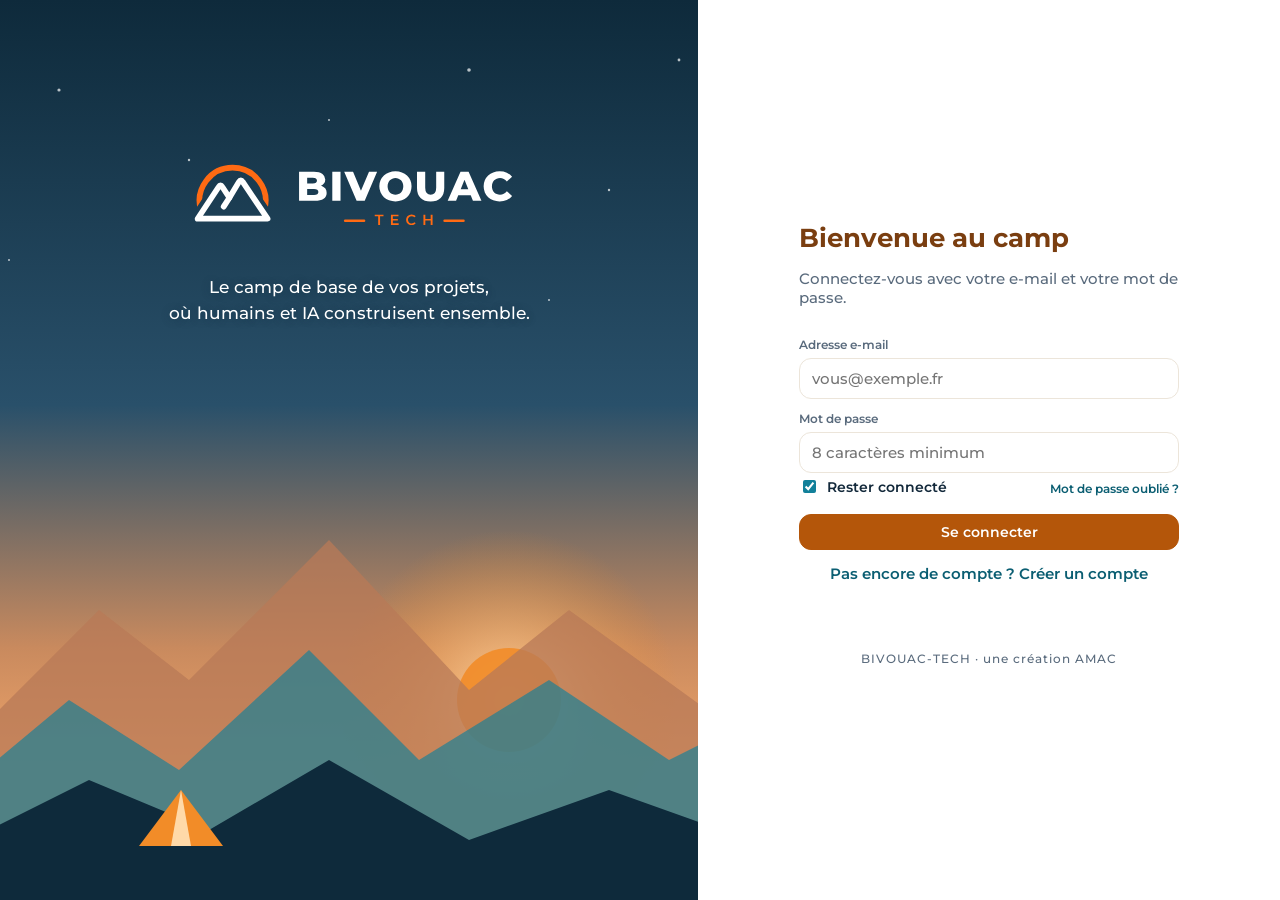
==== commit 92c973a7: "Version web 0.8.68 (BIVOUAC-TECH 3a200b8)" ====
--- a/app/index.html
+++ b/app/index.html
@@ -37,7 +37,10 @@
           <input id="email-input" type="email" required placeholder="vous@exemple.fr" autocomplete="email" />
           <label for="pass-input">Mot de passe</label>
           <input id="pass-input" type="password" required minlength="8" placeholder="8 caractères minimum" autocomplete="current-password" />
-          <button type="button" id="forgot" class="btn link small forgot">Mot de passe oublié ?</button>
+          <div class="login-row">
+            <label class="check" id="remember-wrap"><input type="checkbox" id="remember-input" checked /> Rester connecté</label>
+            <button type="button" id="forgot" class="btn link small forgot">Mot de passe oublié ?</button>
+          </div>
           <div id="signup-fields" class="hidden">
             <label for="pass2-input">Confirmer le mot de passe</label>
             <input id="pass2-input" type="password" minlength="8" autocomplete="new-password" />
--- a/app/styles.css
+++ b/app/styles.css
@@ -153,6 +153,7 @@
   --land-cloud: #FFFFFF;
   --land-pine: #2F6656; --land-pine-light: #4C8B6E; --land-trunk: #6E4A32;
   --land-grass: #8FB06A; --land-flower: #F2A35E;
+  --land-bird: #4A3A31; --land-bird-belly: #7A6656; --land-bird-ink: #2E241E; /* oiseaux du ciel du chemin (24/11) */
   /* Ambiance d'Aujourd'hui et paysage du chemin : quelques couleurs encore utilisées (pastilles, étoiles, oiseaux) */
   --amb-d-snow: #FBFDFF; --amb-n-snow: #C9D8EE;  /* neige */
   --amb-d-pine: #2E6150; --amb-n-pine: #0F2A28;  /* sapins */
@@ -644,6 +645,7 @@
 .drop-zone { border: 2px dashed var(--line-strong); border-radius: var(--r-lg); padding: 26px; text-align: center; color: var(--muted); margin-bottom: 18px; background: var(--card); }
 .drop-zone.over { border-color: var(--teal); background: var(--teal-soft); }
 .drop-zone p { margin: 8px 0 0; }
+.docs-add { display: none; }
 .file-link { font: inherit; font-weight: var(--fw-strong); background: none; border: 0; color: var(--navy); cursor: pointer; display: flex; align-items: center; gap: 8px; }
 .file-link:hover { color: var(--link); }
 
@@ -823,8 +825,19 @@
 .pick-list { display: flex; flex-direction: column; gap: 6px; margin-top: 10px; }
 .pick { font: inherit; font-weight: var(--fw-strong); display: flex; align-items: center; gap: 10px; padding: 12px; border: 1px solid var(--line); border-radius: var(--r-md); background: var(--card); cursor: pointer; text-align: left; color: var(--navy); }
 .pick:hover { border-color: var(--teal); }
-.onb { text-align: left; }
-.onb img { display: block; margin-bottom: 10px; }
+/* Contenu riche de la carte du guide (présentation, 24/11) : image du chemin, lignes icône + texte */
+.guide-text .onb-hero { display: block; width: 100%; height: auto; aspect-ratio: 1000 / 424; object-fit: cover; border-radius: var(--r-md); margin: var(--s-3) 0; }
+.guide-text .g-lead { font-size: var(--fs-strong); font-weight: var(--fw-strong); color: var(--navy); }
+.guide-text .g-note { display: flex; gap: var(--s-2); align-items: flex-start; margin-top: var(--s-3); padding: 10px 12px; border-radius: var(--r-md); background: var(--teal-soft); color: var(--navy); }
+.guide-text .g-note .ico { flex: none; margin-top: 2px; }
+.onb-rows { list-style: none; margin: var(--s-3) 0 0; padding: 0; display: flex; flex-direction: column; gap: var(--s-3); }
+.onb-rows li { display: flex; gap: var(--s-3); align-items: flex-start; }
+.onb-rows strong { display: block; color: var(--navy); }
+.onb-rows span:not(.onb-ico) { color: var(--muted); font-size: var(--fs-small); line-height: 1.45; }
+.onb-ico { flex: none; width: 40px; height: 40px; border-radius: var(--r-md); background: var(--tint); color: var(--orange); display: grid; place-items: center; }
+.onb-tent { flex: none; width: 40px; height: 40px; object-fit: contain; }
+.guide-text label { margin-top: var(--s-3); }
+.guide-text .levels { margin-top: var(--s-2); }
 
 #toasts { position: fixed; right: 20px; bottom: 20px; z-index: 60; display: flex; flex-direction: column; gap: 10px; width: 380px; }
 .toast { position: relative; background: var(--navy); color: var(--on-navy); border-radius: var(--r-lg); padding: 14px 40px 14px 16px; box-shadow: var(--shadow-pop); font-size: var(--fs-small); line-height: 1.45; animation: up .2s ease-out; }
@@ -840,11 +853,40 @@
 
 #tour { position: fixed; inset: 0; z-index: 70; }
 .tour-hole { position: fixed; border-radius: var(--r-md); outline: 3px solid var(--orange); outline-offset: 2px; box-shadow: 0 0 0 9999px var(--overlay-strong); pointer-events: none; transition: all .25s; }
-.tour-tip { position: fixed; width: 320px; background: var(--card); border-radius: var(--r-lg); padding: 16px 18px; box-shadow: var(--shadow-pop); }
+.tour-hole.hidden { display: none; }
+.tour-shade { position: fixed; inset: 0; background: var(--overlay-strong); }
+.tour-tip { position: fixed; width: 520px; background: var(--card); border-radius: var(--r-lg); padding: 18px 20px 16px 8px; box-shadow: var(--shadow-pop); }
+/* La carte du guide (24/11) : le personnage à gauche, sur le même fond que son texte, debout en bas de la carte */
+.guide-card { display: grid; grid-template-columns: 150px minmax(0, 1fr); gap: var(--s-3); align-items: end; }
+.guide-card.big { grid-template-columns: 220px minmax(0, 1fr); max-height: calc(100vh - 48px); overflow-y: auto; }
+.guide-pic { align-self: end; display: flex; justify-content: center; }
+.guide-pic .guide-img { display: block; width: 100%; height: auto; max-height: 260px; object-fit: contain; object-position: bottom; }
+.guide-card.big .guide-pic .guide-img { max-height: 380px; }
+.guide-img.flip { transform: scaleX(-1); }
+.guide-body { align-self: center; min-width: 0; }
 .tour-tip small { color: var(--tag-wait); font-weight: var(--fw-title); }
-.tour-tip h3 { margin: 4px 0 6px; }
-.tour-tip p { margin: 0; color: var(--muted); line-height: 1.5; font-size: var(--fs-small); }
+.tour-bar { height: 4px; border-radius: var(--r-round); background: var(--line); margin: 6px 0 2px; overflow: hidden; }
+.tour-bar i { display: block; height: 100%; background: var(--action); border-radius: var(--r-round); transition: width .25s; }
+.tour-tip h3 { margin: 8px 0 6px; font-size: var(--fs-strong); color: var(--navy); }
+.guide-card.big h3 { font-size: var(--fs-title-sm); }
+.tour-tip p { margin: 0 0 6px; color: var(--text); line-height: 1.55; font-size: var(--fs-text); }
 .tour-tip .actions { margin-top: 14px; }
+.guide-pic .guide-img { animation: guide-pop .35s ease-out; }
+@keyframes guide-pop { from { transform: translateY(8px); opacity: .3; } }
+.guide-pic .guide-img.flip { animation: none; }
+.no-anim .guide-pic .guide-img { animation: none; }
+/* Téléphone : toute la largeur, en bas ou en haut ; le guide en petit à gauche, boutons de 44 px dessous */
+.tour-tip.sheet { padding: 12px 14px 14px 4px; grid-template-columns: 100px minmax(0, 1fr); gap: var(--s-2); }
+.tour-tip.sheet .guide-pic { position: sticky; bottom: 0; }
+.tour-tip.sheet .guide-pic .guide-img { max-height: 180px; }
+/* carte plus haute que l'écran : le texte défile, les boutons restent visibles en bas */
+.tour-tip.sheet.big { overflow-y: auto; }
+.tour-tip.sheet .actions { position: sticky; bottom: -14px; background: var(--card); padding: 8px 0 2px; margin-top: 8px; }
+.tour-tip.sheet .actions { flex-wrap: nowrap; gap: 8px; }
+.tour-tip.sheet .btn { min-height: 44px; }
+.tour-tip.sheet.big { max-height: calc(100vh - 16px); }
+.tour-tip.sheet .levels { grid-template-columns: minmax(0, 1fr); }
+@media (prefers-reduced-motion: reduce) { .tour-hole, .tour-bar i { transition: none; } .guide-pic .guide-img { animation: none; } }
 
 /* ---------- Vocal (v0.4) ---------- */
 .voice-strip { display: flex; align-items: center; gap: 12px; padding: 8px 22px; border-bottom: 1px solid var(--line); background: var(--bg); flex-wrap: wrap; }
@@ -1359,6 +1401,9 @@
 /* ---------- Compte personnel ---------- */
 .login-card { max-height: calc(100vh - 80px); overflow-y: auto; }
 .login-card .forgot { align-self: flex-end; margin: -2px 0 4px; font-size: var(--fs-label); }
+.login-card .login-row { display: flex; align-items: center; justify-content: space-between; gap: 12px; flex-wrap: wrap; margin: 4px 0; }
+.login-card .login-row .forgot { margin: 0; margin-left: auto; }
+.login-card .login-row label.check { margin: 0; }
 #signup-fields .form-row { margin: 0; }
 #signup-fields p { margin: 8px 0 4px; }
 .complete-screen { position: fixed; inset: 0; z-index: 2000; background: var(--navy); display: grid; place-items: center; padding: 24px; overflow: auto; }
@@ -1440,6 +1485,14 @@
   /* Équipe : une fiche par personne */
   .team-row { grid-template-columns: 10px 36px minmax(0, 1fr); row-gap: 4px; }
   .team-row > .tag, .team-row > .team-role, .team-row > .team-extra { grid-column: 3; justify-self: start; }
+
+  /* Documents (24/11) : au doigt, un vrai bouton « Ajouter un fichier » plutôt qu'une zone où déposer */
+  .drop-zone { display: none; }
+  .docs-add { display: flex; width: 100%; justify-content: center; margin-bottom: var(--s-3); }
+  .channel-head h2 .conv-name .ai-mark { display: inline-grid; } /* téléphone : le sujet du salon est caché, le repère reste */
+  .doc-table th:nth-child(2), .doc-table td:nth-child(2), .doc-table th:nth-child(3), .doc-table td:nth-child(3) { display: none; } /* « Taille », « Modifié par » : trop serré au doigt */
+  /* Cases à cocher des listes (tâches, étapes) : assez grandes pour le doigt */
+  li.item > input[type="checkbox"] { width: 24px; height: 24px; flex: none; margin: 0; } /* étapes de « Tout le projet » */
 
   /* Fenêtres : plein écran ou presque */
   #modal, #modal.wide { width: 100%; max-width: calc(100vw - 16px); max-height: 92vh; padding: 18px 16px; border-radius: var(--r-lg); }
@@ -1556,6 +1609,25 @@
 .message-image:not([src]), .message-image[hidden] { display: none; }
 .file-card:has(.message-image) { flex-wrap: wrap; max-width: 100%; }
 .file-card .message-image { flex-basis: 100%; }
+/* Vidéos et sons joints à un message (24/11) : lecteur intégré, la carte du fichier dessous pour l'ouvrir */
+.file-media { display: flex; flex-direction: column; gap: 6px; width: min(420px, 100%); }
+.message-video { display: block; width: 100%; max-height: 320px; border-radius: var(--r-md); background: var(--navy); }
+.message-audio { display: block; width: 100%; min-width: 240px; max-width: 360px; }
+.message-video:not([src]), .message-audio:not([src]), .message-video[hidden], .message-audio[hidden] { display: none; }
+/* Les IA dans un salon (migration 043) : choix à la création / modification, repère dans la liste et l'en-tête */
+.ai-access { border: 0; padding: 0; margin: var(--s-4) 0 0; display: flex; flex-direction: column; gap: 6px; }
+.ai-access legend { font-weight: var(--fw-strong); color: var(--navy); margin-bottom: 4px; font-size: var(--fs-small); }
+.ai-access-opt { display: flex; gap: 10px; align-items: flex-start; padding: 10px 12px; border: 1px solid var(--line); border-radius: var(--r-md); cursor: pointer; margin: 0; font-weight: var(--fw-text); }
+.ai-access-opt:has(input:checked) { border-color: var(--action); background: var(--tint); }
+.ai-access-opt input { margin-top: 3px; accent-color: var(--action); }
+.ai-access-opt strong { display: block; color: var(--navy); font-size: var(--fs-small); }
+.ai-access-opt small { color: var(--muted); font-size: var(--fs-label); line-height: 1.4; }
+.ai-access-ico { color: var(--link); display: grid; place-items: center; margin-top: 1px; }
+.ai-mark { display: inline-grid; place-items: center; margin-left: 4px; color: var(--muted); }
+.ai-mark-write { color: var(--link); }
+.channel-head h2 .ai-mark { display: none; } /* ordinateur : la pastille en clair suffit */
+.ai-chip { display: inline-flex; align-items: center; gap: 4px; padding: 1px 8px; border-radius: var(--r-round); font-size: var(--fs-label); font-weight: var(--fw-strong); background: var(--teal-soft); color: var(--navy); vertical-align: middle; }
+.ai-chip-none { background: var(--bg); color: var(--muted); border: 1px solid var(--line); }
 .pending-image { width: 54px; height: 44px; object-fit: contain; border-radius: var(--r-sm); }
 .dm-compose-row textarea { min-width: 0; }
 @media (max-width: 600px) {
@@ -1729,11 +1801,21 @@
 .lp-star { fill: var(--amb-star); animation: amb-twinkle 3s ease-in-out var(--dl) infinite; }
 .lp-tent-glow { fill: url(#land-tent-glow); animation: lp-glow 2.4s ease-in-out infinite alternate; }
 @keyframes lp-glow { from { opacity: .55; } to { opacity: .9; } }
-.lp-bird { fill: none; stroke: var(--amb-d-ink); stroke-width: 1.8; stroke-linecap: round; }
-.lp-birds { animation: lp-birds 40s linear infinite; }
-@keyframes lp-birds { from { transform: translate(-60px, 60px); } to { transform: translate(var(--w), 20px); } }
-.no-anim .l-cloud, .no-anim .l-flag, .no-anim .lp-star, .no-anim .lp-tent-glow, .no-anim .lp-birds { animation: none; }
-@media (prefers-reduced-motion: reduce) { .lp-star, .lp-tent-glow, .lp-birds { animation: none; } }
+.lp-bird-body, .lp-bird-wing { fill: var(--land-bird); stroke: var(--land-bird-ink); stroke-width: .9; stroke-linejoin: round; }
+.lp-bird-belly { fill: var(--land-bird-belly); }
+/* le vol : le groupe traverse le ciel ; chaque oiseau monte et descend un peu et bat des ailes (retournées vers le bas) */
+.lp-birds { transform: translate(calc(var(--w) * .74), var(--ya)); animation: lp-birds 40s linear infinite; }
+@keyframes lp-birds {
+  from { transform: translate(calc(var(--w) + 60px), var(--ya)); }
+  45%  { transform: translate(calc(var(--w) * .6), var(--yb)); }
+  to   { transform: translate(-90px, var(--yc)); }
+}
+.lp-bob { animation: lp-bob 3.2s ease-in-out var(--bd, 0s) infinite alternate; }
+@keyframes lp-bob { from { transform: translateY(-4px); } to { transform: translateY(5px); } }
+.lp-bird-wing { transform-box: view-box; transform-origin: 0 0; animation: lp-flap var(--f, .5s) ease-in-out var(--fd, 0s) infinite alternate; }
+@keyframes lp-flap { from { transform: scaleY(1); } to { transform: scaleY(-.45); } }
+.no-anim .l-cloud, .no-anim .l-flag, .no-anim .lp-star, .no-anim .lp-tent-glow, .no-anim .lp-birds, .no-anim .lp-bob, .no-anim .lp-bird-wing { animation: none; }
+@media (prefers-reduced-motion: reduce) { .lp-star, .lp-tent-glow, .lp-birds, .lp-bob, .lp-bird-wing { animation: none; } }
 @media (prefers-reduced-motion: reduce) { .l-cloud, .l-flag { animation: none; } }
 .l-dots { fill: none; stroke: var(--navy); stroke-width: 3; stroke-dasharray: 1 9; stroke-linecap: round; opacity: .55; }
 .l-dots.up { stroke: var(--card); opacity: .9; }
@@ -2470,3 +2552,66 @@
   .iv-next { right: var(--s-1); }
 }
 .img-viewer [hidden] { display: none; }
+
+/* =====================================================================
+   Téléphone aéré (24/11, Amaury) : plus d'air, rien de tronqué, une navigation plus claire.
+   Placé en fin de fichier : ces règles l'emportent sur les précédentes pour les petits écrans.
+   ===================================================================== */
+@media (max-width: 760px) {
+  /* De l'air partout */
+  .page { padding: var(--s-5) var(--s-4) var(--s-6); }
+  .card { padding: var(--s-5) var(--s-4); margin-bottom: var(--s-4); }
+  .card-head { margin-bottom: var(--s-4); }
+  .page-head { margin-bottom: var(--s-4); }
+  /* Textes d'aide lisibles (plus de petites lignes serrées en 12 px) */
+  .card .muted.small, .card p.small, .card small.muted { font-size: var(--fs-small); line-height: 1.55; }
+  .card p { line-height: 1.55; }
+
+  /* Paramètres en deux niveaux (settings.js, phoneSections) : un sommaire, puis une rubrique par écran */
+  .set-index { padding: var(--s-1) 0; }
+  .set-row { display: flex; align-items: center; gap: var(--s-3); min-height: 58px; padding: var(--s-2) var(--s-4); color: var(--navy);
+    text-decoration: none; font-weight: var(--fw-strong); font-size: var(--fs-text); }
+  .set-row + .set-row { border-top: 1px solid var(--line); }
+  .set-ico { width: 38px; height: 38px; border-radius: var(--r-md); background: var(--teal-soft); color: var(--link); display: grid; place-items: center; flex: none; }
+  .set-title { flex: 1; min-width: 0; }
+  .set-row > .ico:last-child { color: var(--muted); flex: none; }
+  .set-phone .page-head { display: flex; flex-direction: column; align-items: flex-start; gap: var(--s-1); }
+  .set-back { display: inline-flex; align-items: center; gap: var(--s-1); min-height: var(--touch); color: var(--link); font-weight: var(--fw-strong); text-decoration: none; }
+  .set-open > .card-head { display: none; } /* son titre est déjà en haut de l'écran */
+  .set-open label { margin-top: var(--s-4); }
+  .set-open .actions { gap: var(--s-2); margin-top: var(--s-4); }
+
+  /* Mes IA : une IA = son nom sur toute la largeur, puis son état et « Retirer » dessous */
+  .ai-status-row { flex-wrap: wrap; row-gap: var(--s-3); padding: var(--s-4); }
+  .ai-status-row > span:nth-child(2), .ai-status-info { flex: 1 1 calc(100% - 50px); }
+  .ai-status-row > .state { margin-left: 42px; }
+  .ai-status-row > .con-del { margin-left: auto; }
+  .ai-nick { margin-top: var(--s-1); }
+  .ai-nick [data-nick-edit], .con-refresh { font-size: var(--fs-small); }
+  .con-refresh { display: flex; flex-wrap: wrap; gap: var(--s-1); align-items: center; }
+
+  /* Listes d'étapes, d'idées, de décisions (Tout le projet) : le titre sur toute la largeur, le reste en dessous */
+  .item { flex-wrap: wrap; row-gap: var(--s-2); padding: var(--s-3) var(--s-1); }
+  .item-title { flex: 1 1 calc(100% - 48px); min-width: 0; line-height: 1.4; }
+  .item-title + * { margin-left: 34px; }
+  .hub-summit .summit-item { flex-wrap: wrap; padding: var(--s-4); }
+  .hub-summit .item-title { flex-basis: calc(100% - 60px); }
+  .hub-summit .item-title + * { margin-left: 50px; }
+
+  /* Aujourd'hui : plus de textes coupés par « … » */
+  .wait-row { align-items: flex-start; padding: var(--s-4) 0; }
+  .wait-text b { display: block; -webkit-line-clamp: unset; overflow: visible; }
+  .wait-text .meta { white-space: normal; overflow: visible; line-height: 1.45; }
+  #today-projects .doors { grid-template-columns: minmax(0, 1fr); }
+  #today-projects .door { flex-direction: row; align-items: center; justify-content: flex-start; min-height: 64px; }
+  #today-projects .door-text span { white-space: normal; overflow: visible; display: block; }
+
+  /* Tâches : vue, personnes et « Masquer finies » sur une même ligne quand ça tient */
+  .tasks-head { gap: var(--s-2); }
+  .tasks-phone-bar { flex: 0 1 auto; flex-wrap: nowrap; }
+  .tasks-phone-bar select { width: auto; flex: none; }
+  .tasks-phone-bar #who-toggle { white-space: nowrap; }
+
+  /* Messages privés : un peu plus d'air entre les conversations */
+  .dm-person { padding: var(--s-3) var(--s-2); }
+}
